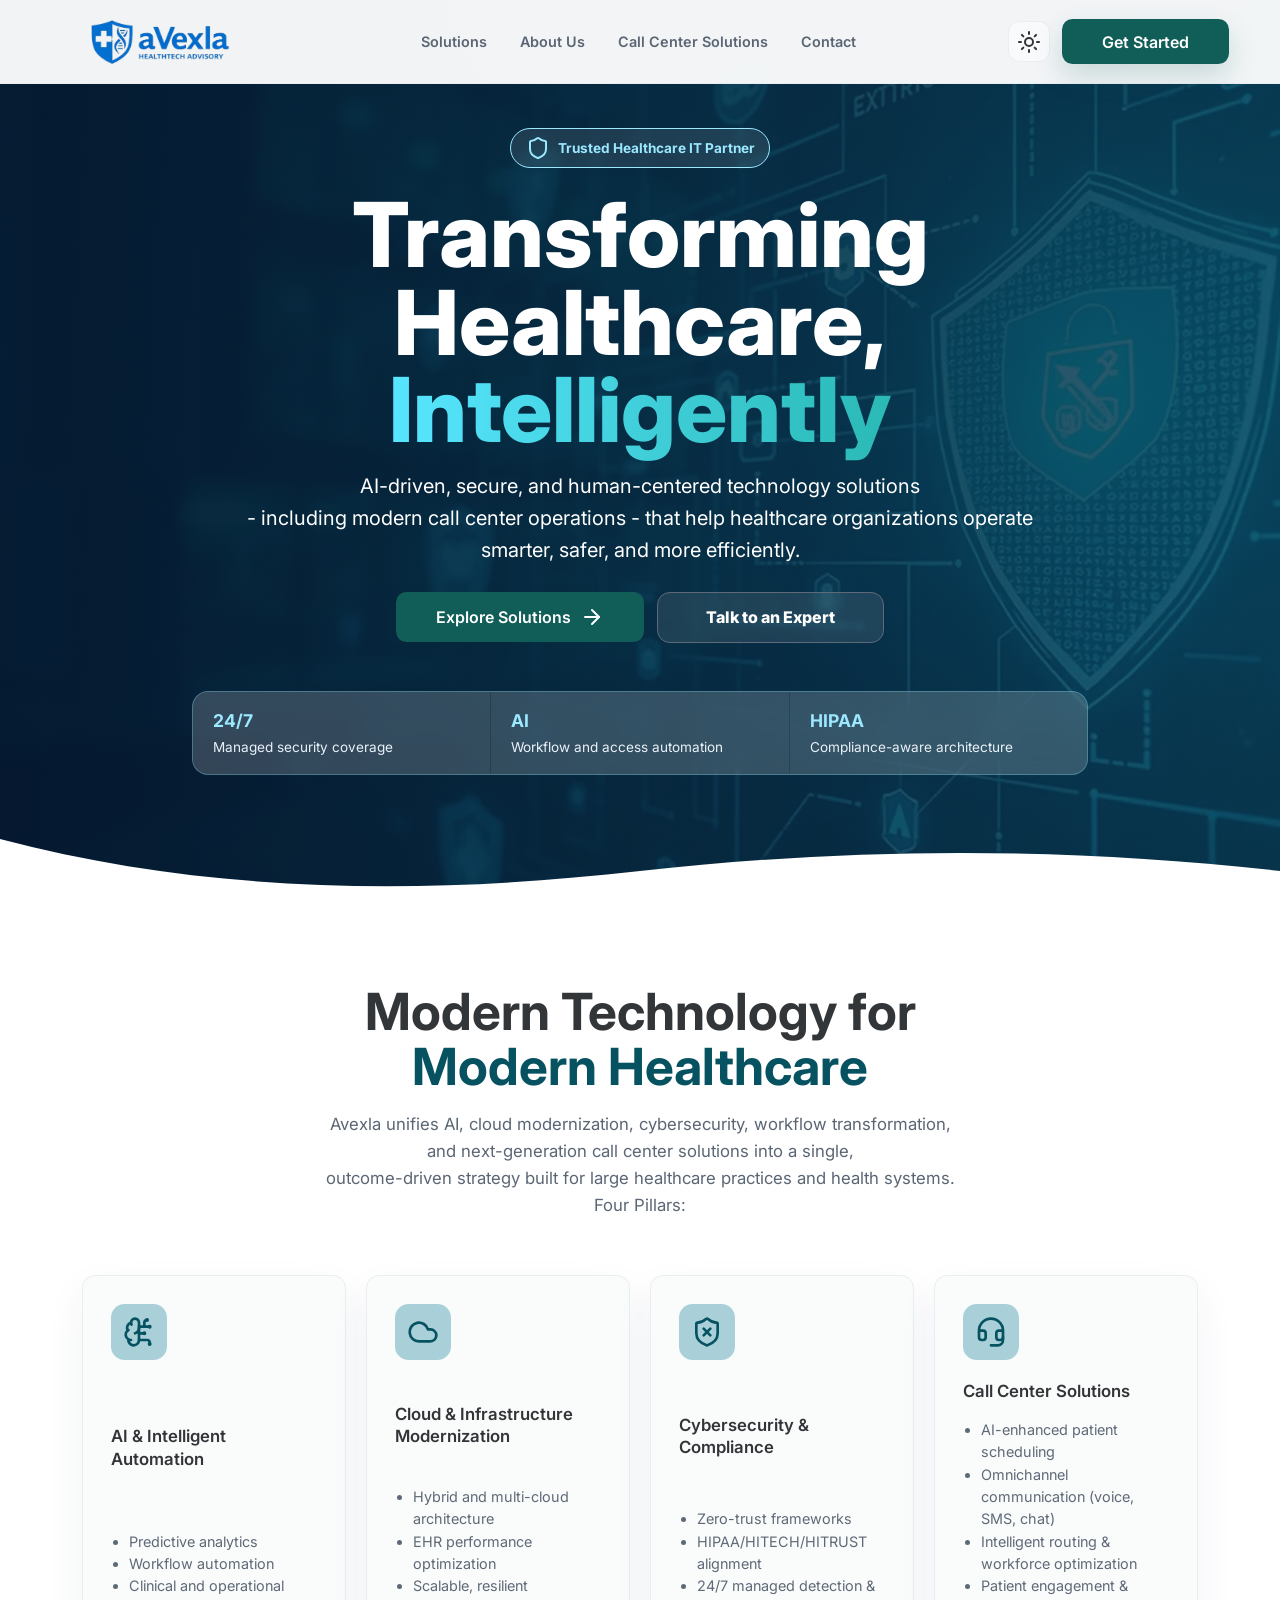
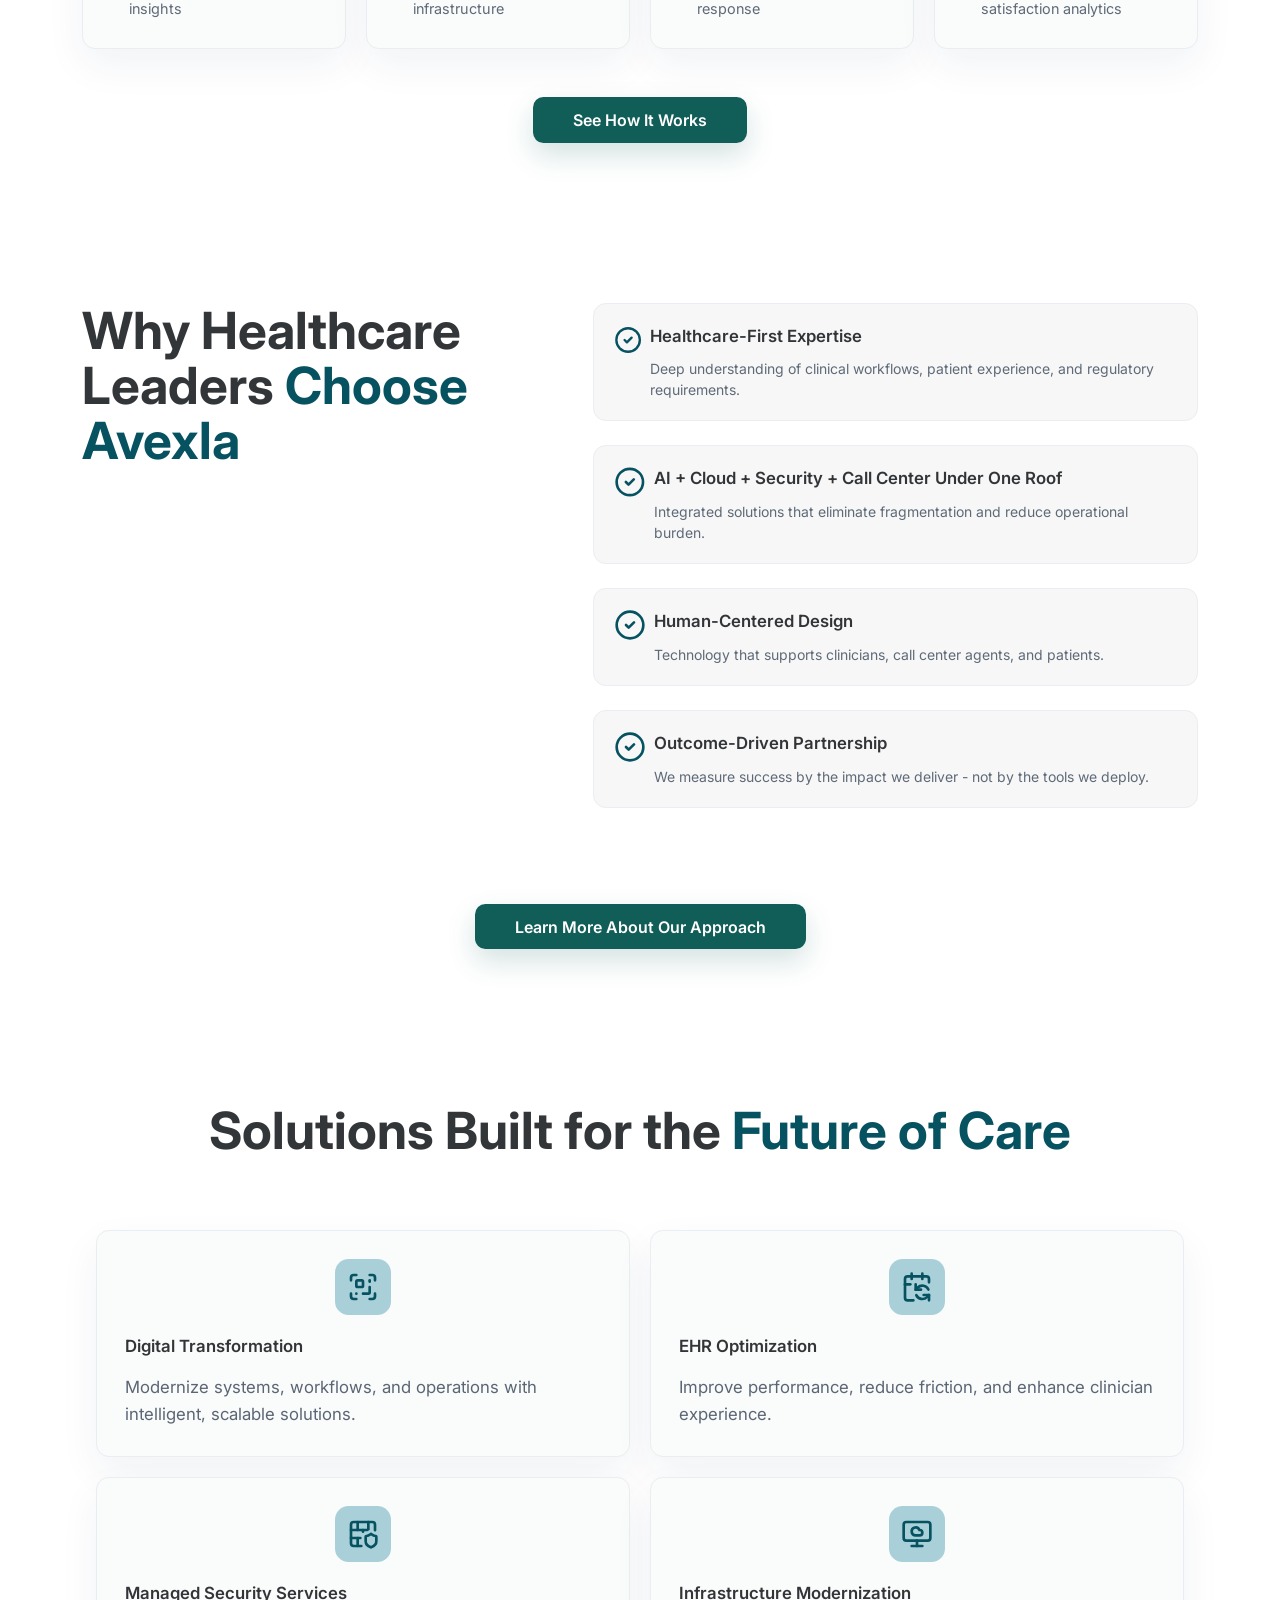
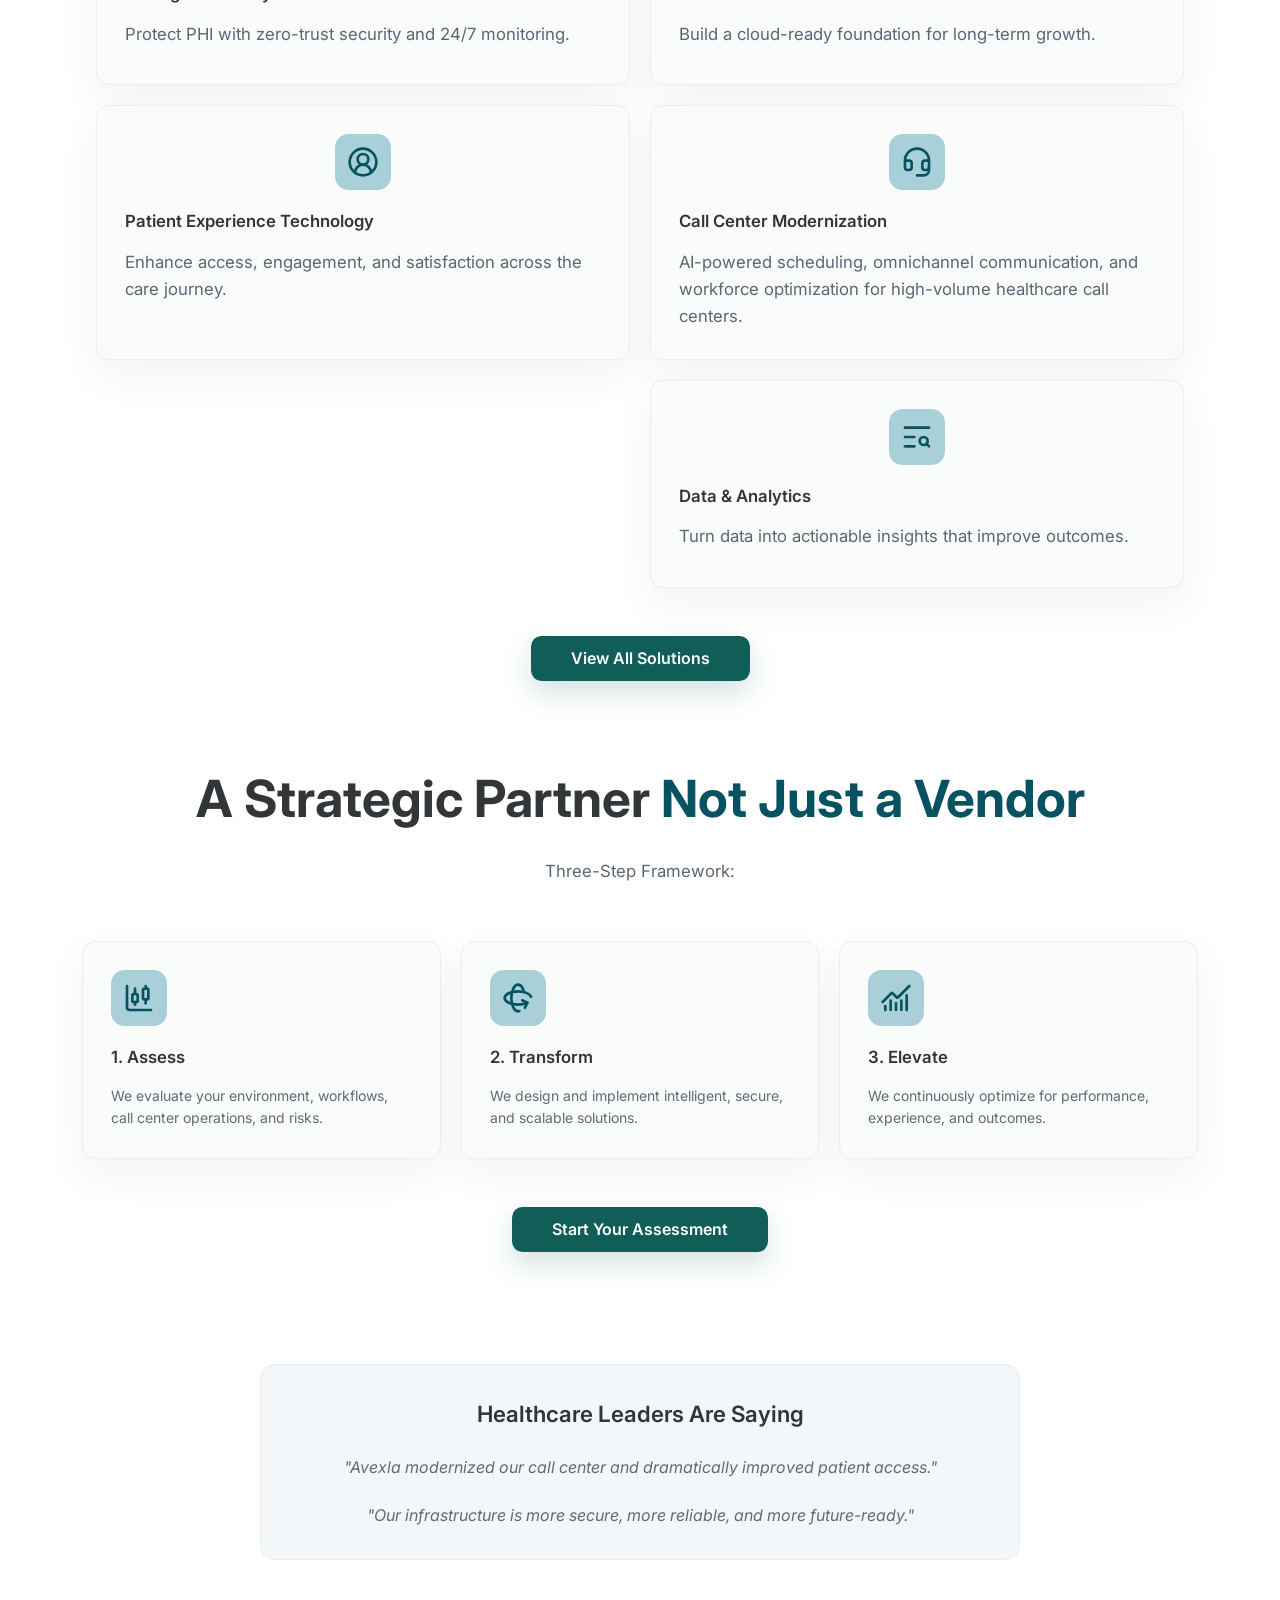
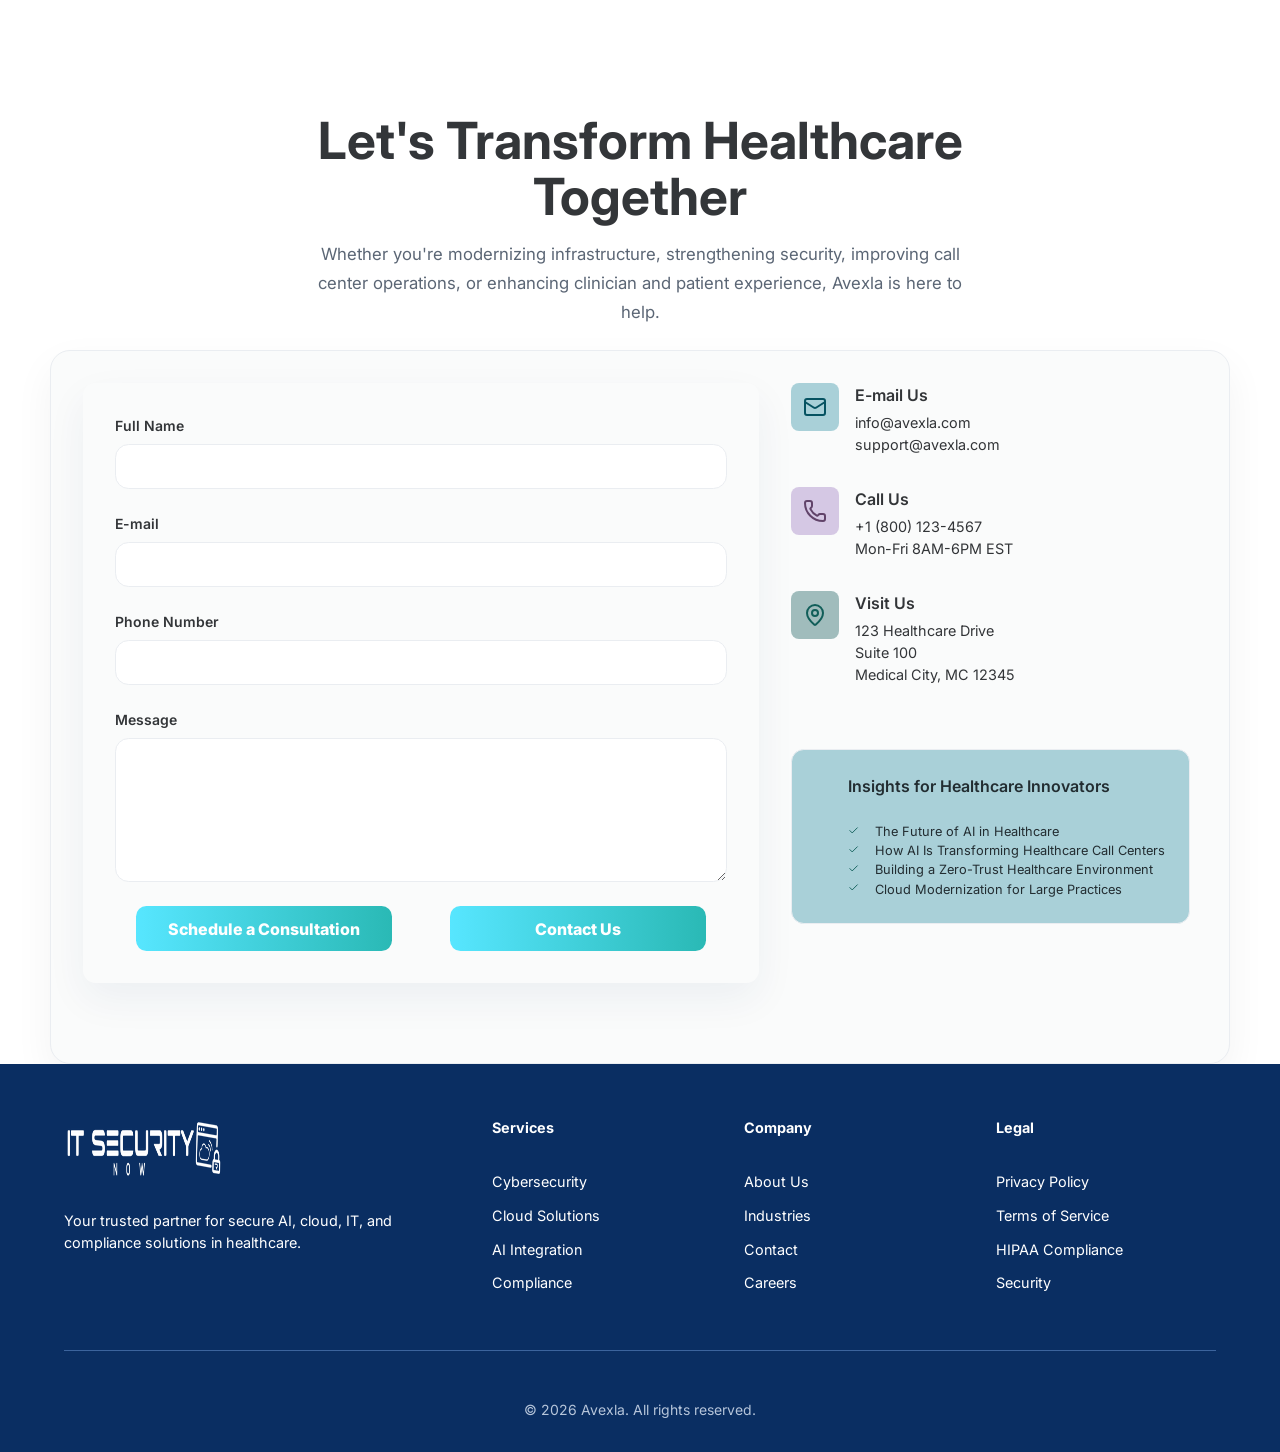
==== index.html @ 27e130f6 "Inline critical CSS and defer full stylesheet Removes render-blocking style.css from the critical pa" ====
<!DOCTYPE html>
<html lang="en">

<head>
    <meta charset="UTF-8">
    <meta name="viewport" content="width=device-width, initial-scale=1.0">
    <link rel="icon" href="/favicon.svg">
    <link rel="mask-icon" href="/favicon.svg" color="#0a2e62">
    <title>Avexla — Healthcare Technology, AI, Security & Call Center Solutions</title>
    <meta name="description" content="Avexla delivers AI-driven, secure, and human-centered healthcare technology — cloud modernization, cybersecurity, and modern call center solutions for health systems and large practices.">
    <link rel="canonical" href="https://www.avexla.com/">
    <meta name="theme-color" content="#0a2e62">
    <meta property="og:title" content="Avexla — Transforming Healthcare, Intelligently">
    <meta property="og:description" content="AI-driven, secure, and human-centered technology solutions for healthcare organizations.">
    <meta property="og:type" content="website">
    <meta property="og:url" content="https://www.avexla.com/">
    <link rel="preconnect" href="https://fonts.googleapis.com">
    <link rel="preconnect" href="https://fonts.gstatic.com" crossorigin>
    <link rel="preload" as="image" href="./assets/hero-bg.webp">
    <link rel="preload" as="style"
        href="https://fonts.googleapis.com/css2?family=Inter:wght@400;500;600;700;800&display=swap">
    <link rel="stylesheet"
        href="https://fonts.googleapis.com/css2?family=Inter:wght@400;500;600;700;800&display=swap" media="print"
        onload="this.media='all'">
    <noscript>
        <link rel="stylesheet"
            href="https://fonts.googleapis.com/css2?family=Inter:wght@400;500;600;700;800&display=swap">
    </noscript>
    <style>*{margin:0;padding:0;box-sizing:border-box;font-family:'Inter',sans-serif}
:root{--menu-links:#5b6675;--bg-color:#fff;--header-bg-color:#fffffff2;--credential-bg:#eeeeee1a;--button:#115e59;--button-gradient:linear-gradient(to right,#57e6ff,#2ab9b5);--button-hover:#0D8B5E;--border:#eaedf1;--main-text:#5f6a78;--white-text:#fff;--title-text:#000407cc;--light-blue:#9be8ff;--form-background:#f9fafb;--transparent:transparent}
[data-theme=dark]{--menu-links:#9aa7b8;--bg-color:#0A1628;--header-bg-color:#0b1220f2;--border:#334155;--main-text:#94a3b8;--title-text:#fff;--form-background:#081325}
html{scroll-behavior:smooth}
body{margin:0;font-size:14px;line-height:1.5;background-color:var(--bg-color);color:var(--title-text)}
img,svg{max-width:100%}
a{text-decoration:none;color:var(--menu-links)}
h1{font-size:5rem;font-weight:800}
h2{font-size:3rem;font-weight:700}
header{position:fixed;top:0;left:0;width:100%;z-index:1000;display:flex;justify-content:space-between;align-items:center;gap:clamp(.75rem,2vw,1.5rem);min-height:4.75rem;padding:.85rem clamp(1rem,4vw,4.5rem);background-color:var(--header-bg-color);border-bottom:1px solid var(--border);backdrop-filter:blur(1rem)}
#logo{display:flex;align-items:center;flex:0 1 auto;min-width:0}
#logo img{display:block;width:clamp(10.5rem,17vw,14.5rem);height:auto;max-height:3.5rem;object-fit:contain}
nav{min-width:0}
nav ul{display:flex;align-items:center;gap:.25rem;flex-wrap:wrap}
nav ul li{list-style:none;font-size:.9rem;padding:0}
nav ul li a{display:inline-flex;align-items:center;min-height:2.5rem;padding:0 .9rem;border-radius:.6rem;font-weight:600}
#nav-buttons{display:flex;align-items:center;gap:.75rem;flex:0 0 auto}
.theme-toggle,.menu-toggle{width:2.6rem;height:2.6rem;display:inline-flex;align-items:center;justify-content:center;border:1px solid var(--border);border-radius:.7rem;background-color:var(--form-background)}
.menu-toggle{display:none;font-size:2rem;color:var(--title-text)}
.icon-moon{display:none}
[data-theme=dark] .icon-sun{display:none}
[data-theme=dark] .icon-moon{display:block}
.primary-button{display:inline-flex;align-items:center;justify-content:center;width:fit-content;min-height:2.75rem;padding:.8rem 1.1rem;border:0;border-radius:.65rem;font-size:1rem;font-weight:600;background-color:var(--button);color:var(--white-text)}
.mobile-nav{position:fixed;top:0;right:-100%;width:min(22rem,88vw);height:100vh;z-index:2000;display:flex;flex-direction:column;padding:1.5rem;background-color:var(--bg-color);transition:.4s ease}
.mobile-nav.active{right:0}
#banner{position:relative;min-height:92vh;display:flex;flex-direction:column;justify-content:center;align-items:center;text-align:center;overflow:hidden;padding:8rem clamp(1.25rem,6vw,6rem) 7.5rem;background-color:#071a30;background-image:image-set(url("./assets/hero-bg.webp") type("image/webp"),url("./assets/hero-bg.jpg") type("image/jpeg"));background-size:cover;background-position:center}
#banner::after{content:'';position:absolute;inset:0;z-index:1;background:linear-gradient(90deg,rgba(5,25,49,.92),rgba(8,61,85,.76)),linear-gradient(180deg,rgba(4,12,24,.3),rgba(4,12,24,.06))}
.banner-content{position:relative;z-index:3;margin-top:2rem}
.credential{position:relative;z-index:3;margin:0 auto;display:flex;align-items:center;gap:.5rem;padding:.45rem .9rem;border:.01rem solid var(--light-blue);border-radius:1.5rem;background-color:var(--credential-bg);backdrop-filter:blur(.2rem);color:var(--light-blue);font-size:.85rem;font-weight:700}
#main-title{max-width:58rem;margin-top:1.4rem;color:var(--white-text);font-weight:800;font-size:clamp(2.75rem,7vw,5.85rem);line-height:.98}
#main-title span{background:var(--button-gradient);-webkit-background-clip:text;background-clip:text;color:var(--transparent)}
#banner-content-text{max-width:50rem;margin:1rem auto 0;color:var(--white-text);font-weight:400;line-height:1.6;font-size:clamp(1rem,2vw,1.25rem)}
.banner-buttons{position:relative;z-index:3;display:flex;flex-wrap:wrap;justify-content:center;gap:.85rem;margin:1.6rem 0 2rem}
#schedule-button{display:flex;align-items:center;justify-content:center;gap:.55rem;min-height:2.75rem;padding:.8rem 2.5rem;border:0;border-radius:.65rem;font-size:1rem;font-weight:600;background-color:var(--button);color:var(--white-text)}
.secondary-button{padding:.9rem 3rem;border:.01rem solid var(--main-text);border-radius:.8rem;background-color:var(--credential-bg);backdrop-filter:blur(.2rem);color:var(--white-text);font-size:1rem;font-weight:800}
.hero-metrics{position:relative;z-index:3;width:min(56rem,100%);display:grid;grid-template-columns:repeat(3,1fr);gap:1px;margin-top:1rem;overflow:hidden;border:1px solid rgba(155,232,255,.35);border-radius:1rem;background:rgba(255,255,255,.12);color:var(--white-text);backdrop-filter:blur(14px)}
.hero-metrics div{padding:1rem 1.25rem;background:rgba(255,255,255,.07);text-align:left}
.hero-metrics strong,.hero-metrics span{display:block}
.hero-metrics strong{color:var(--light-blue);font-size:1.1rem}
.hero-metrics span{margin-top:.2rem;font-size:.85rem;color:#eaf1f8}
.banner-wave{position:absolute;bottom:0;left:0;width:100%;height:120px;z-index:2}
main{overflow:hidden;margin:0}
.text-container,.form-title,#focus,.solutions-tab-title,.callcenter-tab-title,.our-story{width:min(72rem,calc(100% - 2rem));margin:0 auto;padding:clamp(4rem,7vw,6rem) 0 1.5rem;text-align:center}
.text-container h2,#focus h2,.form-title h2,.form-title h1,.our-story h1,.solutions-tab-title h2,.callcenter-tab-title h2,.about-us-tab h2{font-size:clamp(2rem,4vw,3.4rem);line-height:1.1;color:var(--title-text)}
.text-container p,#focus p,.form-title p{max-width:50rem;margin:1rem auto 0;color:var(--menu-links)}
.contact-page main{padding-top:5.8rem}
.about-us-tab{margin-top:5rem}
@media (max-width:1024px){nav{display:none}.menu-toggle{display:inline-flex}#nav-buttons>.primary-button{display:none}header{padding:.75rem 1.25rem}}
@media (max-width:640px){#banner{min-height:auto;padding:5rem 1rem 4.5rem}.credential{margin:3.25rem auto 0}#main-title{font-size:clamp(2.25rem,12vw,3.15rem)}.banner-buttons{width:100%;flex-direction:column;align-items:stretch}.hero-metrics{grid-template-columns:1fr}.hero-metrics div{text-align:center}#logo img{width:clamp(8.75rem,46vw,11.25rem);max-height:3rem}.theme-toggle,.menu-toggle{width:2.45rem;height:2.45rem}#nav-buttons{gap:.45rem}#schedule-button,.banner-buttons>.secondary-button{width:min(100%,22rem);justify-content:center}}</style>
    <link rel="stylesheet" href="style.css" media="print" onload="this.media='all'">
    <noscript><link rel="stylesheet" href="style.css"></noscript>
</head>

<body data-theme="light">
    <header>
        <div id="logo">
            <a href="./index.html"><img src="./assets/avexla-logo.webp" width="386" height="145"
                    alt="Avexla" fetchpriority="high" decoding="async"></a>
        </div>

        <nav>
            <ul>
                <li><a href="./solutions.html">Solutions</a></li>
                <li><a href="./about.html">About Us</a></li>
                <li><a href="./callcenter.html">Call Center Solutions</a></li>
                <li><a href="./contact.html">Contact</a></li>
            </ul>
        </nav>
        <div id="mobile-menu" class="mobile-nav">
            <button class="close-menu" id="close-menu" type="button" aria-label="Close menu">&times;</button>
            <ul>
                <li><a href="./solutions.html">Solutions</a></li>
                <li><a href="./about.html">About Us</a></li>
                <li><a href="./callcenter.html">Call Center Solutions</a></li>
                <li><a href="./contact.html">Contact</a></li>
            </ul>
        </div>
        <div id="nav-buttons">
            <button class="theme-toggle" type="button" aria-label="Toggle color theme">
                <!-- sun icon -->
                <svg class="icon-sun" xmlns="http://www.w3.org/2000/svg" width="24" height="24" viewBox="0 0 24 24"
                    fill="none" stroke="currentColor" stroke-width="2" stroke-linecap="round" stroke-linejoin="round"
                    class="lucide lucide-sun-icon lucide-sun">
                    <circle cx="12" cy="12" r="4" />
                    <path d="M12 2v2" />
                    <path d="M12 20v2" />
                    <path d="m4.93 4.93 1.41 1.41" />
                    <path d="m17.66 17.66 1.41 1.41" />
                    <path d="M2 12h2" />
                    <path d="M20 12h2" />
                    <path d="m6.34 17.66-1.41 1.41" />
                    <path d="m19.07 4.93-1.41 1.41" />
                </svg>
                <!-- moon icon -->
                <svg class="icon-moon" xmlns="http://www.w3.org/2000/svg" width="24" height="24" viewBox="0 0 24 24"
                    fill="none" stroke="currentColor" stroke-width="2" stroke-linecap="round" stroke-linejoin="round"
                    class="lucide lucide-moon-icon lucide-moon">
                    <path
                        d="M20.985 12.486a9 9 0 1 1-9.473-9.472c.405-.022.617.46.402.803a6 6 0 0 0 8.268 8.268c.344-.215.825-.004.803.401" />
                </svg>
            </button>
            <button class="menu-toggle" type="button" aria-label="Open menu">☰</button>
            <button class="primary-button" type="button">
                Get Started
            </button>
        </div>
    </header>
    <section id="banner">
        <p class="banner-content credential"> <svg xmlns="http://www.w3.org/2000/svg" width="24px" height="24px"
                viewBox="0 0 24 24" fill="none" stroke="currentColor" stroke-width="2" stroke-linecap="round"
                stroke-linejoin="round" class="lucide lucide-shield-icon lucide-shield">
                <path
                    d="M20 13c0 5-3.5 7.5-7.66 8.95a1 1 0 0 1-.67-.01C7.5 20.5 4 18 4 13V6a1 1 0 0 1 1-1c2 0 4.5-1.2 6.24-2.72a1.17 1.17 0 0 1 1.52 0C14.51 3.81 17 5 19 5a1 1 0 0 1 1 1z" />
            </svg>Trusted Healthcare IT Partner</p>
        <h1 class="banner-content" id="main-title">Transforming Healthcare,<br>
            <span>Intelligently </span>
        </h1>
        <p class="banner-content" id="banner-content-text">AI-driven, secure, and human-centered technology solutions
            <br>- including modern
            call center operations -
            that help healthcare organizations operate smarter, safer, and more efficiently.</p>
        <div class="banner-buttons">
            <button class="banner-content" id="schedule-button">Explore Solutions <svg
                    xmlns="http://www.w3.org/2000/svg" width="24" height="24" viewBox="0 0 24 24" fill="none"
                    stroke="currentColor" stroke-width="2" stroke-linecap="round" stroke-linejoin="round"
                    class="lucide lucide-arrow-right-icon lucide-arrow-right">
                    <path d="M5 12h14" />
                    <path d="m12 5 7 7-7 7" />
                </svg></button>
            <button class="banner-content secondary-button">Talk to an Expert</button>
        </div>
        <div class="hero-metrics" aria-label="Avexla service highlights">
            <div>
                <strong>24/7</strong>
                <span>Managed security coverage</span>
            </div>
            <div>
                <strong>AI</strong>
                <span>Workflow and access automation</span>
            </div>
            <div>
                <strong>HIPAA</strong>
                <span>Compliance-aware architecture</span>
            </div>
        </div>
        <!-- WAVE -->
        <svg class="banner-wave" viewBox="0 0 1440 120" preserveAspectRatio="none">
            <path d="M0,64 C240,120 480,120 720,96 960,72 1200,72 1440,96 L1440,120 L0,120 Z" fill="#ffffff" />
        </svg>
    </section>
    <main>
        <section class="text-container" id="about">
            <h2>Modern Technology for<br><span>Modern Healthcare</span></h2>
            <p>Avexla unifies AI, cloud modernization, cybersecurity, workflow transformation, <br>and next-generation
                call
                center solutions into a single, <br>outcome-driven strategy built for large healthcare practices and
                health systems.<br>
                Four Pillars:</p>
        </section>
        <section class="cards-container">
            <div class="card">
                <div class="icon-container">
                    <svg class="blue-icon" xmlns="http://www.w3.org/2000/svg" width="24" height="24" viewBox="0 0 24 24"
                        fill="none" stroke="currentColor" stroke-width="2" stroke-linecap="round"
                        stroke-linejoin="round" class="lucide lucide-brain-circuit-icon lucide-brain-circuit">
                        <path
                            d="M12 5a3 3 0 1 0-5.997.125 4 4 0 0 0-2.526 5.77 4 4 0 0 0 .556 6.588A4 4 0 1 0 12 18Z" />
                        <path d="M9 13a4.5 4.5 0 0 0 3-4" />
                        <path d="M6.003 5.125A3 3 0 0 0 6.401 6.5" />
                        <path d="M3.477 10.896a4 4 0 0 1 .585-.396" />
                        <path d="M6 18a4 4 0 0 1-1.967-.516" />
                        <path d="M12 13h4" />
                        <path d="M12 18h6a2 2 0 0 1 2 2v1" />
                        <path d="M12 8h8" />
                        <path d="M16 8V5a2 2 0 0 1 2-2" />
                        <circle cx="16" cy="13" r=".5" />
                        <circle cx="18" cy="3" r=".5" />
                        <circle cx="20" cy="21" r=".5" />
                        <circle cx="20" cy="8" r=".5" />
                    </svg>
                </div>
                <h3>AI & Intelligent <br>Automation</h3>
                <ul>
                    <li>Predictive analytics</li>
                    <li>Workflow automation</li>
                    <li>Clinical and operational insights</li>
                </ul>
            </div>
            <div class="card">
                <div class="icon-container">
                    <svg class="blue-icon" xmlns="http://www.w3.org/2000/svg" width="24" height="24" viewBox="0 0 24 24"
                        fill="none" stroke="currentColor" stroke-width="2" stroke-linecap="round"
                        stroke-linejoin="round" class="lucide lucide-cloud-icon lucide-cloud">
                        <path d="M17.5 19H9a7 7 0 1 1 6.71-9h1.79a4.5 4.5 0 1 1 0 9Z" />
                    </svg>
                </div>
                <h3>Cloud & Infrastructure Modernization</h3>
                <ul>
                    <li>Hybrid and multi-cloud architecture</li>
                    <li>EHR performance optimization</li>
                    <li>Scalable, resilient infrastructure</li>
                </ul>
            </div>
            <div class="card">
                <div class="icon-container">
                    <svg class="blue-icon" xmlns="http://www.w3.org/2000/svg" width="24" height="24" viewBox="0 0 24 24"
                        fill="none" stroke="currentColor" stroke-width="2" stroke-linecap="round"
                        stroke-linejoin="round" class="lucide lucide-shield-x-icon lucide-shield-x">
                        <path
                            d="M20 13c0 5-3.5 7.5-7.66 8.95a1 1 0 0 1-.67-.01C7.5 20.5 4 18 4 13V6a1 1 0 0 1 1-1c2 0 4.5-1.2 6.24-2.72a1.17 1.17 0 0 1 1.52 0C14.51 3.81 17 5 19 5a1 1 0 0 1 1 1z" />
                        <path d="m14.5 9.5-5 5" />
                        <path d="m9.5 9.5 5 5" />
                    </svg>
                </div>
                <h3>Cybersecurity & Compliance</h3>
                <ul>
                    <li>Zero-trust frameworks</li>
                    <li>HIPAA/HITECH/HITRUST alignment</li>
                    <li>24/7 managed detection & response</li>
                </ul>
            </div>
            <div class="card">
                <div class="icon-container">
                    <svg class="blue-icon" xmlns="http://www.w3.org/2000/svg" width="24" height="24" viewBox="0 0 24 24"
                        fill="none" stroke="currentColor" stroke-width="2" stroke-linecap="round"
                        stroke-linejoin="round" class="lucide lucide-headset-icon lucide-headset">
                        <path
                            d="M3 11h3a2 2 0 0 1 2 2v3a2 2 0 0 1-2 2H5a2 2 0 0 1-2-2v-5Zm0 0a9 9 0 1 1 18 0m0 0v5a2 2 0 0 1-2 2h-1a2 2 0 0 1-2-2v-3a2 2 0 0 1 2-2h3Z" />
                        <path d="M21 16v2a4 4 0 0 1-4 4h-5" />
                    </svg>
                </div>
                <h3>Call Center Solutions</h3>
                <ul>
                    <li>AI-enhanced patient scheduling</li>
                    <li>Omnichannel communication (voice, SMS, chat)</li>
                    <li>Intelligent routing & workforce optimization</li>
                    <li>Patient engagement & satisfaction analytics</li>
                </ul>
            </div>
        </section>
        <div class="section-action">
            <button class="primary-button" type="button">See How It Works</button>
        </div>
        <section class="reasons-why">
            <div id="why">
                <h2>Why Healthcare Leaders <span>Choose Avexla</span></h2>
            </div>
            <div id="reasons">
                <ul>
                    <li class="list">
                        <svg class="reasons-icon" xmlns="http://www.w3.org/2000/svg" width="24" height="24"
                            viewBox="0 0 24 24" fill="none" stroke="currentColor" stroke-width="2"
                            stroke-linecap="round" stroke-linejoin="round"
                            class="lucide lucide-circle-check-icon lucide-circle-check">
                            <circle cx="12" cy="12" r="10" />
                            <path d="m9 12 2 2 4-4" />
                        </svg>
                            <div>
                                <h3>Healthcare-First Expertise</h3>
                            <p>Deep understanding of clinical workflows, patient experience, and regulatory
                                requirements.</p>
                        </div>
                    </li>
                    <li class="list">
                        <svg class="reasons-icon" xmlns="http://www.w3.org/2000/svg" width="24" height="24"
                            viewBox="0 0 24 24" fill="none" stroke="currentColor" stroke-width="2"
                            stroke-linecap="round" stroke-linejoin="round"
                            class="lucide lucide-circle-check-icon lucide-circle-check">
                            <circle cx="12" cy="12" r="10" />
                            <path d="m9 12 2 2 4-4" />
                        </svg>
                            <div>
                                <h3>AI + Cloud + Security + Call Center Under One Roof</h3>
                            <p>Integrated solutions that eliminate fragmentation and reduce operational burden.</p>
                        </div>
                    </li>
                    <li class="list">
                        <svg class="reasons-icon" xmlns="http://www.w3.org/2000/svg" width="24" height="24"
                            viewBox="0 0 24 24" fill="none" stroke="currentColor" stroke-width="2"
                            stroke-linecap="round" stroke-linejoin="round"
                            class="lucide lucide-circle-check-icon lucide-circle-check">
                            <circle cx="12" cy="12" r="10" />
                            <path d="m9 12 2 2 4-4" />
                        </svg>
                            <div>
                                <h3>Human-Centered Design</h3>
                            <p>Technology that supports clinicians, call center agents, and patients.</p>
                        </div>
                    </li>
                    <li class="list">
                        <svg class="reasons-icon" xmlns="http://www.w3.org/2000/svg" width="24" height="24"
                            viewBox="0 0 24 24" fill="none" stroke="currentColor" stroke-width="2"
                            stroke-linecap="round" stroke-linejoin="round"
                            class="lucide lucide-circle-check-icon lucide-circle-check">
                            <circle cx="12" cy="12" r="10" />
                            <path d="m9 12 2 2 4-4" />
                        </svg>
                            <div>
                                <h3>Outcome-Driven Partnership</h3>
                            <p>We measure success by the impact we deliver - not by the tools we deploy.</p>
                        </div>
                    </li>
                </ul>
            </div>
        </section>
        <div class="section-action">
            <button class="primary-button" type="button">Learn More About Our Approach</button>
        </div>
        <section id="solutions">
            <div class="text-container">
                <h2>Solutions Built for the <span>Future of Care</span></h2>
                <!-- <p>Vendor-agnostic services tailored to maximize your healthcare organization's IT capabilities</p> -->
            </div>
            <div class="cards2-container">
                <div class="card2">
                    <div class="icon-container-start-alignment">
                        <svg class="blue-icon" xmlns="http://www.w3.org/2000/svg" width="24" height="24"
                            viewBox="0 0 24 24" fill="none" stroke="currentColor" stroke-width="2"
                            stroke-linecap="round" stroke-linejoin="round"
                            class="lucide lucide-scan-qr-code-icon lucide-scan-qr-code">
                            <path d="M17 12v4a1 1 0 0 1-1 1h-4" />
                            <path d="M17 3h2a2 2 0 0 1 2 2v2" />
                            <path d="M17 8V7" />
                            <path d="M21 17v2a2 2 0 0 1-2 2h-2" />
                            <path d="M3 7V5a2 2 0 0 1 2-2h2" />
                            <path d="M7 17h.01" />
                            <path d="M7 21H5a2 2 0 0 1-2-2v-2" />
                            <rect x="7" y="7" width="5" height="5" rx="1" />
                        </svg>
                    </div>
                    <h3>Digital Transformation</h3>
                    <p>Modernize systems, workflows, and operations with intelligent, scalable solutions.</p>
                </div>
                <div class="card2">
                    <div class="icon-container-start-alignment">
                        <svg class="blue-icon" xmlns="http://www.w3.org/2000/svg" width="24" height="24"
                            viewBox="0 0 24 24" fill="none" stroke="currentColor" stroke-width="2"
                            stroke-linecap="round" stroke-linejoin="round"
                            class="lucide lucide-calendar-sync-icon lucide-calendar-sync">
                            <path d="M11 10v4h4" />
                            <path d="m11 14 1.535-1.605a5 5 0 0 1 8 1.5" />
                            <path d="M16 2v4" />
                            <path d="m21 18-1.535 1.605a5 5 0 0 1-8-1.5" />
                            <path d="M21 22v-4h-4" />
                            <path d="M21 8.5V6a2 2 0 0 0-2-2H5a2 2 0 0 0-2 2v14a2 2 0 0 0 2 2h4.3" />
                            <path d="M3 10h4" />
                            <path d="M8 2v4" />
                        </svg>
                    </div>
                    <h3>EHR Optimization</h3>
                    <p>Improve performance, reduce friction, and enhance clinician experience.</p>
                </div>
                <div class="card2">
                    <div class="icon-container-start-alignment">
                        <svg class="blue-icon" xmlns="http://www.w3.org/2000/svg" width="24" height="24"
                            viewBox="0 0 24 24" fill="none" stroke="currentColor" stroke-width="2"
                            stroke-linecap="round" stroke-linejoin="round"
                            class="lucide lucide-brick-wall-shield-icon lucide-brick-wall-shield">
                            <path d="M12 9v1.258" />
                            <path d="M16 3v5.46" />
                            <path d="M21 9.118V5a2 2 0 0 0-2-2H5a2 2 0 0 0-2 2v14a2 2 0 0 0 2 2h5.75" />
                            <path
                                d="M22 17.5c0 2.499-1.75 3.749-3.83 4.474a.5.5 0 0 1-.335-.005c-2.085-.72-3.835-1.97-3.835-4.47V14a.5.5 0 0 1 .5-.499c1 0 2.25-.6 3.12-1.36a.6.6 0 0 1 .76-.001c.875.765 2.12 1.36 3.12 1.36a.5.5 0 0 1 .5.5z" />
                            <path d="M3 15h7" />
                            <path d="M3 9h12.142" />
                            <path d="M8 15v6" />
                            <path d="M8 3v6" />
                        </svg>
                    </div>
                    <h3>Managed Security Services</h3>
                    <p>Protect PHI with zero-trust security and 24/7 monitoring.</p>
                </div>
                <div class="card2">
                    <div class="icon-container-start-alignment">
                        <svg class="blue-icon" xmlns="http://www.w3.org/2000/svg" width="24" height="24"
                            viewBox="0 0 24 24" fill="none" stroke="currentColor" stroke-width="2"
                            stroke-linecap="round" stroke-linejoin="round"
                            class="lucide lucide-monitor-cloud-icon lucide-monitor-cloud">
                            <path d="M11 13a3 3 0 1 1 2.83-4H14a2 2 0 0 1 0 4z" />
                            <path d="M12 17v4" />
                            <path d="M8 21h8" />
                            <rect x="2" y="3" width="20" height="14" rx="2" />
                        </svg>
                    </div>
                    <h3>Infrastructure Modernization</h3>
                    <p>Build a cloud-ready foundation for long-term growth.</p>
                </div>
                <div class="card2">
                    <div class="icon-container-start-alignment">
                        <svg class="blue-icon" xmlns="http://www.w3.org/2000/svg" width="24" height="24"
                            viewBox="0 0 24 24" fill="none" stroke="currentColor" stroke-width="2"
                            stroke-linecap="round" stroke-linejoin="round"
                            class="lucide lucide-circle-user-round-icon lucide-circle-user-round">
                            <path d="M18 20a6 6 0 0 0-12 0" />
                            <circle cx="12" cy="10" r="4" />
                            <circle cx="12" cy="12" r="10" />
                        </svg>
                    </div>
                    <h3>Patient Experience Technology</h3>
                    <p>Enhance access, engagement, and satisfaction across the care journey.</p>
                </div>
                <div class="card2">
                    <div class="icon-container-start-alignment">
                        <svg class="blue-icon" xmlns="http://www.w3.org/2000/svg" width="24" height="24"
                            viewBox="0 0 24 24" fill="none" stroke="currentColor" stroke-width="2"
                            stroke-linecap="round" stroke-linejoin="round"
                            class="lucide lucide-headset-icon lucide-headset">
                            <path
                                d="M3 11h3a2 2 0 0 1 2 2v3a2 2 0 0 1-2 2H5a2 2 0 0 1-2-2v-5Zm0 0a9 9 0 1 1 18 0m0 0v5a2 2 0 0 1-2 2h-1a2 2 0 0 1-2-2v-3a2 2 0 0 1 2-2h3Z" />
                            <path d="M21 16v2a4 4 0 0 1-4 4h-5" />
                        </svg>
                    </div>
                    <h3>Call Center Modernization</h3>
                    <p>AI-powered scheduling, omnichannel communication, and workforce optimization for high-volume
                        healthcare call centers.</p>
                </div>
                <div class="card2">
                    <div class="icon-container-start-alignment">
                        <svg class="blue-icon" xmlns="http://www.w3.org/2000/svg" width="24" height="24"
                            viewBox="0 0 24 24" fill="none" stroke="currentColor" stroke-width="2"
                            stroke-linecap="round" stroke-linejoin="round"
                            class="lucide lucide-text-search-icon lucide-text-search">
                            <path d="M21 5H3" />
                            <path d="M10 12H3" />
                            <path d="M10 19H3" />
                            <circle cx="17" cy="15" r="3" />
                            <path d="m21 19-1.9-1.9" />
                        </svg>
                    </div>
                    <h3>Data & Analytics</h3>
                    <p>Turn data into actionable insights that improve outcomes.</p>
                </div>
            </div>
            <button class="primary-button" type="button">View All Solutions</button>
        </section>
        <section class="text-container" id="focus">
            <h2>A Strategic Partner <span>Not Just a Vendor</span></h2>
            <p>Three-Step Framework:</p>
        </section>
        <section class="cards3-container">
            <div class="card">
                <div class="blue-icon-container">
                    <svg class="blue-icon" xmlns="http://www.w3.org/2000/svg" width="24" height="24" viewBox="0 0 24 24"
                        fill="none" stroke="currentColor" stroke-width="2" stroke-linecap="round"
                        stroke-linejoin="round" class="lucide lucide-chart-candlestick-icon lucide-chart-candlestick">
                        <path d="M9 5v4" />
                        <rect width="4" height="6" x="7" y="9" rx="1" />
                        <path d="M9 15v2" />
                        <path d="M17 3v2" />
                        <rect width="4" height="8" x="15" y="5" rx="1" />
                        <path d="M17 13v3" />
                        <path d="M3 3v16a2 2 0 0 0 2 2h16" />
                    </svg>
                </div>
                <h3>1. Assess</h3>
                <p>We evaluate your environment, workflows, call center operations, and risks.</p>
            </div>
            <div class="card">
                <div class="blue-icon-container">
                    <svg class="blue-icon" xmlns="http://www.w3.org/2000/svg" width="24" height="24" viewBox="0 0 24 24"
                        fill="none" stroke="currentColor" stroke-width="2" stroke-linecap="round"
                        stroke-linejoin="round" class="lucide lucide-rotate3d-icon lucide-rotate-3d">
                        <path
                            d="M16.466 7.5C15.643 4.237 13.952 2 12 2 9.239 2 7 6.477 7 12s2.239 10 5 10c.342 0 .677-.069 1-.2" />
                        <path d="m15.194 13.707 3.814 1.86-1.86 3.814" />
                        <path
                            d="M19 15.57c-1.804.885-4.274 1.43-7 1.43-5.523 0-10-2.239-10-5s4.477-5 10-5c4.838 0 8.873 1.718 9.8 4" />
                    </svg>
                </div>
                <h3>2. Transform</h3>
                <p>We design and implement intelligent, secure, and scalable solutions.</p>
            </div>
            <div class="card">
                <div class="blue-icon-container">
                    <svg class="blue-icon" xmlns="http://www.w3.org/2000/svg" width="24" height="24" viewBox="0 0 24 24"
                        fill="none" stroke="currentColor" stroke-width="2" stroke-linecap="round"
                        stroke-linejoin="round"
                        class="lucide lucide-chart-no-axes-combined-icon lucide-chart-no-axes-combined">
                        <path d="M12 16v5" />
                        <path d="M16 14v7" />
                        <path d="M20 10v11" />
                        <path d="m22 3-8.646 8.646a.5.5 0 0 1-.708 0L9.354 8.354a.5.5 0 0 0-.707 0L2 15" />
                        <path d="M4 18v3" />
                        <path d="M8 14v7" />
                    </svg>
                </div>
                <h3>3. Elevate</h3>
                <p>We continuously optimize for performance, experience, and outcomes.</p>
            </div>
        </section>
        <div class="section-action">
            <button class="primary-button" type="button">Start Your Assessment</button>
        </div>
        <section class="testimonials">
            <div>
                <h3>Healthcare Leaders Are Saying</h3>
                <p><em>"Avexla modernized our call center and dramatically improved patient access."</em></p>
                <p><em>"Our infrastructure is more secure, more reliable, and more future-ready."</em></p>
            </div>
        </section>
        <section class="form-title">
            <div>
                <h2>Let's Transform Healthcare <span>Together</span></h2>
                <p>Whether you're modernizing infrastructure, strengthening security, improving call center operations,
                    or enhancing clinician and patient experience, Avexla is here to help.</p>
            </div>
        </section>
        <section class="form-area">
            <section class="form-container">
                <form action="/submit-page" method="POST">
                    <div class="input">
                        <label for="name">Full Name</label>
                        <input type="text" class="blank" id="name" name="user_name" autocomplete="name" required>
                    </div>
                    <div class="input">
                        <label for="mail">E-mail</label>
                        <input type="email" class="blank" id="mail" name="user_mail" autocomplete="email">
                    </div>
                    <div class="input">
                        <label for="phone-number">Phone Number</label>
                        <input type="tel" class="blank" id="phone-number" name="phone_number" autocomplete="tel" pattern="[0-9]{10,11}"
                            title="Enter a valid phone number using numbers only">
                    </div>
                    <div class="input">
                        <label for="msg-blank">Message</label>
                        <textarea id="msg-blank" name="user_message"></textarea>
                    </div>
                    <div class="form-button">
                        <button type="submit">Schedule a Consultation</button>
                        <button class="secondary-button" type="button">Contact Us</button>
                    </div>
                </form>
            </section>
            <aside>
                <ul class="contact">
                    <li>
                        <div id="mail-icon">
                            <svg class="blue-icon" xmlns="http://www.w3.org/2000/svg" width="24" height="24"
                                viewBox="0 0 24 24" fill="none" stroke="currentColor" stroke-width="2"
                                stroke-linecap="round" stroke-linejoin="round"
                                class="lucide lucide-mail-icon lucide-mail">
                                <path d="m22 7-8.991 5.727a2 2 0 0 1-2.009 0L2 7" />
                                <rect x="2" y="4" width="20" height="16" rx="2" />
                            </svg>
                        </div>
                        <div>
                            <h3>E-mail Us</h3>
                            <p>info@avexla.com <br>
                                support@avexla.com</p>
                        </div>
                    </li>
                    <li>
                        <div id="phone-icon">
                            <svg class="purple-icon" xmlns="http://www.w3.org/2000/svg" width="24" height="24"
                                viewBox="0 0 24 24" fill="none" stroke="currentColor" stroke-width="2"
                                stroke-linecap="round" stroke-linejoin="round"
                                class="lucide lucide-phone-icon lucide-phone">
                                <path
                                    d="M13.832 16.568a1 1 0 0 0 1.213-.303l.355-.465A2 2 0 0 1 17 15h3a2 2 0 0 1 2 2v3a2 2 0 0 1-2 2A18 18 0 0 1 2 4a2 2 0 0 1 2-2h3a2 2 0 0 1 2 2v3a2 2 0 0 1-.8 1.6l-.468.351a1 1 0 0 0-.292 1.233 14 14 0 0 0 6.392 6.384" />
                            </svg>
                        </div>
                        <div>
                            <h3>Call Us</h3>
                            <p>+1 (800) 123-4567 <br>
                                Mon-Fri 8AM-6PM EST</p>
                        </div>
                    </li>
                    <li>
                        <div id="pin-icon">
                            <svg class="green-icon" xmlns="http://www.w3.org/2000/svg" width="24" height="24"
                                viewBox="0 0 24 24" fill="none" stroke="currentColor" stroke-width="2"
                                stroke-linecap="round" stroke-linejoin="round"
                                class="lucide lucide-map-pin-icon lucide-map-pin">
                                <path
                                    d="M20 10c0 4.993-5.539 10.193-7.399 11.799a1 1 0 0 1-1.202 0C9.539 20.193 4 14.993 4 10a8 8 0 0 1 16 0" />
                                <circle cx="12" cy="10" r="3" />
                            </svg>
                        </div>
                        <div>
                            <h3>Visit Us</h3>
                            <p>123 Healthcare Drive <br>
                                Suite 100 <br>
                                Medical City, MC 12345</p>
                        </div>
                    </li>
                </ul>
                <div class="partnering">
                    <h3>Insights for Healthcare Innovators</h3>
                    <ul>
                        <li><svg class="green-check" xmlns="http://www.w3.org/2000/svg" width="24" height="24"
                                viewBox="0 0 24 24" fill="none" stroke="currentColor" stroke-width="2"
                                stroke-linecap="round" stroke-linejoin="round"
                                class="lucide lucide-check-icon lucide-check">
                                <path d="M20 6 9 17l-5-5" />
                            </svg>The Future of AI in Healthcare</li>
                        <li><svg class="green-check" xmlns="http://www.w3.org/2000/svg" width="24" height="24"
                                viewBox="0 0 24 24" fill="none" stroke="currentColor" stroke-width="2"
                                stroke-linecap="round" stroke-linejoin="round"
                                class="lucide lucide-check-icon lucide-check">
                                <path d="M20 6 9 17l-5-5" />
                            </svg>How AI Is Transforming Healthcare Call Centers</li>
                        <li><svg class="green-check" xmlns="http://www.w3.org/2000/svg" width="24" height="24"
                                viewBox="0 0 24 24" fill="none" stroke="currentColor" stroke-width="2"
                                stroke-linecap="round" stroke-linejoin="round"
                                class="lucide lucide-check-icon lucide-check">
                                <path d="M20 6 9 17l-5-5" />
                            </svg>Building a Zero-Trust Healthcare Environment</li>
                        <li><svg class="green-check" xmlns="http://www.w3.org/2000/svg" width="24" height="24"
                                viewBox="0 0 24 24" fill="none" stroke="currentColor" stroke-width="2"
                                stroke-linecap="round" stroke-linejoin="round"
                                class="lucide lucide-check-icon lucide-check">
                                <path d="M20 6 9 17l-5-5" />
                            </svg>Cloud Modernization for Large Practices</li>
                    </ul>
                </div>
            </aside>
        </section>
    </main>
    <footer>
        <div class="links">
            <div class="logo-area">
                <img class="white-logo" src="./assets/itsn-logo-white.webp" width="400" height="76"
                    alt="Avexla" loading="lazy" decoding="async">
                <p>Your trusted partner for secure AI, cloud, IT, and compliance solutions in healthcare.</p>
            </div>
            <ul class="links-list">
                <li><a href="./solutions.html"><b>Services</b></a></li>
                <li><a href="./solutions.html#cybersecurity">Cybersecurity</a></li>
                <li><a href="./solutions.html#cloud">Cloud Solutions</a></li>
                <li><a href="./solutions.html#ai">AI Integration</a></li>
                <li><a href="./solutions.html#cybersecurity">Compliance</a></li>
            </ul>
            <ul class="links-list">
                <li><a href="./about.html"><b>Company</b></a></li>
                <li><a href="./about.html">About Us</a></li>
                <li><a href="./about.html">Industries</a></li>
                <li><a href="./contact.html">Contact</a></li>
                <li><a href="./contact.html">Careers</a></li>
            </ul>
            <ul class="links-list">
                <li><a href="./legal.html"><b>Legal</b></a></li>
                <li><a href="./legal.html#privacy">Privacy Policy</a></li>
                <li><a href="./legal.html#terms">Terms of Service</a></li>
                <li><a href="./legal.html#hipaa">HIPAA Compliance</a></li>
                <li><a href="./legal.html#security">Security</a></li>
            </ul>
        </div>
        <div class="copyright">
            <div class="copyright-inner">
                <p>&copy; 2026 Avexla. All rights reserved.</p>
            </div>
        </div>
    </footer>
    <script src="./avexla.js"></script>
</body>

</html>
---- style.css ----
* {
    margin: 0;
    padding: 0;
    box-sizing: border-box;
    font-family: 'Inter', sans-serif;
}

:root {
    --menu-links: #5b6675;
    --bg-color: #FFFFFF;
    --header-bg-color: #fffffff2;
    --credential-bg: #eeeeee1a;
    --gradient: linear-gradient(to right, #0b3b6ee6, #0b3b6ecc, #115f5cb3);
    --button: #115e59;
    --button-gradient: linear-gradient(to right, #57e6ff, #2ab9b5);
    --logo-text: #0B3B6E;
    --button-hover: #0D8B5E;
    --secondary-button-hover: #fefefe4d;
    --border: #eaedf1;
    --cards-fill: #fafbfb;
    --main-text: #5f6a78;
    --white-text: #FFFFFF;
    --title-text: #000407cc;
    --light-blue: #9be8ff;
    --testimonials-fill: #f3f7fa;
    --why-background: #f7f7f7;
    --blue-icon: #065261;
    --blue-icon-background: #87bfcab2;
    --green-icon: #115e59;
    --green-icon-background: #6a96969e;
    --purple-icon: #614369;
    --purple-icon-background: #bba2d391;
    --form-background: #f9fafb;
    --footer-copyright: #b6c5da;
    --footer-border: #3c649d;
    --footer-bg: #0a2e62;
    --shadow: #0000002e;
    --transparent: transparent;
}

[data-theme="dark"] {
    --menu-links: #9aa7b8;
    --bg-color: #0A1628;
    --header-bg-color: #0b1220f2;
    --credential-bg: #eeeeee1a;
    --gradient: linear-gradient(to right, #0b3b6ee6, #0b3b6ecc, #115f5cb3);
    --button: #115e59;
    --button-gradient: linear-gradient(to right, #57e6ff, #2ab9b5);
    --logo-text: #FFFFFF;
    --button-hover: #4fb0ff;
    --secondary-button-hover: #fefefe4d;
    --border: #334155;
    --cards-fill: #01334670;
    --main-text: #94a3b8;
    --white-text: #FFFFFF;
    --title-text: #FFFFFF;
    --light-blue: #67e8f9;
    --testimonials-fill: #1e293b;
    --why-background: #03262f7b;
    --blue-icon: #67e8f9;
    --blue-icon-background: #153e43c1;
    --green-icon: #22c581;
    --green-icon-background: #12645691;
    --purple-icon: #b05bff;
    --purple-icon-background: #3d215793;
    --form-background: #081325;
    --footer-copyright: #b6c5da;
    --footer-border: #b6c5da;
    --footer-bg: #021024;
    --shadow: #bebebe2e;
    --transparent: transparent;
}

body {
    margin: 0;
    padding: 0;
    font-size: 14px;
    background-color: var(--bg-color);
}

h1 {
    font-size: 5rem;
    font-weight: 800;
}

h2 {
    font-size: 3rem;
    font-weight: 700;
}

h3 {
    font-size: 1.5rem;
}

.primary-button {
    background-color: var(--button);
    color: var(--white-text);
    border: 0;
    border-radius: .8rem;
    font-weight: 600;
    padding: .8rem 1.1rem;
    margin-top: 5rem;
}

.primary-button:hover {
    background-color: var(--button-hover);
    transform: scale(1.04);
    box-shadow: 0 10px 24px var(--shadow);
    cursor: pointer;
}

.menu-toggle {
    display: none;
    /* Escondido no PC */
}

.desktop-nav {
    display: block;
    /* Mostra no PC */
}

/* ---------       HEADER        ---------                       */

header {
    background-color: var(--header-bg-color);
    z-index: 1000;
    padding: .8rem 5rem;

    display: flex;
    justify-content: space-between;
    align-items: center;

    position: fixed;
    top: 0;
    left: 0;
    width: 100%;

    backdrop-filter: blur(1rem);
}

.menu-toggle {
    display: none;
    font-size: 2rem;
    background: none;
    border: none;
    cursor: pointer;
    color: var(--title-text);
}

/* Estilo do Menu Mobile (Overlay) */
.mobile-nav {
    position: fixed;
    top: 0;
    right: -100%;
    /* Começa fora da tela */
    max-width: 50%;
    height: 100vh;
    background-color: var(--bg-color);
    z-index: 2000;
    display: flex;
    flex-direction: column;
    padding: 1.5rem;
    transition: 0.4s ease;
    box-shadow: -5px 0 15px var(--shadow);
}

/* Classe que o JS vai adicionar para abrir */
.mobile-nav.active {
    right: 0;
}

.mobile-nav ul {
    display: flex;
    flex-direction: column;
    margin-top: 3rem;
    gap: 1.5rem;
    list-style: none;
}

.mobile-nav ul li {
    font-size: 1.5rem;
    text-align: left;
}

.mobile-nav ul li a {
    display: block;
    /* Faz o link ocupar a linha toda para facilitar o clique */
    padding: 1rem 1.5rem;
    font-size: 1.1rem;
    font-weight: 500;
    color: var(--menu-links);
    border-radius: 0.5rem;
    /* Arredonda os cantos para o efeito de hover */
    transition: all 0.3s ease;
    text-align: left;
}

.close-menu {
    align-self: flex-end;
    background: none;
    border: none;
    font-size: 3rem;
    color: var(--title-text);
    cursor: pointer;
}

#logo {
    display: flex;
    flex-direction: row;
    align-items: center;
}

.logo-icon {
    width: 2rem;
    height: 2rem;
    stroke: var(--logo-text);
}

#logo p {
    margin-left: 1rem;
    font-size: 1.3rem;
    font-weight: 800;
}

#logo img {
    max-width: 100%;
    height: auto;
}

nav {
    display: block;
}

nav ul {
    display: flex;
    flex-direction: row;
    justify-content: space-evenly;
}

nav ul li {
    list-style: none;
    font-family: 'Inter';
    font-size: .9rem;
    padding: .08rem 2rem;
}

nav ul li a:hover {
    color: var(--button-hover);
}

a {
    text-decoration: none;
    color: var(--menu-links);
}

.theme-toggle {
    background-color: var(--form-background);
    border: none;
    border-radius: .5rem;
    padding: .3rem;
}

.theme-toggle:hover {
    background-color: var(--main-text);
    cursor: pointer;
}

.icon-sun {
    display: block;
    color: var(--title-text);
}

.icon-moon {
    display: none;
    color: var(--white-text);
}

[data-theme="light"] .icon-sun {
    display: block;
}

[data-theme="dark"] .icon-moon {
    display: none;
}

[data-theme="dark"] .icon-moon {
    display: block;
}

[data-theme="dark"] .icon-sun {
    display: none;
}


#nav-buttons {
    display: flex;
    align-items: center;
    gap: 1.5rem;
}

/* BANNER */

#banner {
    position: relative;
    min-height: 100vh;
    display: flex;
    flex-direction: column;
    justify-content: center;
    align-items: center;
    text-align: center;
    background-color: #071a30;
    background-image: url("./assets/hero-bg.jpg");
    background-image: image-set(url("./assets/hero-bg.webp") type("image/webp"), url("./assets/hero-bg.jpg") type("image/jpeg"));
    background-size: cover;
    background-position: center;
    padding-bottom: 5rem;
}

#banner::after {
    content: '';
    position: absolute;
    inset: 0;
    background: var(--gradient);
    z-index: 1;
}

.banner-content {
    margin-top: 2rem;
    position: relative;
    z-index: 3;
}

.credential {
    margin: 10rem auto 0;
    display: flex;
    align-items: center;
    background-color: var(--transparent);
    border: 0.01rem solid var(--light-blue);
    border-radius: 1.5rem;
    background-color: var(--credential-bg);
    backdrop-filter: blur(.2rem);
    padding: .5rem 1.9rem;
    color: var(--light-blue);
    gap: .5rem;
}

#banner-content-text {
    max-width: 50rem;
    margin: 1rem auto 0;
    color: var(--white-text);
    font-weight: 300;
    line-height: 1.6;
    font-size: 1.5rem;
}

.banner-wave {
    position: absolute;
    bottom: 0;
    left: 0;
    width: 100%;
    height: 120px;
    z-index: 2;
}

.banner-wave path {
    fill: var(--bg-color);
}

.banner-buttons {
    margin: 1rem 0 4rem 0;
    padding: 0;
    display: flex;
    flex-direction: row;
    align-items: center;
}

#schedule-button {
    background-color: var(--button);
    color: var(--white-text);
    border: 0;
    border-radius: .8rem;
    font-size: 1rem;
    font-weight: 600;
    padding: .8rem 2.5rem;
    margin: 1.5rem 2rem;
    display: flex;
    align-items: center;
}

#schedule-button:hover {
    background-color: var(--button-hover);
    transform: scale(1.04);
    box-shadow: 0 10px 24px var(--shadow);
    cursor: pointer;
}

/* MAIN */
/* ABOUT */

#about {
    font-size: 2rem;
    text-align: center;
}

#about h2 {
    margin-bottom: 1rem;
    color: var(--title-text);
}

#about span {
    color: var(--blue-icon);
}

#about p {
    font-size: 1.05rem;
    line-height: 1.7rem;
    color: var(--menu-links);
}

.text-container {
    padding: 5rem 20rem 1rem;
    text-align: center;
    font-size: 2rem;
}

#main-title {
    color: var(--white-text);
    font-weight: 800;
    font-size: 5rem;
}

#main-title span {
    background: var(--button-gradient);
    -webkit-background-clip: text;
    background-clip: text;
    color: var(--transparent);
}

#banner-content-text {
    color: var(--white-text);
    font-weight: 300;
}

.cards-container {
    width: 100%;
    padding: 2rem 4rem 3rem;
    display: grid;
    grid-template-columns: repeat(auto-fit, minmax(15.70rem, 1fr));
    margin: auto;
    gap: 1.5rem;
    justify-content: center;
}

.secondary-button {
    background-color: var(--transparent);
    border: 0.01rem solid var(--main-text);
    border-radius: .8rem;
    color: var(--white-text);
    font-size: 1rem;
    font-weight: 800;
    background-color: var(--credential-bg);
    backdrop-filter: blur(.2rem);
    padding: .9rem 3rem;
    margin-top: 0rem;
}

.secondary-button:hover {
    cursor: pointer;
    background-color: var(--secondary-button-hover);
}

.card {
    background-color: var(--cards-fill);
    padding: 3rem;
    border: 0.0001rem solid var(--blue-icon);
    border-radius: 1rem;
    text-align: center;
    max-width: 20rem;
    transition:
        transform 0.7s ease,
        box-shadow 0.2s ease;
}

.card:hover {
    transform: scale(1.02);
    box-shadow: 0 10px 24px var(--shadow);
    cursor: pointer;
}

.card h3 {
    margin-top: 1rem;
    font-size: 1rem;
    font-weight: 600;
    color: var(--title-text);
}

.card ul {
    margin-top: 1rem;
    font-size: .9rem;
    color: var(--main-text);
    line-height: 1.2rem;
}

.card ul li {
    text-align: left;
}

.card p {
    color: var(--main-text);
    margin-top: 1rem;
}

.icon-container {
    background-color: var(--blue-icon-background);
    width: 4.2rem;
    padding: 1rem;
    border-radius: 5rem;
    margin: auto;
}

.primary-button {
    background-color: var(--button);
    color: var(--white-text);
    border: 0;
    border-radius: .8rem;
    font-size: 1rem;
    font-weight: 600;
    padding: .8rem 2.5rem;
    margin: auto;
    display: flex;
}

.primary-button:hover {
    background-color: var(--button-hover);
    transform: scale(1.04);
    box-shadow: 0 10px 24px var(--shadow);
    cursor: pointer;
}

/* TESTIMONIALS */

.testimonials {
    margin: 4rem 22rem 5rem;
    background-color: var(--testimonials-fill);
    border: 0.01rem solid var(--border);
    border-radius: 1rem;
    padding: 2rem;
    text-align: center;
}

.testimonials h3 {
    font-size: 1.4rem;
    font-weight: 600;
    color: var(--title-text);
}

.testimonials h3 {
    color: var(--title-text);
}

.testimonials p {
    font-size: 1rem;
    margin-top: 1.5rem;
    color: var(--main-text);
    line-height: 1.5rem;
}

/* SOLUTIONS */

#solutions {
    font-size: 2rem;
    text-align: center;
}

#solutions h2 {
    margin-bottom: 1rem;
    color: var(--title-text);
}

#solutions p {
    font-size: 1.05rem;
    line-height: 1.7rem;
    color: var(--menu-links);
}

#solutions .text-container span {
    color: var(--blue-icon)
}

.cards2-container {
    display: grid;
    grid-template-columns: 1fr 1fr 1fr;
    width: 100%;
    padding: 4rem;
    gap: 1.5rem;
}

.icon-container-start-alignment {
    background-color: var(--blue-icon-background);
    display: flex;
    align-self: center;
    width: 4rem;
    padding: 1rem;
    border-radius: 4rem;
}

.card2 {
    background-color: var(--cards-fill);
    padding: 2rem;
    border: 0.0001rem solid var(--blue-icon);
    border-radius: 1rem;
    text-align: start;
    transition:
        transform 0.7s ease,
        box-shadow 0.2s ease;
}

.card2:hover {
    transform: scale(1.02);
    box-shadow: 0 10px 24px var(--shadow);
    cursor: pointer;
}

.card2:last-child {
    grid-column: 2;
}

.card2 h3 {
    margin-top: 1rem;
    font-size: 1rem;
    font-weight: 600;
    color: var(--title-text);
}

.card2 p {
    margin-top: 1rem;
    font-size: .9rem;
    color: var(--main-text);
}

.cards3-container {
    width: 75%;
    padding: 1rem 4rem 3rem;
    display: grid;
    grid-template-columns: repeat(auto-fit, minmax(15.70rem, 1fr));
    margin: auto;
    gap: 1.5rem;
    justify-content: center;
}

/* WHY */

.reasons-why {
    display: flex;
    flex-direction: row;
    align-items: center;
    padding: 4rem;
    gap: 4rem;
}

#why {
    display: flex;
    flex-direction: column;
    width: 60%;
    font-size: 2rem
}

#why h2 {
    margin-bottom: 1rem;
    color: var(--title-text);
}

#why span {
    color: var(--blue-icon);
}

#why p {
    margin-top: 1rem;
    font-size: 1.05rem;
    line-height: 1.7rem;
    color: var(--menu-links);
}

#reasons ul {
    display: flex;
    flex-direction: column;
    margin-left: 3rem;
    gap: 1.5rem;

}

.green-check {
    stroke: var(--green-icon);
    margin-right: 1rem;
    width: .7rem;
    height: .7rem;
}

.list {
    display: flex;
    flex-direction: row;
    background: var(--why-background);
    border: 0.0001rem solid var(--border);
    border-radius: 1rem;
    list-style-type: none;
    gap: .5rem;
    padding: 1.5rem;
    transition:
        transform 0.7s ease,
        box-shadow 0.2s ease;
}

.list:hover {
    transform: scale(1.02);
    box-shadow: 0 10px 24px var(--shadow);
    cursor: pointer;
}

.list h3 {
    font-size: 1.05rem;
    margin-bottom: .6rem;
    font-weight: 600;
    color: var(--title-text);
}

.list p {
    color: var(--main-text);
}

.reasons-icon {
    width: 2rem;
    height: 2rem;
    stroke: var(--blue-icon);
}

/* HEALTHCARE INDUSTRY FOCUS */

#focus {
    display: flex;
    flex-direction: column;
    text-align: center;
    font-size: 2rem;
    margin-bottom: 0;
    padding: 5rem 32rem;
}

#focus h2 {
    margin-bottom: 1rem;
    color: var(--title-text);
}

#focus p {
    margin-top: 1rem;
    font-size: 1.05rem;
    line-height: 1.7rem;
    color: var(--menu-links);
}

#focus span {
    color: var(--blue-icon);
}

.blue-icon-container {
    background-color: var(--blue-icon-background);
    width: 4.2rem;
    padding: 1rem;
    border-radius: 5rem;
    margin: auto;
}

.blue-icon {
    width: 2rem;
    height: 2rem;
    stroke: var(--blue-icon);
}

.green-icon {
    width: 2rem;
    height: 2rem;
    stroke: var(--green-icon);
}

.purple-icon {
    width: 2rem;
    height: 2rem;
    stroke: var(--purple-icon);
}

/* CONTACT FORM */

.contact-page .form-title {
    text-align: center;
    font-size: clamp(2rem, 2.5vw, 2.5rem);
    padding: 4rem 2rem 1.5rem;
    max-width: 42rem;
    margin: 0 auto;
}

.contact-page .form-title h2 {
    margin-bottom: 1rem;
    color: var(--title-text);
}

.contact-page .form-title p {
    margin-top: 0;
    font-size: 1.05rem;
    line-height: 1.8rem;
    color: var(--menu-links);
}

.contact-page .form-tab-container {
    width: min(60rem, calc(100% - 2rem));
    margin: 0 auto 4rem;
    padding: 0;
}

.contact-page .form-area {
    width: 100%;
    background-color: var(--cards-fill);
    border: 0.01rem solid var(--border);
    border-radius: 1.25rem;
    padding: 2rem;
    box-shadow: 0 16px 40px rgba(0,0,0,.05);
    box-sizing: border-box;
}

.contact-page .form-area form {
    display: flex;
    flex-direction: column;
    gap: 1.5rem;
}

.contact-page .input {
    display: flex;
    flex-direction: column;
    gap: .5rem;
    width: 100%;
}

.contact-page .input label {
    color: var(--title-text);
    font-weight: 600;
}

.contact-page .blank,
.contact-page #msg-blank {
    width: 100%;
    padding: 1rem 1.1rem;
    border: 0.08rem solid var(--border);
    border-radius: .85rem;
    background-color: var(--white-text);
    color: var(--title-text);
    font-size: 1rem;
    min-width: 0;
    box-sizing: border-box;
}

.contact-page #msg-blank {
    min-height: 10rem;
}

.contact-page .contact-tab-button {
    display: flex;
    justify-content: center;
}

.contact-page .contact-tab-button button {
    background: var(--button-gradient);
    color: var(--white-text);
    font-weight: 800;
    font-size: 1rem;
    border: none;
    border-radius: 1rem;
    padding: .95rem 1.5rem;
    cursor: pointer;
    width: 100%;
    max-width: 24rem;
    transition:
        transform 0.2s ease,
        box-shadow 0.2s ease;
}

.contact-page .contact-tab-button button:hover {
    transform: scale(1.02);
    box-shadow: 0 10px 24px var(--shadow);
}

.form-button {
    gap: 1rem;
    display: flex;
    flex-direction: row;
}

.form-button button {
    background: var(--button-gradient);
    color: var(--white-text);
    display: block;
    font-weight: 800;
    font-size: 1rem;
    border: none;
    border-radius: 0.8rem;
    padding: 0.8rem 1.2rem;
    cursor: pointer;
    margin: auto;
    gap: 1rem;
    width: 16rem;
    transition:
        transform 0.2s ease,
        box-shadow 0.2s ease;
}

.form-button button:hover {
    transform: scale(1.04);
    box-shadow: 0 10px 24px var(--shadow);
}

aside {
    display: flex;
    flex-direction: column;
    text-align: start;
    align-items: start;
    margin: 5rem 2rem;
    color: var(--title-text);
}

.contact li {
    display: flex;
    flex-direction: row;
    gap: 1rem;
    margin-bottom: 2rem;
}

#mail-icon svg {
    width: 1.5rem;
    height: 1.5rem;
    color: var(--blue-icon);
}

#mail-icon {
    background-color: var(--blue-icon-background);
    width: 3rem;
    height: 3rem;
    padding: .75rem;
    border-radius: .5rem;
}

#phone-icon svg {
    width: 1.5rem;
    height: 1.5rem;
    color: var(--purple-icon);
}

#phone-icon {
    background-color: var(--purple-icon-background);
    width: 3rem;
    height: 3rem;
    padding: .75rem;
    border-radius: .5rem;
}

#pin-icon svg {
    width: 1.5rem;
    height: 1.5rem;
    color: var(--green-icon)
}

#pin-icon {
    background-color: var(--green-icon-background);
    width: 3rem;
    height: 3rem;
    padding: .75rem;
    border-radius: .5rem;
}

.contact h3 {
    font-size: 1rem;
    font-weight: 600;
    color: var(--title-text);
}

.contact p {
    font-size: .9rem;
    margin-top: .3rem;
    color: var(--title-text);
}

.partnering {
    align-items: start;
    background-color: var(--blue-icon-background);
    border: 0.01 solid var(--border);
    border-radius: 1rem;
    padding: 3rem 3rem 3rem .7rem;
    margin-top: 2rem;
}

.partnering h3 {
    margin: 0 0 1.5rem 2rem;
    font-size: 1rem;
    font-weight: 600;
}

.partnering ul {
    list-style-type: none;
    font-size: .8rem;
    padding-left: 2rem;
    line-height: 1.2rem;
}

/* FOOTER */
footer {
    background-color: var(--footer-bg);
}

footer a {
    color: var(--white-text);
}

.white-logo {
    width: 10rem;
    margin-bottom: 1rem;
}

.logo-area {
    width: 30%;
    padding-right: 5rem;
}

.links {
    background-color: var(--footer-bg);
    font-size: .9rem;
    padding: 2rem 4rem;
    display: flex;
    flex-direction: row;
    color: var(--white-text);
    gap: 7rem;
}

.links ul {
    display: flex;
    flex-direction: column;
    list-style-type: none;
}

.links li:first-child {
    margin-bottom: 2rem;
}

.links-list {
    display: flex;
    flex-direction: row;
    justify-content: space-evenly;
}

.copyright {
    background-color: var(--footer-bg);
    padding: 3rem 4rem;
}

.copyright-inner {
    border-top: 0.01rem solid var(--footer-border);
    padding-top: 3rem;
    text-align: center;
    color: var(--footer-copyright);
}

/* TAB */

.about-us-tab {
    margin-top: 5rem;
}

.company-mission {
    background-color: var(--testimonials-fill);
    border: 0.01rem solid var(--border);
    border-radius: 1rem;
    width: 100%;
    padding: 2rem;
}

#mission-container {
    display: flex;
    flex-direction: row;
    gap: 3rem;
    margin: 0 10rem;
}

.about-us-tab h2 {
    margin-top: 5rem;
    color: var(--title-text);
    text-align: center;
}

.about-us-tab h3 {
    color: var(--title-text);
    margin: 2rem 3rem 0;
    text-align: center;
}

.about-us-tab p {
    color: var(--main-text);
    font-size: 1.05rem;
    margin: 1rem 2rem;
    text-align: center;
}

.our-story {
    color: var(--title-text);
    text-align: center;
    padding: 5rem 11rem 0;
}

.our-story p {
    color: var(--main-text);
    font-size: 1.3rem;
    margin: 4rem 2rem 0;
    text-align: center;
    line-height: 2rem;
}

.our-story span {
    color: var(--blue-icon);
}

.about-tab-cards-container {
    width: 100%;
    padding: 0rem 6rem 3rem;
    display: grid;
    grid-template-columns: repeat(auto-fit, minmax(12.70rem, 1fr));
    flex-direction: row;
    text-align: center;
    gap: 1.5rem;
    justify-content: center;
}

.why-list {
    display: flex;
    flex-direction: row;
    padding: 0 4rem;
}

.why-list-item {
    display: flex;
    flex-direction: row;
    background: var(--why-background);
    color: var(--title-text);
    border: 0.0001rem solid var(--border);
    border-radius: 1rem;
    margin: 2rem;
    list-style-type: none;
    gap: .5rem;
    padding: 2rem;
    transition:
        transform 0.7s ease,
        box-shadow 0.2s ease;
}

.why-list-item h3 {
    font-size: 1rem;
    font-weight: 600;
}

.why-list-item p {
    font-size: .9rem;
    margin-top: .5rem;
}

.cta-button {
    background: var(--button-gradient);
    color: var(--white-text);
    display: block;
    font-weight: 800;
    font-size: 1rem;
    border: none;
    border-radius: 0.8rem;
    padding: 0.8rem 1.2rem;
    cursor: pointer;
    margin: 5rem auto;
    gap: 1rem;
    width: 16rem;
    transition:
        transform 0.2s ease,
        box-shadow 0.2s ease;
}

.cta-button:hover {
    transform: scale(1.04);
    box-shadow: 0 10px 24px var(--shadow);
}

/* SOLUTIONS */

.solutions-tab-title {
    padding: 0 10rem;
}

.solutions-tab-title span {
    color: var(--blue-icon);
}

.solutions-tab-title h2 {
    margin-top: 9rem;
    color: var(--title-text);
    text-align: center;
}

.solutions-tab-title p {
    color: var(--main-text);
    font-size: 1.2rem;
    margin: 1rem 2rem;
    text-align: center;
}

.solutions-tab h2 {
    margin-top: 2rem;
    color: var(--title-text);
    text-align: center;
}

.solutions-tab h3 {
    color: var(--title-text);
    margin: 2rem 3rem 0;
    text-align: center;
}

.solutions-tab p {
    color: var(--main-text);
    font-size: 1.05rem;
    margin: 1rem 2rem;
    text-align: center;
}

.solutions-tab span {
    color: var(--blue-icon);
}

.solutions-tab-card ul {
    color: var(--main-text);
    margin: 2rem auto;
    text-align: start;
    line-height: 1.5rem;
    padding: 0 6rem;
}

.solutions-tab-card h3 {
    color: var(--title-text);
    text-align: center;
}

.solutions-tab-card {
    background-color: var(--cards-fill);
    padding: 2rem 0;
    border: 0.0001rem solid var(--blue-icon);
    border-radius: 1rem;
    font-size: 1rem;
    margin: 3rem auto 0;
    max-width: 27rem;
    transition:
        transform 0.7s ease,
        box-shadow 0.2s ease;
}

/* CALL CENTER */

.callcenter-tab-title {
    padding: 0 10rem;
}

.callcenter-tab-title span {
    color: var(--blue-icon);
}

.callcenter-tab-title h2 {
    margin-top: 9rem;
    color: var(--title-text);
    text-align: center;
}

.callcenter-tab-title p {
    color: var(--main-text);
    font-size: 1.2rem;
    margin: 1rem 2rem;
    text-align: center;
}

.callcenter-tab h2 {
    margin-top: 4rem;
    color: var(--title-text);
    text-align: center;
}

.callcenter-tab h3 {
    color: var(--title-text);
    margin: 2rem 3rem 0;
    text-align: center;
}

.callcenter-tab p {
    color: var(--main-text);
    font-size: 1.05rem;
    margin: 4rem 2rem;
    text-align: center;
}

.callcenter-tab span {
    color: var(--blue-icon);
}

.callcenter-tab-card ul {
    color: var(--main-text);
    margin: 2rem auto;
    text-align: start;
    line-height: 1.5rem;
    padding: 0 6rem;
}

.callcenter-tab-card h3 {
    color: var(--title-text);
    text-align: center;
}

.callcenter-tab-card {
    background-color: var(--cards-fill);
    padding: 2rem 0;
    border: 0.0001rem solid var(--blue-icon);
    border-radius: 1rem;
    font-size: 1rem;
    margin: 3rem auto 0;
    max-width: 27rem;
    transition:
        transform 0.7s ease,
        box-shadow 0.2s ease;
}

.callcenter-tab-cards-container {
    width: 80%;
    padding: 2rem 6rem 3rem;
    display: grid;
    grid-template-columns: repeat(auto-fit, minmax(15rem, 3fr));
    margin: 3rem auto 0;
    text-align: center;
    gap: 1.5rem;
}

/* CONTACT */

.contact-page main {
    padding-top: 5.8rem;
}

.form-title {
    text-align: center;
    font-size: clamp(2rem, 2.5vw, 2.5rem);
    padding: 4rem 2rem 1.5rem;
    max-width: 42rem;
    margin: 0 auto;
}

.form-title h2 {
    margin-bottom: 1rem;
    color: var(--title-text);
}

.form-title p {
    margin-top: 0;
    font-size: 1.05rem;
    line-height: 1.8rem;
    color: var(--menu-links);
}

.form-tab-container {
    width: min(60rem, calc(100% - 2rem));
    margin: 0 auto 4rem;
    padding: 0;
}

.form-area {
    width: 100%;
    background-color: var(--cards-fill);
    border: 0.01rem solid var(--border);
    border-radius: 1.25rem;
    padding: 2rem;
    box-shadow: 0 16px 40px rgba(0,0,0,.05);
    box-sizing: border-box;
}

.form-area form {
    display: flex;
    flex-direction: column;
    gap: 1.5rem;
}

.input {
    display: flex;
    flex-direction: column;
    gap: .5rem;
    width: 100%;
}

.input label {
    color: var(--title-text);
    font-weight: 600;
}

.blank,
#msg-blank {
    width: 100%;
    padding: 1rem 1.1rem;
    border: 0.08rem solid var(--border);
    border-radius: .85rem;
    background-color: var(--white-text);
    color: var(--title-text);
    font-size: 1rem;
    min-width: 0;
    box-sizing: border-box;
}

#msg-blank {
    min-height: 10rem;
}

.contact-tab-button {
    display: flex;
    justify-content: center;
}

.contact-tab-button button {
    background: var(--button-gradient);
    color: var(--white-text);
    font-weight: 800;
    font-size: 1rem;
    border: none;
    border-radius: 1rem;
    padding: .95rem 1.5rem;
    cursor: pointer;
    width: 100%;
    max-width: 24rem;
    transition:
        transform 0.2s ease,
        box-shadow 0.2s ease;
}

.contact-tab-button button:hover {
    transform: scale(1.02);
    box-shadow: 0 10px 24px var(--shadow);
}

.contact-tab-button button {
    background: var(--button-gradient);
    color: var(--white-text);
    display: block;
    font-weight: 800;
    font-size: 1rem;
    border: none;
    border-radius: 0.8rem;
    padding: 0.8rem 1.2rem;
    cursor: pointer;
    margin: auto;
    width: 33rem;
    transition:
        transform 0.2s ease,
        box-shadow 0.2s ease;
}

.contact-tab-button button:hover {
    transform: scale(1.04);
    box-shadow: 0 10px 24px var(--shadow);
}

/* Isso garante que o card ocupe 100% da altura da linha do grid */
.card,
.card2,
.solutions-tab-card,
.callcenter-tab-card {
    display: flex;
    flex-direction: column;
    height: 100%;
    /* Opcional: se quiser que o botão ou link fique sempre no rodapé do card */
    justify-content: space-between;
}

.menu-toggle {
    display: none;
    /* Escondido no PC */
}

.desktop-nav {
    display: block;
}


/* RESPONSIVITY */

@media (min-width: 320px) and (max-width: 768px) {

    html,
    body {
        max-width: 100% !important;
        overflow-x: hidden !important;
        /* Impede a rolagem lateral */
        position: relative;
    }

    * {
        box-sizing: border-box !important;
        /* Garante que padding não aumente o tamanho dos objetos */
    }
    
    main{
        margin: 0 1rem;
    }

    footer{
        margin: -2rem;
    }

    section,
    div {
        margin: 0 auto;
        text-align: center;
    }

    /* ✅ TIPOGRAFIA PROPORCIONAL */
    h1 {
        font-size: 2.2rem !important;
        line-height: 1.2;
    }

    h2 {
        font-size: 1.8rem !important;
        line-height: 1.3;
    }

    h3 {
        font-size: 1.3rem !important;
    }

    h4 {
        font-size: 1.1rem !important;
    }

    h5 {
        font-size: 1rem !important;
    }

    p,
    li,
    a {
        font-size: 0.95rem !important;
        line-height: 1.5;
    }

    /* HEADER */
    header {
        padding: .8rem 1rem;
        width: 100%;
        box-sizing: border-box;
    }

    nav {
        display: none;
    }

    #nav-buttons>.primary-button {
        display: none;
    }

    #logo {
        max-width: 50%;
        /* Aumentei um pouco para não sumir */
        margin-left: 0;
    }

    .banner-buttons {
        gap: .5rem;
        margin: 1rem auto;
    }

    .credential {
        margin-top: 6rem;
    }

    #schedule-button {
        margin: 0;
        font-size: .9rem;
        padding: .8rem 1rem;
    }

    .banner-buttons>.secondary-button {
        margin: 0;
        font-size: .9rem;
        padding: .8rem 1rem;
    }

    #banner>#banner-content-text {
        padding: 0 2rem;
    }

    .solutions-tab-card li,
    .callcenter-tab-card li {
        font-size: 0.85rem !important;
        /* Diminuir um pouco a letra ajuda no card menor */
        word-break: break-word !important;
    }

    /* ✅ IGUALANDO O VISUAL DOS CARDS 2 AO DOS CARDS 1 */
    .card2 {
        padding: 3rem !important;
        /* Mesma folga interna do .card */
        text-align: center !important;
        /* Centraliza o texto que estava na esquerda */
        min-height: auto !important;
    }

    /* Centraliza o ícone do card 2 e remove o alinhamento 'start' */
    .icon-container-start-alignment {
        margin: 0 auto 1.5rem !important;
        display: flex !important;
        justify-content: center !important;
        align-items: center !important;
    }

    /* Garante que o texto dentro do card 2 não fique alinhado à esquerda */
    .card2 h3,
    .card2 p {
        text-align: center !important;
    }

    /* Ajusta o espaçamento do container para bater com o de cima */
    .cards2-container {
        padding: 2rem 1.5rem !important;
        margin-top: 0 !important;
    }

    /* ✅ TEXTOS E SEÇÕES */
    .text-container,
    #focus, #solutions,
    .form-title,
    .solutions-tab-title,
    .callcenter-tab-title,
    .our-story {
        padding: .8rem .8rem !important;
        width: 100%;
    }

    /* 🔥 CONTAINERS LIMPOS */
    .cards-container,
    .cards2-container,
    .cards3-container,
    .about-tab-cards-container,
    .solutions-tab-cards-container,
    .callcenter-tab-cards-container {
        display: grid !important;
        grid-template-columns: 1fr !important;
        gap: 1.5rem;
        padding: 2rem 1.2rem !important; 
        width: 100% !important;
        box-sizing: border-box;
        padding-left: 1rem !important;
        padding-right: 1rem !important;
    }


    /* 🔥 TODOS OS CARDS IGUAIS */
    .card,
    .card2,
    .solutions-tab-card,
    .callcenter-tab-card,
    .about-tab-card {
        width: 100% !important;
        max-width: 100% !important;
        margin: 0 auto !important;
        padding: 1.5rem !important;
        box-sizing: border-box;
    }

    /* 🔥 REMOVE AJUSTES DE DESKTOP */
    .card2:last-child,
    .cards3-container>*:nth-child(3),
    .callcenter-tab-cards-container .card:nth-child(5) {
        grid-column: auto !important;
    }

    /* 🔥 LISTAS CORRIGIDAS */
    .solutions-tab-card>ul,
    .callcenter-tab-card>ul {
        width: 100% !important;
        padding: 0 1rem !important;
        margin: 1rem 0 !important;
        text-align: left;
    }

    /* 🔥 TEXTO NÃO QUEBRA */
    .solutions-tab-card li,
    .callcenter-tab-card li {
        word-break: break-word;
    }

    .primary-button {
        font-size: .9rem;
        max-width: 80%;
    }

    .card2,
    .card3 {
        width: 100% !important;
        max-width: 100% !important;
        grid-column: auto !important;
        /* 🔥 ISSO É O MAIS IMPORTANTE: remove o 'grid-column: 2' */
        justify-self: stretch !important;
        /* Faz o card ocupar a largura toda */
        margin: 0 auto !important;
    }

    /* Remove o ajuste do último card que você fez para o desktop */
    .card2:last-child,
    .cards3-container>*:nth-child(3) {
        grid-column: auto !important;
        width: 100% !important;
    }

    /* ✅ AJUSTE CRÍTICO PARA TELAS DE 320px */
    .cards-container,
    .cards2-container {
        padding: 1.5rem 0.5rem !important;
        /* Reduzi o padding lateral do container */
        gap: 1rem !important;
        width: 100% !important;
        overflow: hidden;
        /* Evita scroll horizontal */
    }

    .card,
    .card2 {
        width: 100% !important;
        max-width: 100% !important;
        /* Em 320px, 3rem de padding é muito. Vamos reduzir: */
        padding: 1.5rem !important;
        box-sizing: border-box !important;
        /* FORÇA o padding a ficar DENTRO dos 100% */
        margin: 0 auto !important;
        display: flex !important;
        flex-direction: column !important;
        align-items: center !important;
    }

    /* Reset de margens negativas ou fixas que podem vir do Desktop */
    .card2 {
        left: 0 !important;
        right: 0 !important;
        position: relative !important;
        transform: none !important;
    }

    /* Forçar ícones e textos a não ultrapassarem a largura */
    .card2 img,
    .card2 i,
    .icon-container-start-alignment {
        max-width: 100%;
        margin: 0 auto 1rem !important;
    }

    #main-title {
        font-size: 2.2rem;
        /* Ajuste para não quebrar em telas pequenas */
    }

    /* WHY / LIST */
    .reasons-why {
        flex-direction: column;
        padding: 2rem 1rem;
    }

    #why {
        width: 100% !important;
        margin: 1rem 0 !important;
        /* Remove as margens laterais de 5rem */
    }

    .list,
    .why-list-item {
        margin: 0 auto !important;
        padding: 1rem;
        width: 80%;
    }

    .why-list ul {
        padding: 0 3rem;
    }

    #reasons>ul {
        margin-left: 0;
    }

    /* ✅ FORMULÁRIO (A CORREÇÃO CRÍTICA) */
    .form-area {
        display: flex !important;
        flex-direction: column !important;
        /* Empilha Form e Aside */
        align-items: center !important;
        /* Centraliza horizontalmente */
        justify-content: center;
        padding: 2rem 1rem !important;
        /* Reduz padding lateral */
        width: 100% !important;
        box-sizing: border-box;
        gap: 3rem;
        /* Espaço entre form e aside */
    }

    .form-container {
        width: 100% !important;
        padding: 0 !important;
        margin: 0 auto !important;
        display: block !important;
    }

    form {
        width: 100% !important;
        max-width: 100% !important;
        padding: 1.5rem !important;
        margin: 0 auto !important;
        box-sizing: border-box;
        align-items: center !important;
        /* Centraliza labels/inputs dentro do form */
    }

    /* ✅ AJUSTE DOS INPUTS (LIMPANDO OS 33REM) */
    .input {
        width: 100% !important;
        align-items: center !important;
        /* Centraliza a label com o input */
    }

    .blank,
    #msg-blank {
        width: 100% !important;
        /* Força ocupar a largura do form */
        max-width: 100% !important;
        min-width: 0 !important;
        /* Garante que não trave em tamanho fixo */
        height: auto;
        min-height: 2.5rem;
        /* Tamanho confortável para toque */
    }

    #msg-blank {
        min-height: 8rem;
        /* Área de mensagem maior */
    }

    .form-button {
        width: 100%;
        justify-content: center !important;
    }
    .form-button > .secondary-button{
        display: none;
    }
    .form-button button {
        width: 100% !important;
        /* Botão largo para facilitar o clique */
        max-width: 100%;
        /* Mas não exagerado */
    }

    /* ✅ ASIDE CENTRALIZADO */
    aside {
        width: 100% !important;
        margin: 0 auto !important;
        padding: 0 !important;
        display: flex !important;
        flex-direction: column !important;
        align-items: center !important;
        /* Centraliza ícones e textos */
        text-align: center !important;
    }

    .contact li {
        flex-direction: column !important;
        /* Ícone em cima, texto embaixo */
        align-items: center !important;
        justify-content: center;
        text-align: center;
        gap: 0.5rem;
    }

    /* Outros ajustes necessários */
    .partnering {
        width: 100%;
        padding: 2rem 1rem !important;
        margin: 2rem 0 0 0 !important;
    }

    .partnering h3,
    .partnering ul {
        margin-left: 0 !important;
        padding-left: 0 !important;
        text-align: center;
    }

    /* --- Ajustes das Subpáginas (About, Solutions, etc) --- */
    /* ABOUT */
    /* Missão e Visão: de lado a lado para empilhado */
    #mission-container {
        display: flex;
        flex-direction: column !important;
        gap: 1.5rem;
        margin: 2rem 1.5rem !important;
        /* Remove as margens de 10rem do desktop */
        width: auto !important;
    }

    .company-mission {
        width: 100% !important;
        padding: 2rem 1.5rem !important;
    }
    .company-mission > h3{
        margin: auto;
    }

    .our-story > h2{
        margin-top: -5rem;
        padding-bottom: 0rem;
    }

    /* Seção Our Story e Textos */
    .our-story {
        padding: 3rem 1.5rem 0 !important;
        /* Reduz os 11rem do desktop */
    }

    .our-story p {
        font-size: 1.1rem !important;
        margin: 2rem 0 0 !important;
    }

    /* Grid de Valores (Cards da página About) */
    .about-tab-cards-container {
        grid-template-columns: 1fr !important;
        /* Uma coluna só */
        padding: 2rem 1.5rem !important;
    }

    .contact-tab-button button {
        max-width: 50%;
    }

    .form-tab-container {
        margin: 2rem auto;
        width: 100%;
    }

    .why-list {
        display: flex !important;
        flex-direction: column !important;
        align-items: center !important;
        /* Centraliza a lista na tela */
        padding: 1rem !important;
        width: 100% !important;
    }

    .why-list ul {
        width: 100% !important;
        padding: 0 !important;
        /* Remove os 3rem que estavam empurrando a lista */
        margin: 0 !important;
        list-style: none;
        display: flex;
        flex-direction: column;
        align-items: center;
        /* Centraliza as LIs dentro da UL */
    }

    .why-list-item {
        display: flex !important;
        flex-direction: column !important;
        /* Ícone em cima do texto */
        align-items: center !important;
        /* Centraliza ícone e texto horizontalmente */
        justify-content: center !important;
        text-align: center !important;
        /* Garante o texto centralizado */
        width: 90% !important;
        /* Um pouco mais largo para aproveitar a tela */
        max-width: 400px;
        margin: 1.5rem auto !important;
        /* Espaçamento vertical entre os itens */
        padding: 1rem !important;
    }

    /* Se houver um ícone ou container de ícone dentro do item */
    .why-list-item i,
    .why-list-item img,
    .why-list-item .icon-container {
        margin-bottom: 0.8rem !important;
    }

    /* Rodapé (Footer) Mobile */
    .links {
        flex-direction: column !important;
        gap: 3rem;
        padding: 3rem 2rem !important;
        text-align: center;
    }

    .logo-area {
        width: 100% !important;
        padding-right: 0 !important;
    }

    .links-list,
    .links ul {
        align-items: center;
    }

    .cards-container,
    .cards2-container,
    .cards3-container {
        grid-template-columns: 1fr !important;
        /* Força 1 coluna */
        padding: 2rem 1.5rem !important;
    }

    /* Ajuste do Formulário para não quebrar */
    .form-area {
        padding: 2rem 1rem !important;
    }

    .blank,
    #msg-blank {
        width: 100% !important;
        /* Mata os 33rem fixos */
    }

    .about-tab-cards-container {
        display: flex !important;
        /* Às vezes o flex é mais estável para 1 coluna no mobile */
        flex-direction: column !important;
        align-items: center !important;
        padding: 2rem 1rem !important;
        width: 100% !important;
    }

    .solutions-tab-card,
    .callcenter-tab-card,
    .about-tab-card {
        width: 100% !important;
        max-width: 100% !important;
        min-width: 0 !important;
        /* Remove qualquer trava de largura mínima */

        display: flex !important;
        flex-direction: column !important;

        /* Reduzindo o padding interno para sobrar espaço para o conteúdo */
        padding: 1.2rem !important;
        margin: 1rem 0 !important;

        box-sizing: border-box !important;
        overflow-wrap: break-word;
        /* Força quebra de palavras longas se necessário */
    }

    /* Ajuste das listas dentro dos cards para não "empurrarem" a borda */
    .solutions-tab-card>ul,
    .callcenter-tab-card>ul {
        padding: 0 1rem 0 1.5rem !important;
        /* Padding menor e apenas na esquerda para o bullet */
        margin: 1rem 0 !important;
        width: 100% !important;
        text-align: left !important;
        /* Listas centralizadas costumam ocupar mais espaço */
    }

    .solutions-tab-card li,
    .callcenter-tab-card li {
        max-width: 100% !important;
        word-break: break-word;
    }

    .callcenter-tab-card>ul {
        padding: 1rem 2rem;
    }

    .links-list>li {
        display: none;
    }

    .solutions-tab-title>h2,
    .callcenter-tab-title>h2,
    .callcenter-tab>h2,
    .about-us-tab {
        margin: 0rem;
    }

    .solutions-tab-title,
    .callcenter-tab-title,
    .form-tab-container,
    .solutions-tab-intro,
    .callcenter-tab-intro {
        margin-top: 0 !important;
        padding-top: 0 !important;
    }

    .solutions-tab-title h2,
    .callcenter-tab-title h2,
    .callcenter-tab h2 {
        margin-top: 2rem !important;
    }

    #ai {
        margin-top: 0;
    }

    .cta-button {
        max-width: 70%;
    }

    .solutions-tab-cards-container,
    .callcenter-tab-cards-container {
        display: flex !important;
        flex-direction: column !important;
        align-items: center !important;

        /* O SEGREDO: Use padding para criar a margem da borda */
        padding: 2rem 1.5rem !important;

        /* Garante que o padding não "estique" o container para fora da tela */
        width: 100% !important;
        box-sizing: border-box !important;
    }

    /* O CARD INDIVIDUAL */
    .solutions-tab-card,
    .callcenter-tab-card {
        width: 100% !important;
        /* Ele ocupa 100% do espaço disponível DENTRO do padding do pai */
        max-width: 100% !important;
        margin-bottom: 1.5rem !important;
        /* Espaço entre um card e outro */

        /* Se você quiser que o card não seja tão largo em celulares grandes */
        /* max-width: 400px !important; */
    }

}

@media (max-width:1024px) {

    /* NAVBAR 1024px - CORRIGIDO */

    header {
        display: flex !important;
        justify-content: space-between !important;
        /* Logo na esquerda, botões na direita */
        align-items: center !important;
        padding: .8rem 2rem;
        width: 100%;
        box-sizing: border-box;
    }

    /* Reduzir margens exageradas do desktop */
    .text-container,
    .our-story,
    .solutions-tab-title,
    .callcenter-tab-title {
        padding: 5rem 4rem !important;
    }

    #mission-container {
        margin: 0 4rem !important;
        gap: 2rem;
    }

    /* Cards: Em vez de 4 ou 5 colunas, usamos 2 ou 3 */
    .about-tab-cards-container {
        grid-template-columns: repeat(2, 1fr) !important;
        padding: 2rem 4rem !important;
    }

    .why-list {
        gap: 2rem;
        padding: 2rem;
    }

    /* Formulário no Tablet */
    .form-container,
    .form-tab-container {
        width: min(60rem, calc(100% - 2rem)) !important;
        padding: 0 !important;
        margin: 3.5rem auto !important;
    }

    .form-area {
        padding: 2rem !important;
    }

    .form-title {
        padding: 3rem 1.5rem 1rem !important;
    }

    /* Footer no Tablet */
    .links {
        gap: 2rem;
        padding: 4rem 2rem;
        justify-content: space-between;
    }


    #logo {
        max-width: 30%;
        margin-left: 0 !important;
        /* Resetado para o flex-between trabalhar */
    }

    #nav-buttons {
        display: flex !important;
        flex-direction: row !important;
        align-items: center !important;
        gap: 0.8rem !important;
        /* Espaço entre Sol/Lua e Hambúrguer */
        margin-left: auto !important;
        /* 🔥 ISSO empurra o grupo todo para a direita */
        margin-right: 1rem !important;
    }

    #nav-buttons>.primary-button {
        display: none;
    }

    .theme-toggle {
        margin: 0 !important;
        padding: .3rem;
        display: flex !important;
        align-items: center;
        order: 1;
    }

    .menu-toggle {
        display: block !important;
        padding: 0 !important;
        order: 2;
        background: none;
        border: none;
        cursor: pointer;
    }

    nav>ul {
        display: none;
    }

    /*  */
    /* BANNER */

    #main-title {
        font-size: 2.5rem;
    }

    .banner-buttons {
        flex-direction: row;
        gap: 1rem;
    }

    /* CARDS (4 pilares) */

    .cards-container {
        grid-template-columns: repeat(2, 1fr);
        padding: 3rem 12rem;
    }

    /* SOLUTIONS */
    #solutions {
        padding: 1rem 4rem;
    }

    .cards2-container {
        grid-template-columns: repeat(2, 1fr);
    }

    .card2:last-child {
        grid-column: 1 / span 2;
        justify-self: center;
        width: 50%;
    }

    /* WHY SECTION */

    .reasons-why {
        flex-direction: column;
        gap: 3rem;
    }

    #why,
    #reasons {
        width: 100%;
    }

    .list {
        margin: 1rem 5rem;
    }

    /* 3 STEPS */

    #focus {
        padding: 3rem 10rem 3rem;
    }

    .cards3-container {
        grid-template-columns: repeat(2, 1fr);
    }

    .cards3-container>*:nth-child(3) {
        grid-column: 1 / span 2;
        justify-self: center;
        width: 50%;
    }

    .testimonials {
        margin: 3rem 4rem;
    }

    /* FORM */

    .form-area {
        flex-direction: column;
        padding: 0 9rem;
        gap: 2rem;
        margin: auto;
    }

    .form-container,
    aside {
        width: 96%;
    }

    aside {
        display: flex;
        flex-direction: column;
        align-items: center;
        padding: 2rem 3rem;
        gap: 1rem;
        margin: 0 auto 3rem;
        font-size: .5rem;
    }

    aside .contact {
        margin-left: -1rem;
    }

    /* FOOTER */

    .links {
        background-color: var(--footer-bg);
        padding: 4rem 2rem;
        display: flex;
        flex-direction: column;
        /* Empilha os blocos */
        align-items: center;
        /* Centraliza os blocos horizontalmente */
        text-align: center;
        /* Centraliza o texto interno */
        gap: 3rem;
    }

    .logo-area {
        width: 100%;
        /* Remove os 30% que causavam o desalinhamento */
        padding-right: 0;
        /* Remove o padding lateral */
        display: flex;
        flex-direction: column;
        align-items: center;
        /* Centraliza a logo e o texto da logo */
    }

    .links-list {
        width: 100%;
        display: none;
        /* Centraliza a lista de links */
        gap: 4rem;
        flex-wrap: wrap;
        /* Garante que quebre linha se não couber */
    }

    .links-list>li {
        display: none;
    }

    .copyright {
        margin-top: -9rem;
    }

    .desktop-nav {
        display: none !important;
        /* Esconde menu horizontal */
    }

    .menu-toggle {
        display: block !important;
        /* Mostra o hambúrguer */
        background: none;
        border: none;
        color: var(--title-text);
        cursor: pointer;
        padding: 10px;
        z-index: 1001;
    }

    /* Ajuste do layout do Header no Mobile */
    header {
        display: flex;
        justify-content: space-between;
        align-items: center;
        padding: .8rem 2rem;
    }

    .desktop-nav {
        display: none !important;
        /* Esconde o menu de texto horizontal */
    }

    .menu-toggle {
        display: block !important;
        /* Mostra o hambúrguer */
        font-size: 2rem;
        color: var(--title-text);
        background: transparent;
        border: none;
        cursor: pointer;
    }

    /* Ajuste do grupo de botões para ficarem alinhados */
    #nav-buttons {
        gap: 0.5rem;
    }

    /* Garante que o menu lateral cubra a tela corretamente */
    .mobile-nav {
        position: fixed;
        top: 0;
        right: -100%;
        /* Escondido */
        width: 280px;
        height: 100vh;
        background-color: var(--bg-color);
        /* Variável do seu tema */
        z-index: 2000;
        transition: 0.4s ease-in-out;
        padding: 80px 40px;
        box-shadow: -10px 0 30px rgba(0, 0, 0, 0.1);
    }

    .mobile-nav.active {
        right: 0;
        /* Aparece */
    }

}

@media (min-width:1025px) {

    .cards-container {
        grid-template-columns: repeat(4, 1fr);
        padding: 0 12rem 3rem;
    }

    .cards2-container {
        grid-template-columns: repeat(3, 1fr);
    }

    .cards3-container {
        grid-template-columns: repeat(3, 1fr);
        padding: 0rem 10rem 3rem;
    }

    .form-area {
        padding: 0 15rem 3rem;
    }

    .form-tab-container {
        padding: 0 40rem 3rem;
    }

    .callcenter-tab-cards-container .card:nth-child(5) {
        grid-column: 2;
    }

    .solutions-tab h2 {
        margin-top: 5rem;
    }

    .why-list {
        padding: 0 10rem 3rem;
    }

    .cta-button {
        margin-top: 1rem;
    }

    #banner {
        padding: 8rem 10rem;
    }

    .text-container {
        padding: 6rem 12rem;
    }

}

/* HOMEPAGE DESIGN REFRESH */

html {
    scroll-behavior: smooth;
}

body {
    color: var(--title-text);
    line-height: 1.5;
}

button,
a {
    transition: background-color .2s ease, border-color .2s ease, color .2s ease, transform .2s ease, box-shadow .2s ease;
}

header {
    min-height: 4.75rem;
    padding: .85rem clamp(1rem, 4vw, 4.5rem);
    border-bottom: 1px solid var(--border);
}

#logo img {
    width: clamp(10rem, 18vw, 15rem);
}

nav ul {
    align-items: center;
    gap: .25rem;
}

nav ul li {
    padding: 0;
}

nav ul li a {
    display: inline-flex;
    align-items: center;
    min-height: 2.5rem;
    padding: 0 .9rem;
    border-radius: .6rem;
    font-weight: 600;
}

nav ul li a:hover {
    background: var(--form-background);
}

#nav-buttons {
    gap: .75rem;
}

.theme-toggle,
.menu-toggle {
    width: 2.6rem;
    height: 2.6rem;
    display: inline-flex;
    align-items: center;
    justify-content: center;
    border: 1px solid var(--border);
    border-radius: .7rem;
}

.menu-toggle {
    display: none;
}

.primary-button,
#schedule-button,
.form-button button,
.cta-button {
    min-height: 2.75rem;
    align-items: center;
    justify-content: center;
    border-radius: .65rem;
    letter-spacing: 0;
}

.primary-button {
    width: fit-content;
    box-shadow: 0 12px 28px rgba(17, 94, 89, .18);
}

#banner {
    min-height: 92vh;
    padding: 8rem clamp(1.25rem, 6vw, 6rem) 7.5rem;
    overflow: hidden;
}

#banner::after {
    background:
        linear-gradient(90deg, rgba(5, 25, 49, .92), rgba(8, 61, 85, .76)),
        linear-gradient(180deg, rgba(4, 12, 24, .3), rgba(4, 12, 24, .06));
}

.credential {
    margin-top: 0;
    padding: .45rem .9rem;
    font-size: .85rem;
    font-weight: 700;
}

#main-title {
    max-width: 58rem;
    margin-top: 1.4rem;
    font-size: clamp(2.75rem, 7vw, 5.85rem);
    line-height: .98;
    letter-spacing: 0;
}

#banner-content-text {
    max-width: 50rem;
    font-size: clamp(1rem, 2vw, 1.25rem);
    font-weight: 400;
}

.banner-buttons {
    position: relative;
    z-index: 3;
    flex-wrap: wrap;
    justify-content: center;
    gap: .85rem;
    margin: 1.6rem 0 2rem;
}

#schedule-button,
.banner-buttons > .secondary-button {
    margin: 0;
}

#schedule-button {
    gap: .55rem;
}

.hero-metrics {
    position: relative;
    z-index: 3;
    width: min(56rem, 100%);
    display: grid;
    grid-template-columns: repeat(3, 1fr);
    gap: 1px;
    margin-top: 1rem;
    overflow: hidden;
    border: 1px solid rgba(155, 232, 255, .35);
    border-radius: 1rem;
    background: rgba(255, 255, 255, .12);
    color: var(--white-text);
    backdrop-filter: blur(14px);
}

.hero-metrics div {
    padding: 1rem 1.25rem;
    background: rgba(255, 255, 255, .07);
    text-align: left;
}

.hero-metrics strong,
.hero-metrics span {
    display: block;
}

.hero-metrics strong {
    color: var(--light-blue);
    font-size: 1.1rem;
}

.hero-metrics span {
    margin-top: .2rem;
    font-size: .85rem;
    color: #eaf1f8;
}

main {
    overflow: hidden;
}

.text-container,
#focus,
.form-title {
    width: min(72rem, 100%);
    padding: clamp(4rem, 7vw, 6rem) clamp(1.25rem, 4vw, 2rem) 1.5rem;
    margin: 0 auto;
}

.text-container h2,
#focus h2,
.form-title h2,
#why h2 {
    font-size: clamp(2rem, 4vw, 3.4rem);
    line-height: 1.08;
    letter-spacing: 0;
}

.text-container p,
#focus p,
.form-title p {
    max-width: 50rem;
    margin: 1rem auto 0;
}

.cards-container,
.cards2-container,
.cards3-container {
    width: min(1180px, 100%);
    margin: 0 auto;
    padding: 2rem clamp(1.25rem, 4vw, 2rem) 3rem;
    gap: 1.25rem;
}

.cards-container {
    grid-template-columns: repeat(4, minmax(0, 1fr));
}

.cards2-container {
    grid-template-columns: repeat(3, minmax(0, 1fr));
}

.cards3-container {
    grid-template-columns: repeat(3, minmax(0, 1fr));
}

.card,
.card2 {
    max-width: none;
    min-width: 0;
    border: 1px solid var(--border);
    border-radius: .8rem;
    padding: 1.75rem;
    box-shadow: 0 16px 40px rgba(11, 59, 110, .06);
}

.card {
    text-align: left;
    align-items: flex-start;
}

.card:hover,
.card2:hover,
.list:hover {
    transform: translateY(-4px);
}

.icon-container,
.blue-icon-container,
.icon-container-start-alignment {
    width: 3.5rem;
    height: 3.5rem;
    display: inline-flex;
    align-items: center;
    justify-content: center;
    padding: 0;
    margin: 0 0 1.25rem;
    border-radius: .85rem;
}

.card h3,
.card2 h3 {
    margin-top: 0;
    font-size: 1.05rem;
    line-height: 1.35;
}

.card ul {
    padding-left: 1.1rem;
    line-height: 1.55;
}

.card p,
.card2 p {
    line-height: 1.6;
}

.section-action {
    display: flex;
    justify-content: center;
    padding: 0 1.25rem 4rem;
}

.reasons-why {
    width: min(1180px, 100%);
    margin: 2rem auto;
    padding: clamp(2rem, 5vw, 4rem) clamp(1.25rem, 4vw, 2rem);
    display: grid;
    grid-template-columns: minmax(18rem, .85fr) minmax(0, 1.15fr);
    gap: clamp(2rem, 5vw, 4rem);
    align-items: start;
}

#why {
    width: auto;
    position: sticky;
    top: 6rem;
}

#reasons ul {
    margin-left: 0;
    list-style: none;
}

.list {
    align-items: flex-start;
    border-radius: .8rem;
    padding: 1.25rem;
}

.testimonials {
    width: min(760px, calc(100% - 2.5rem));
    margin: 3rem auto 4rem;
    border-radius: .9rem;
}

.form-area {
    width: min(1180px, 100%);
    margin: 0 auto;
    padding: 2rem clamp(1.25rem, 4vw, 2rem) 5rem;
    display: grid;
    grid-template-columns: minmax(0, 1.25fr) minmax(18rem, .75fr);
    gap: 2rem;
    align-items: start;
}

.form-container {
    width: 100%;
    margin: 0;
    padding: 0;
}

form {
    padding: clamp(1.25rem, 3vw, 2rem);
    border-radius: .8rem;
    box-shadow: 0 16px 40px rgba(11, 59, 110, .06);
}

.input,
.blank,
#msg-blank {
    width: 100%;
}

.blank,
#msg-blank {
    height: auto;
    min-height: 2.8rem;
    padding: .7rem .85rem;
    background: var(--bg-color);
    color: var(--title-text);
    outline: none;
}

#msg-blank {
    min-height: 9rem;
    resize: vertical;
}

.blank:focus,
#msg-blank:focus {
    border-color: var(--button-hover);
    box-shadow: 0 0 0 4px rgba(17, 94, 89, .12);
}

aside {
    width: 100%;
    margin: 0;
}

.contact {
    list-style: none;
}

.partnering {
    border: 1px solid var(--border);
    border-radius: .8rem;
    padding: 1.5rem;
}

.links {
    display: grid;
    grid-template-columns: minmax(16rem, 1.4fr) repeat(3, minmax(8rem, .7fr));
    gap: 2rem;
    padding: 3rem clamp(1.25rem, 5vw, 4rem);
}

.logo-area {
    width: auto;
    padding-right: 0;
}

.copyright {
    padding: 0 clamp(1.25rem, 5vw, 4rem) 2rem;
}

@media (max-width: 1024px) {
    header {
        padding: .75rem 1.25rem;
    }

    nav {
        display: none;
    }

    .menu-toggle {
        display: inline-flex !important;
    }

    #nav-buttons > .primary-button {
        display: none;
    }

    .mobile-nav {
        width: min(22rem, 86vw);
        max-width: none;
    }

    .cards-container,
    .cards2-container,
    .cards3-container {
        grid-template-columns: repeat(2, minmax(0, 1fr));
    }

    .card2:last-child,
    .cards3-container > *:nth-child(3) {
        grid-column: auto;
        width: auto;
    }

    .reasons-why,
    .form-area {
        grid-template-columns: 1fr;
    }

    #why {
        position: static;
    }

    .links {
        grid-template-columns: 1fr 1fr;
    }
}

@media (max-width: 640px) {
    main {
        margin: 0;
    }

    footer {
        margin: 0;
    }

    #logo {
        max-width: none;
    }

    #logo img {
        width: 10rem;
    }

    #banner {
        min-height: auto;
        padding: 7rem 1rem 6.5rem;
    }

    .banner-buttons {
        flex-direction: column;
        align-items: stretch;
    }

    #schedule-button,
    .banner-buttons > .secondary-button {
        width: 100%;
        justify-content: center;
    }

    .hero-metrics {
        grid-template-columns: 1fr;
    }

    .hero-metrics div {
        text-align: center;
    }

    .cards-container,
    .cards2-container,
    .cards3-container {
        grid-template-columns: 1fr !important;
        padding-left: 1rem !important;
        padding-right: 1rem !important;
    }

    .card,
    .card2 {
        text-align: left !important;
        align-items: flex-start !important;
    }

    .form-button {
        width: 100%;
        flex-direction: column;
    }

    .form-button button {
        width: 100% !important;
    }

    .links {
        grid-template-columns: 1fr;
        text-align: center;
    }

    .links-list,
    .links ul {
        align-items: center;
    }
}

/* WHOLE-SITE RESPONSIVE STABILIZATION */

html,
body {
    width: 100%;
    overflow-x: hidden;
}

img,
svg {
    max-width: 100%;
}

header {
    gap: clamp(.75rem, 2vw, 1.5rem);
}

#logo {
    flex: 0 1 auto;
    min-width: 0;
}

#logo img {
    display: block;
    width: clamp(10.5rem, 17vw, 14.5rem);
    height: auto;
    max-height: 3.5rem;
    object-fit: contain;
}

nav {
    min-width: 0;
}

nav ul {
    flex-wrap: wrap;
}

#nav-buttons {
    flex: 0 0 auto;
}

.mobile-nav {
    width: min(22rem, 88vw);
    max-width: none;
}

.close-menu,
.theme-toggle,
.menu-toggle {
    line-height: 1;
}

main {
    margin: 0 !important;
}

.text-container,
.form-title,
#focus,
.solutions-tab-title,
.callcenter-tab-title,
.our-story {
    width: min(72rem, calc(100% - 2rem));
    margin-left: auto;
    margin-right: auto;
    padding-left: 0 !important;
    padding-right: 0 !important;
}

.solutions-tab,
.callcenter-tab {
    width: min(76rem, calc(100% - 2rem));
    margin-left: auto;
    margin-right: auto;
}

.cards-container,
.cards2-container,
.cards3-container,
.about-tab-cards-container,
.callcenter-tab-cards-container {
    width: min(1180px, 100%);
    margin-left: auto;
    margin-right: auto;
}

.solutions-tab-card,
.callcenter-tab-card,
.company-mission,
.why-list-item,
.list,
.card,
.card2 {
    min-width: 0;
    overflow-wrap: anywhere;
}

.solutions-tab-card ul,
.callcenter-tab-card ul {
    width: 100%;
    max-width: 34rem;
    padding-left: 1.25rem;
    padding-right: 1.25rem;
}

.blank,
#msg-blank,
.contact-tab-button button {
    width: 100%;
    max-width: 100%;
}

.form-tab-container {
    width: min(42rem, calc(100% - 2rem));
    padding: 0;
}

footer {
    margin: 0 !important;
}

.links,
.links-list {
    min-width: 0;
}

.links-list,
.links ul {
    list-style: none;
}

.links-list > li {
    display: list-item;
}

.copyright {
    margin-top: 0 !important;
}

@media (min-width: 1025px) {
    .menu-toggle {
        display: none !important;
    }

    nav {
        display: block !important;
    }

    .cards-container {
        grid-template-columns: repeat(4, minmax(0, 1fr)) !important;
        padding: 2rem clamp(1.25rem, 4vw, 2rem) 3rem !important;
    }

    .cards2-container,
    .cards3-container {
        grid-template-columns: repeat(3, minmax(0, 1fr)) !important;
    }

    .about-tab-cards-container {
        grid-template-columns: repeat(5, minmax(0, 1fr)) !important;
    }

    .callcenter-tab-cards-container {
        grid-template-columns: repeat(3, minmax(0, 1fr)) !important;
        padding-left: 2rem !important;
        padding-right: 2rem !important;
    }

    .callcenter-tab-cards-container .card:nth-child(5) {
        grid-column: auto !important;
    }

    .links {
        display: grid !important;
        grid-template-columns: minmax(16rem, 1.35fr) repeat(3, minmax(8rem, .75fr)) !important;
    }
}

@media (min-width: 641px) and (max-width: 1024px) {
    header {
        padding: .75rem 1.25rem !important;
    }

    #logo {
        max-width: 15rem !important;
    }

    #logo img {
        width: clamp(10rem, 24vw, 13rem);
    }

    nav,
    .desktop-nav {
        display: none !important;
    }

    .menu-toggle {
        display: inline-flex !important;
    }

    #nav-buttons > .primary-button {
        display: none !important;
    }

    #banner {
        min-height: auto;
        padding: 6rem 2rem 5.5rem !important;
    }

    .text-container,
    .form-title,
    #focus,
    .solutions-tab-title,
    .callcenter-tab-title,
    .our-story {
        width: min(46rem, calc(100% - 2.5rem));
        padding-top: 4rem !important;
        padding-bottom: 1rem !important;
    }

    .cards-container,
    .cards2-container,
    .cards3-container,
    .about-tab-cards-container,
    .callcenter-tab-cards-container {
        grid-template-columns: repeat(2, minmax(0, 1fr)) !important;
        padding: 2rem 1.25rem 3rem !important;
        width: min(54rem, 100%) !important;
    }

    .card2:last-child,
    .cards3-container > *:nth-child(3),
    .callcenter-tab-cards-container .card:nth-child(5) {
        grid-column: auto !important;
        width: auto !important;
    }

    .reasons-why,
    .form-area,
    #mission-container,
    .why-list {
        display: grid !important;
        grid-template-columns: 1fr !important;
        width: min(54rem, calc(100% - 2.5rem)) !important;
        margin-left: auto !important;
        margin-right: auto !important;
        padding-left: 0 !important;
        padding-right: 0 !important;
    }

    #why {
        width: 100% !important;
        position: static !important;
    }

    .list,
    .why-list-item {
        width: 100% !important;
        margin-left: 0 !important;
        margin-right: 0 !important;
    }

    .form-container,
    .form-tab-container {
        width: min(42rem, 100%) !important;
        margin: 3rem auto !important;
        padding: 0 !important;
    }

    .form-area {
        gap: 2rem;
    }

    aside {
        width: min(42rem, 100%) !important;
        margin: 0 auto 3rem !important;
        padding: 0 !important;
    }

    .links {
        display: grid !important;
        grid-template-columns: 1fr 1fr !important;
        gap: 2rem !important;
        text-align: left;
    }

    .links-list {
        display: flex !important;
    }

    .links-list > li {
        display: list-item !important;
    }
}

@media (max-width: 640px) {
    header {
        min-height: 4.9rem;
        padding: .85rem 1rem !important;
    }

    .contact-page .form-tab-container {
        width: calc(100% - 1.5rem) !important;
        max-width: 38rem !important;
        margin: 3rem auto !important;
    }

    .contact-page .form-area {
        padding: 1.5rem !important;
        border-radius: 1rem !important;
    }

    .solutions-tab-title,
    .callcenter-tab-title,
    .about-us-tab,
    .form-tab-container {
        margin-top: 0 !important;
        padding-top: .75rem !important;
    }

    .solutions-tab-title h2,
    .callcenter-tab-title h2,
    .callcenter-tab h2,
    .about-us-tab h2 {
        margin-top: 1.5rem !important;
    }

    .about-us-tab {
        padding: 0 1rem !important;
    }

    .our-story {
        padding-top: 1rem !important;
    }

    .contact-page .form-title {
        padding-top: 6rem !important;
        padding-bottom: 1.2rem !important;
    }

    .contact-page main {
        padding-top: 5.5rem !important;
        padding-bottom: 1rem !important;
    }

    .contact-page .form-tab-container {
        margin: 3rem auto !important;
    }

    .form-tab-container {
        margin: 2.5rem auto !important;
    }

    .form-area {
        padding: 1.5rem !important;
    }

    .blank,
    #msg-blank {
        padding: .95rem 1rem !important;
    }

    #logo {
        max-width: calc(100% - 6rem) !important;
    }

    #logo img {
        width: clamp(8.75rem, 46vw, 11.25rem) !important;
        max-height: 3rem;
    }

    nav,
    .desktop-nav {
        display: none !important;
    }

    #nav-buttons {
        gap: .45rem !important;
        margin: 0 !important;
    }

    #nav-buttons > .primary-button {
        display: none !important;
    }

    .theme-toggle,
    .menu-toggle {
        width: 2.45rem;
        height: 2.45rem;
        padding: 0 !important;
    }

    .menu-toggle {
        display: inline-flex !important;
    }

    .mobile-nav {
        width: min(19rem, 88vw) !important;
        padding: 4.75rem 1.25rem 1.5rem !important;
    }

    .mobile-nav ul {
        gap: .75rem !important;
        margin-top: 1rem !important;
    }

    .mobile-nav ul li a {
        padding: .9rem 1rem !important;
        min-height: 2.75rem;
    }

    #banner {
        min-height: auto !important;
        padding: 5rem 1rem 4.5rem !important;
    }

    .credential {
        margin: 3.25rem auto 0 !important;
    }

    #main-title {
        font-size: clamp(2.25rem, 12vw, 3.15rem) !important;
    }

    #banner #banner-content-text {
        padding: 0 !important;
    }

    .banner-buttons {
        width: 100%;
        flex-direction: column !important;
        align-items: stretch !important;
    }

    #schedule-button,
    .banner-buttons > .secondary-button,
    .cta-button,
    .primary-button {
        width: min(100%, 22rem);
        max-width: 100% !important;
    }

    .hero-metrics {
        grid-template-columns: 1fr !important;
    }

    .text-container,
    .form-title,
    #focus,
    .solutions-tab-title,
    .callcenter-tab-title,
    .our-story,
    .solutions-tab,
    .callcenter-tab {
        width: calc(100% - 2rem) !important;
        padding-top: 3rem !important;
        padding-bottom: 1rem !important;
    }

    .cards-container,
    .cards2-container,
    .cards3-container,
    .about-tab-cards-container,
    .callcenter-tab-cards-container {
        display: grid !important;
        grid-template-columns: 1fr !important;
        width: 100% !important;
        padding: 1.25rem 1rem 2.5rem !important;
    }

    .card,
    .card2,
    .solutions-tab-card,
    .callcenter-tab-card,
    .company-mission {
        width: 100% !important;
        max-width: 100% !important;
        padding: 1.25rem !important;
        margin-left: 0 !important;
        margin-right: 0 !important;
    }

    #mission-container,
    .why-list,
    .reasons-why,
    .form-area {
        display: grid !important;
        grid-template-columns: 1fr !important;
        width: calc(100% - 2rem) !important;
        padding: 1rem 0 2.5rem !important;
        margin-left: auto !important;
        margin-right: auto !important;
    }

    #reasons ul,
    .why-list ul {
        width: 100% !important;
        margin: 0 !important;
        padding: 0 !important;
    }

    .list,
    .why-list-item {
        width: 100% !important;
        margin: 0 0 1rem !important;
    }

    .form-container,
    .form-tab-container {
        width: 100% !important;
        max-width: 100% !important;
        margin: 2rem auto !important;
        padding: 0 !important;
    }

    form {
        align-items: stretch !important;
        padding: 1.25rem !important;
    }

    .input {
        align-items: stretch !important;
    }

    .form-button,
    .contact-tab-button {
        width: 100%;
        flex-direction: column !important;
    }

    .form-button button,
    .contact-tab-button button {
        width: 100% !important;
    }

    aside {
        width: 100% !important;
        margin: 0 !important;
        padding: 0 !important;
    }

    .contact li {
        align-items: center !important;
    }

    .partnering {
        width: 100% !important;
    }

    .testimonials {
        width: calc(100% - 2rem) !important;
        margin: 2rem auto 3rem !important;
    }

    .links {
        display: grid !important;
        grid-template-columns: 1fr !important;
        gap: 1.5rem !important;
        padding: 2.5rem 1rem !important;
        text-align: center !important;
    }

    .logo-area {
        align-items: center !important;
    }

    .links-list,
    .links ul {
        display: flex !important;
        align-items: center !important;
    }

    .links-list > li {
        display: list-item !important;
    }

    .copyright {
        padding: 0 1rem 2rem !important;
    }
}

/* REQUESTED SOLUTIONS + ABOUT ALIGNMENT */

.solutions-tab {
    width: min(112rem, calc(100% - 4rem));
    display: grid;
    grid-template-columns: repeat(2, minmax(0, 1fr));
    gap: 1.75rem;
    align-items: stretch;
    margin: 4rem auto;
}

.solutions-tab-title {
    width: min(96rem, calc(100% - 4rem));
    margin: 0 auto;
}

.solutions-tab-title p,
.solutions-tab-intro,
.solutions-cta {
    text-align: center;
}

.solutions-tab-intro,
.solutions-cta {
    grid-column: 1 / -1;
    width: min(96rem, 100%);
    margin: 0 auto;
}

.solutions-tab-intro h2,
.solutions-tab h2 {
    margin-top: 0;
}

.solutions-tab-intro p,
.solutions-tab p {
    max-width: 86rem;
    margin: 1rem auto 0;
}

.solutions-tab-card {
    min-height: 22rem;
    justify-content: center;
    align-items: center;
    padding: clamp(2rem, 4vw, 4rem) !important;
    border-radius: 1rem;
}

.solutions-tab-card h3 {
    margin: 0 0 1.75rem;
    font-size: clamp(1.75rem, 2.6vw, 2.5rem);
}

.solutions-tab-card ul {
    width: fit-content;
    max-width: 100%;
    margin: 0 auto !important;
    padding-left: 1.25rem !important;
    font-size: clamp(1rem, 1.6vw, 1.35rem);
    line-height: 1.45;
}

.about-difference {
    width: min(76rem, calc(100% - 4rem));
    margin: 4rem auto 2rem;
    text-align: center;
}

.about-difference > h2 {
    color: var(--title-text);
    margin-bottom: 2rem;
}

.about-difference .why-list {
    display: grid !important;
    grid-template-columns: repeat(2, minmax(0, 1fr));
    gap: 1.25rem;
    padding: 0 !important;
}

.about-difference .why-list-item {
    width: 100% !important;
    height: 100%;
    margin: 0 !important;
    align-items: flex-start;
    text-align: left;
}

.about-difference .why-list-item h3 {
    font-size: 1.05rem;
    margin-bottom: .5rem;
}

.about-difference .why-list-item p {
    color: var(--main-text);
}

.commitment-card {
    width: min(76rem, calc(100% - 4rem));
}

.callcenter-tab-card,
.callcenter-tab-cards-container .card {
    text-align: left;
}

.callcenter-summary-grid {
    width: min(76rem, calc(100% - 4rem));
    display: grid;
    grid-template-columns: repeat(2, minmax(0, 1fr));
    gap: 1.5rem;
    margin: 2rem auto 4rem;
}

.callcenter-summary-grid .callcenter-tab-card {
    margin: 0;
    max-width: none;
}

#solutions .cards2-container {
    width: min(72rem, 100%);
    grid-template-columns: repeat(2, minmax(0, 1fr)) !important;
}

#solutions .card2 {
    min-height: 13rem;
    justify-content: flex-start;
}

@media (max-width: 900px) {
    .solutions-tab,
    .about-difference .why-list,
    .callcenter-summary-grid {
        grid-template-columns: 1fr;
    }

    .solutions-tab {
        width: min(52rem, calc(100% - 2rem));
        margin: 3rem auto;
    }

    .solutions-tab-card {
        min-height: auto;
    }

    #solutions .cards2-container {
        grid-template-columns: 1fr !important;
        width: min(42rem, 100%);
    }
}

@media (max-width: 640px) {
    .solutions-tab-title,
    .solutions-tab,
    .about-difference,
    .commitment-card,
    .callcenter-summary-grid {
        width: calc(100% - 2rem) !important;
    }

    .solutions-tab-card {
        padding: 1.5rem !important;
    }

    .solutions-tab-card h3 {
        font-size: 1.35rem;
    }

    .solutions-tab-card ul {
        font-size: 1rem;
    }
}

/* ACCESSIBILITY + TAP TARGET REFINEMENTS */

.form-title h1,
.our-story h1 {
    font-size: clamp(2rem, 4vw, 3.4rem);
    line-height: 1.1;
    color: var(--title-text);
}

a.cta-button {
    text-decoration: none;
    text-align: center;
    width: fit-content;
    min-width: 16rem;
}

.links a {
    display: inline-block;
    padding: .4rem 0;
    line-height: 1.3;
}

.links-list li {
    margin-bottom: .15rem;
}

.links li:first-child {
    margin-bottom: 1.4rem;
}

.footer-legal-link {
    color: var(--footer-copyright);
}

.copyright-inner a {
    color: var(--footer-copyright);
    text-decoration: underline;
}

:focus-visible {
    outline: 2px solid var(--button-hover);
    outline-offset: 2px;
}

@media (max-width: 640px) {
    .links a {
        padding: .55rem 0;
    }
}
---- style.css ----
* {
    margin: 0;
    padding: 0;
    box-sizing: border-box;
    font-family: 'Inter', sans-serif;
}

:root {
    --menu-links: #5b6675;
    --bg-color: #FFFFFF;
    --header-bg-color: #fffffff2;
    --credential-bg: #eeeeee1a;
    --gradient: linear-gradient(to right, #0b3b6ee6, #0b3b6ecc, #115f5cb3);
    --button: #115e59;
    --button-gradient: linear-gradient(to right, #57e6ff, #2ab9b5);
    --logo-text: #0B3B6E;
    --button-hover: #0D8B5E;
    --secondary-button-hover: #fefefe4d;
    --border: #eaedf1;
    --cards-fill: #fafbfb;
    --main-text: #5f6a78;
    --white-text: #FFFFFF;
    --title-text: #000407cc;
    --light-blue: #9be8ff;
    --testimonials-fill: #f3f7fa;
    --why-background: #f7f7f7;
    --blue-icon: #065261;
    --blue-icon-background: #87bfcab2;
    --green-icon: #115e59;
    --green-icon-background: #6a96969e;
    --purple-icon: #614369;
    --purple-icon-background: #bba2d391;
    --form-background: #f9fafb;
    --footer-copyright: #b6c5da;
    --footer-border: #3c649d;
    --footer-bg: #0a2e62;
    --shadow: #0000002e;
    --transparent: transparent;
}

[data-theme="dark"] {
    --menu-links: #9aa7b8;
    --bg-color: #0A1628;
    --header-bg-color: #0b1220f2;
    --credential-bg: #eeeeee1a;
    --gradient: linear-gradient(to right, #0b3b6ee6, #0b3b6ecc, #115f5cb3);
    --button: #115e59;
    --button-gradient: linear-gradient(to right, #57e6ff, #2ab9b5);
    --logo-text: #FFFFFF;
    --button-hover: #4fb0ff;
    --secondary-button-hover: #fefefe4d;
    --border: #334155;
    --cards-fill: #01334670;
    --main-text: #94a3b8;
    --white-text: #FFFFFF;
    --title-text: #FFFFFF;
    --light-blue: #67e8f9;
    --testimonials-fill: #1e293b;
    --why-background: #03262f7b;
    --blue-icon: #67e8f9;
    --blue-icon-background: #153e43c1;
    --green-icon: #22c581;
    --green-icon-background: #12645691;
    --purple-icon: #b05bff;
    --purple-icon-background: #3d215793;
    --form-background: #081325;
    --footer-copyright: #b6c5da;
    --footer-border: #b6c5da;
    --footer-bg: #021024;
    --shadow: #bebebe2e;
    --transparent: transparent;
}

body {
    margin: 0;
    padding: 0;
    font-size: 14px;
    background-color: var(--bg-color);
}

h1 {
    font-size: 5rem;
    font-weight: 800;
}

h2 {
    font-size: 3rem;
    font-weight: 700;
}

h3 {
    font-size: 1.5rem;
}

.primary-button {
    background-color: var(--button);
    color: var(--white-text);
    border: 0;
    border-radius: .8rem;
    font-weight: 600;
    padding: .8rem 1.1rem;
    margin-top: 5rem;
}

.primary-button:hover {
    background-color: var(--button-hover);
    transform: scale(1.04);
    box-shadow: 0 10px 24px var(--shadow);
    cursor: pointer;
}

.menu-toggle {
    display: none;
    /* Escondido no PC */
}

.desktop-nav {
    display: block;
    /* Mostra no PC */
}

/* ---------       HEADER        ---------                       */

header {
    background-color: var(--header-bg-color);
    z-index: 1000;
    padding: .8rem 5rem;

    display: flex;
    justify-content: space-between;
    align-items: center;

    position: fixed;
    top: 0;
    left: 0;
    width: 100%;

    backdrop-filter: blur(1rem);
}

.menu-toggle {
    display: none;
    font-size: 2rem;
    background: none;
    border: none;
    cursor: pointer;
    color: var(--title-text);
}

/* Estilo do Menu Mobile (Overlay) */
.mobile-nav {
    position: fixed;
    top: 0;
    right: -100%;
    /* Começa fora da tela */
    max-width: 50%;
    height: 100vh;
    background-color: var(--bg-color);
    z-index: 2000;
    display: flex;
    flex-direction: column;
    padding: 1.5rem;
    transition: 0.4s ease;
    box-shadow: -5px 0 15px var(--shadow);
}

/* Classe que o JS vai adicionar para abrir */
.mobile-nav.active {
    right: 0;
}

.mobile-nav ul {
    display: flex;
    flex-direction: column;
    margin-top: 3rem;
    gap: 1.5rem;
    list-style: none;
}

.mobile-nav ul li {
    font-size: 1.5rem;
    text-align: left;
}

.mobile-nav ul li a {
    display: block;
    /* Faz o link ocupar a linha toda para facilitar o clique */
    padding: 1rem 1.5rem;
    font-size: 1.1rem;
    font-weight: 500;
    color: var(--menu-links);
    border-radius: 0.5rem;
    /* Arredonda os cantos para o efeito de hover */
    transition: all 0.3s ease;
    text-align: left;
}

.close-menu {
    align-self: flex-end;
    background: none;
    border: none;
    font-size: 3rem;
    color: var(--title-text);
    cursor: pointer;
}

#logo {
    display: flex;
    flex-direction: row;
    align-items: center;
}

.logo-icon {
    width: 2rem;
    height: 2rem;
    stroke: var(--logo-text);
}

#logo p {
    margin-left: 1rem;
    font-size: 1.3rem;
    font-weight: 800;
}

#logo img {
    max-width: 100%;
    height: auto;
}

nav {
    display: block;
}

nav ul {
    display: flex;
    flex-direction: row;
    justify-content: space-evenly;
}

nav ul li {
    list-style: none;
    font-family: 'Inter';
    font-size: .9rem;
    padding: .08rem 2rem;
}

nav ul li a:hover {
    color: var(--button-hover);
}

a {
    text-decoration: none;
    color: var(--menu-links);
}

.theme-toggle {
    background-color: var(--form-background);
    border: none;
    border-radius: .5rem;
    padding: .3rem;
}

.theme-toggle:hover {
    background-color: var(--main-text);
    cursor: pointer;
}

.icon-sun {
    display: block;
    color: var(--title-text);
}

.icon-moon {
    display: none;
    color: var(--white-text);
}

[data-theme="light"] .icon-sun {
    display: block;
}

[data-theme="dark"] .icon-moon {
    display: none;
}

[data-theme="dark"] .icon-moon {
    display: block;
}

[data-theme="dark"] .icon-sun {
    display: none;
}


#nav-buttons {
    display: flex;
    align-items: center;
    gap: 1.5rem;
}

/* BANNER */

#banner {
    position: relative;
    min-height: 100vh;
    display: flex;
    flex-direction: column;
    justify-content: center;
    align-items: center;
    text-align: center;
    background-color: #071a30;
    background-image: url("./assets/hero-bg.jpg");
    background-image: image-set(url("./assets/hero-bg.webp") type("image/webp"), url("./assets/hero-bg.jpg") type("image/jpeg"));
    background-size: cover;
    background-position: center;
    padding-bottom: 5rem;
}

#banner::after {
    content: '';
    position: absolute;
    inset: 0;
    background: var(--gradient);
    z-index: 1;
}

.banner-content {
    margin-top: 2rem;
    position: relative;
    z-index: 3;
}

.credential {
    margin: 10rem auto 0;
    display: flex;
    align-items: center;
    background-color: var(--transparent);
    border: 0.01rem solid var(--light-blue);
    border-radius: 1.5rem;
    background-color: var(--credential-bg);
    backdrop-filter: blur(.2rem);
    padding: .5rem 1.9rem;
    color: var(--light-blue);
    gap: .5rem;
}

#banner-content-text {
    max-width: 50rem;
    margin: 1rem auto 0;
    color: var(--white-text);
    font-weight: 300;
    line-height: 1.6;
    font-size: 1.5rem;
}

.banner-wave {
    position: absolute;
    bottom: 0;
    left: 0;
    width: 100%;
    height: 120px;
    z-index: 2;
}

.banner-wave path {
    fill: var(--bg-color);
}

.banner-buttons {
    margin: 1rem 0 4rem 0;
    padding: 0;
    display: flex;
    flex-direction: row;
    align-items: center;
}

#schedule-button {
    background-color: var(--button);
    color: var(--white-text);
    border: 0;
    border-radius: .8rem;
    font-size: 1rem;
    font-weight: 600;
    padding: .8rem 2.5rem;
    margin: 1.5rem 2rem;
    display: flex;
    align-items: center;
}

#schedule-button:hover {
    background-color: var(--button-hover);
    transform: scale(1.04);
    box-shadow: 0 10px 24px var(--shadow);
    cursor: pointer;
}

/* MAIN */
/* ABOUT */

#about {
    font-size: 2rem;
    text-align: center;
}

#about h2 {
    margin-bottom: 1rem;
    color: var(--title-text);
}

#about span {
    color: var(--blue-icon);
}

#about p {
    font-size: 1.05rem;
    line-height: 1.7rem;
    color: var(--menu-links);
}

.text-container {
    padding: 5rem 20rem 1rem;
    text-align: center;
    font-size: 2rem;
}

#main-title {
    color: var(--white-text);
    font-weight: 800;
    font-size: 5rem;
}

#main-title span {
    background: var(--button-gradient);
    -webkit-background-clip: text;
    background-clip: text;
    color: var(--transparent);
}

#banner-content-text {
    color: var(--white-text);
    font-weight: 300;
}

.cards-container {
    width: 100%;
    padding: 2rem 4rem 3rem;
    display: grid;
    grid-template-columns: repeat(auto-fit, minmax(15.70rem, 1fr));
    margin: auto;
    gap: 1.5rem;
    justify-content: center;
}

.secondary-button {
    background-color: var(--transparent);
    border: 0.01rem solid var(--main-text);
    border-radius: .8rem;
    color: var(--white-text);
    font-size: 1rem;
    font-weight: 800;
    background-color: var(--credential-bg);
    backdrop-filter: blur(.2rem);
    padding: .9rem 3rem;
    margin-top: 0rem;
}

.secondary-button:hover {
    cursor: pointer;
    background-color: var(--secondary-button-hover);
}

.card {
    background-color: var(--cards-fill);
    padding: 3rem;
    border: 0.0001rem solid var(--blue-icon);
    border-radius: 1rem;
    text-align: center;
    max-width: 20rem;
    transition:
        transform 0.7s ease,
        box-shadow 0.2s ease;
}

.card:hover {
    transform: scale(1.02);
    box-shadow: 0 10px 24px var(--shadow);
    cursor: pointer;
}

.card h3 {
    margin-top: 1rem;
    font-size: 1rem;
    font-weight: 600;
    color: var(--title-text);
}

.card ul {
    margin-top: 1rem;
    font-size: .9rem;
    color: var(--main-text);
    line-height: 1.2rem;
}

.card ul li {
    text-align: left;
}

.card p {
    color: var(--main-text);
    margin-top: 1rem;
}

.icon-container {
    background-color: var(--blue-icon-background);
    width: 4.2rem;
    padding: 1rem;
    border-radius: 5rem;
    margin: auto;
}

.primary-button {
    background-color: var(--button);
    color: var(--white-text);
    border: 0;
    border-radius: .8rem;
    font-size: 1rem;
    font-weight: 600;
    padding: .8rem 2.5rem;
    margin: auto;
    display: flex;
}

.primary-button:hover {
    background-color: var(--button-hover);
    transform: scale(1.04);
    box-shadow: 0 10px 24px var(--shadow);
    cursor: pointer;
}

/* TESTIMONIALS */

.testimonials {
    margin: 4rem 22rem 5rem;
    background-color: var(--testimonials-fill);
    border: 0.01rem solid var(--border);
    border-radius: 1rem;
    padding: 2rem;
    text-align: center;
}

.testimonials h3 {
    font-size: 1.4rem;
    font-weight: 600;
    color: var(--title-text);
}

.testimonials h3 {
    color: var(--title-text);
}

.testimonials p {
    font-size: 1rem;
    margin-top: 1.5rem;
    color: var(--main-text);
    line-height: 1.5rem;
}

/* SOLUTIONS */

#solutions {
    font-size: 2rem;
    text-align: center;
}

#solutions h2 {
    margin-bottom: 1rem;
    color: var(--title-text);
}

#solutions p {
    font-size: 1.05rem;
    line-height: 1.7rem;
    color: var(--menu-links);
}

#solutions .text-container span {
    color: var(--blue-icon)
}

.cards2-container {
    display: grid;
    grid-template-columns: 1fr 1fr 1fr;
    width: 100%;
    padding: 4rem;
    gap: 1.5rem;
}

.icon-container-start-alignment {
    background-color: var(--blue-icon-background);
    display: flex;
    align-self: center;
    width: 4rem;
    padding: 1rem;
    border-radius: 4rem;
}

.card2 {
    background-color: var(--cards-fill);
    padding: 2rem;
    border: 0.0001rem solid var(--blue-icon);
    border-radius: 1rem;
    text-align: start;
    transition:
        transform 0.7s ease,
        box-shadow 0.2s ease;
}

.card2:hover {
    transform: scale(1.02);
    box-shadow: 0 10px 24px var(--shadow);
    cursor: pointer;
}

.card2:last-child {
    grid-column: 2;
}

.card2 h3 {
    margin-top: 1rem;
    font-size: 1rem;
    font-weight: 600;
    color: var(--title-text);
}

.card2 p {
    margin-top: 1rem;
    font-size: .9rem;
    color: var(--main-text);
}

.cards3-container {
    width: 75%;
    padding: 1rem 4rem 3rem;
    display: grid;
    grid-template-columns: repeat(auto-fit, minmax(15.70rem, 1fr));
    margin: auto;
    gap: 1.5rem;
    justify-content: center;
}

/* WHY */

.reasons-why {
    display: flex;
    flex-direction: row;
    align-items: center;
    padding: 4rem;
    gap: 4rem;
}

#why {
    display: flex;
    flex-direction: column;
    width: 60%;
    font-size: 2rem
}

#why h2 {
    margin-bottom: 1rem;
    color: var(--title-text);
}

#why span {
    color: var(--blue-icon);
}

#why p {
    margin-top: 1rem;
    font-size: 1.05rem;
    line-height: 1.7rem;
    color: var(--menu-links);
}

#reasons ul {
    display: flex;
    flex-direction: column;
    margin-left: 3rem;
    gap: 1.5rem;

}

.green-check {
    stroke: var(--green-icon);
    margin-right: 1rem;
    width: .7rem;
    height: .7rem;
}

.list {
    display: flex;
    flex-direction: row;
    background: var(--why-background);
    border: 0.0001rem solid var(--border);
    border-radius: 1rem;
    list-style-type: none;
    gap: .5rem;
    padding: 1.5rem;
    transition:
        transform 0.7s ease,
        box-shadow 0.2s ease;
}

.list:hover {
    transform: scale(1.02);
    box-shadow: 0 10px 24px var(--shadow);
    cursor: pointer;
}

.list h3 {
    font-size: 1.05rem;
    margin-bottom: .6rem;
    font-weight: 600;
    color: var(--title-text);
}

.list p {
    color: var(--main-text);
}

.reasons-icon {
    width: 2rem;
    height: 2rem;
    stroke: var(--blue-icon);
}

/* HEALTHCARE INDUSTRY FOCUS */

#focus {
    display: flex;
    flex-direction: column;
    text-align: center;
    font-size: 2rem;
    margin-bottom: 0;
    padding: 5rem 32rem;
}

#focus h2 {
    margin-bottom: 1rem;
    color: var(--title-text);
}

#focus p {
    margin-top: 1rem;
    font-size: 1.05rem;
    line-height: 1.7rem;
    color: var(--menu-links);
}

#focus span {
    color: var(--blue-icon);
}

.blue-icon-container {
    background-color: var(--blue-icon-background);
    width: 4.2rem;
    padding: 1rem;
    border-radius: 5rem;
    margin: auto;
}

.blue-icon {
    width: 2rem;
    height: 2rem;
    stroke: var(--blue-icon);
}

.green-icon {
    width: 2rem;
    height: 2rem;
    stroke: var(--green-icon);
}

.purple-icon {
    width: 2rem;
    height: 2rem;
    stroke: var(--purple-icon);
}

/* CONTACT FORM */

.contact-page .form-title {
    text-align: center;
    font-size: clamp(2rem, 2.5vw, 2.5rem);
    padding: 4rem 2rem 1.5rem;
    max-width: 42rem;
    margin: 0 auto;
}

.contact-page .form-title h2 {
    margin-bottom: 1rem;
    color: var(--title-text);
}

.contact-page .form-title p {
    margin-top: 0;
    font-size: 1.05rem;
    line-height: 1.8rem;
    color: var(--menu-links);
}

.contact-page .form-tab-container {
    width: min(60rem, calc(100% - 2rem));
    margin: 0 auto 4rem;
    padding: 0;
}

.contact-page .form-area {
    width: 100%;
    background-color: var(--cards-fill);
    border: 0.01rem solid var(--border);
    border-radius: 1.25rem;
    padding: 2rem;
    box-shadow: 0 16px 40px rgba(0,0,0,.05);
    box-sizing: border-box;
}

.contact-page .form-area form {
    display: flex;
    flex-direction: column;
    gap: 1.5rem;
}

.contact-page .input {
    display: flex;
    flex-direction: column;
    gap: .5rem;
    width: 100%;
}

.contact-page .input label {
    color: var(--title-text);
    font-weight: 600;
}

.contact-page .blank,
.contact-page #msg-blank {
    width: 100%;
    padding: 1rem 1.1rem;
    border: 0.08rem solid var(--border);
    border-radius: .85rem;
    background-color: var(--white-text);
    color: var(--title-text);
    font-size: 1rem;
    min-width: 0;
    box-sizing: border-box;
}

.contact-page #msg-blank {
    min-height: 10rem;
}

.contact-page .contact-tab-button {
    display: flex;
    justify-content: center;
}

.contact-page .contact-tab-button button {
    background: var(--button-gradient);
    color: var(--white-text);
    font-weight: 800;
    font-size: 1rem;
    border: none;
    border-radius: 1rem;
    padding: .95rem 1.5rem;
    cursor: pointer;
    width: 100%;
    max-width: 24rem;
    transition:
        transform 0.2s ease,
        box-shadow 0.2s ease;
}

.contact-page .contact-tab-button button:hover {
    transform: scale(1.02);
    box-shadow: 0 10px 24px var(--shadow);
}

.form-button {
    gap: 1rem;
    display: flex;
    flex-direction: row;
}

.form-button button {
    background: var(--button-gradient);
    color: var(--white-text);
    display: block;
    font-weight: 800;
    font-size: 1rem;
    border: none;
    border-radius: 0.8rem;
    padding: 0.8rem 1.2rem;
    cursor: pointer;
    margin: auto;
    gap: 1rem;
    width: 16rem;
    transition:
        transform 0.2s ease,
        box-shadow 0.2s ease;
}

.form-button button:hover {
    transform: scale(1.04);
    box-shadow: 0 10px 24px var(--shadow);
}

aside {
    display: flex;
    flex-direction: column;
    text-align: start;
    align-items: start;
    margin: 5rem 2rem;
    color: var(--title-text);
}

.contact li {
    display: flex;
    flex-direction: row;
    gap: 1rem;
    margin-bottom: 2rem;
}

#mail-icon svg {
    width: 1.5rem;
    height: 1.5rem;
    color: var(--blue-icon);
}

#mail-icon {
    background-color: var(--blue-icon-background);
    width: 3rem;
    height: 3rem;
    padding: .75rem;
    border-radius: .5rem;
}

#phone-icon svg {
    width: 1.5rem;
    height: 1.5rem;
    color: var(--purple-icon);
}

#phone-icon {
    background-color: var(--purple-icon-background);
    width: 3rem;
    height: 3rem;
    padding: .75rem;
    border-radius: .5rem;
}

#pin-icon svg {
    width: 1.5rem;
    height: 1.5rem;
    color: var(--green-icon)
}

#pin-icon {
    background-color: var(--green-icon-background);
    width: 3rem;
    height: 3rem;
    padding: .75rem;
    border-radius: .5rem;
}

.contact h3 {
    font-size: 1rem;
    font-weight: 600;
    color: var(--title-text);
}

.contact p {
    font-size: .9rem;
    margin-top: .3rem;
    color: var(--title-text);
}

.partnering {
    align-items: start;
    background-color: var(--blue-icon-background);
    border: 0.01 solid var(--border);
    border-radius: 1rem;
    padding: 3rem 3rem 3rem .7rem;
    margin-top: 2rem;
}

.partnering h3 {
    margin: 0 0 1.5rem 2rem;
    font-size: 1rem;
    font-weight: 600;
}

.partnering ul {
    list-style-type: none;
    font-size: .8rem;
    padding-left: 2rem;
    line-height: 1.2rem;
}

/* FOOTER */
footer {
    background-color: var(--footer-bg);
}

footer a {
    color: var(--white-text);
}

.white-logo {
    width: 10rem;
    margin-bottom: 1rem;
}

.logo-area {
    width: 30%;
    padding-right: 5rem;
}

.links {
    background-color: var(--footer-bg);
    font-size: .9rem;
    padding: 2rem 4rem;
    display: flex;
    flex-direction: row;
    color: var(--white-text);
    gap: 7rem;
}

.links ul {
    display: flex;
    flex-direction: column;
    list-style-type: none;
}

.links li:first-child {
    margin-bottom: 2rem;
}

.links-list {
    display: flex;
    flex-direction: row;
    justify-content: space-evenly;
}

.copyright {
    background-color: var(--footer-bg);
    padding: 3rem 4rem;
}

.copyright-inner {
    border-top: 0.01rem solid var(--footer-border);
    padding-top: 3rem;
    text-align: center;
    color: var(--footer-copyright);
}

/* TAB */

.about-us-tab {
    margin-top: 5rem;
}

.company-mission {
    background-color: var(--testimonials-fill);
    border: 0.01rem solid var(--border);
    border-radius: 1rem;
    width: 100%;
    padding: 2rem;
}

#mission-container {
    display: flex;
    flex-direction: row;
    gap: 3rem;
    margin: 0 10rem;
}

.about-us-tab h2 {
    margin-top: 5rem;
    color: var(--title-text);
    text-align: center;
}

.about-us-tab h3 {
    color: var(--title-text);
    margin: 2rem 3rem 0;
    text-align: center;
}

.about-us-tab p {
    color: var(--main-text);
    font-size: 1.05rem;
    margin: 1rem 2rem;
    text-align: center;
}

.our-story {
    color: var(--title-text);
    text-align: center;
    padding: 5rem 11rem 0;
}

.our-story p {
    color: var(--main-text);
    font-size: 1.3rem;
    margin: 4rem 2rem 0;
    text-align: center;
    line-height: 2rem;
}

.our-story span {
    color: var(--blue-icon);
}

.about-tab-cards-container {
    width: 100%;
    padding: 0rem 6rem 3rem;
    display: grid;
    grid-template-columns: repeat(auto-fit, minmax(12.70rem, 1fr));
    flex-direction: row;
    text-align: center;
    gap: 1.5rem;
    justify-content: center;
}

.why-list {
    display: flex;
    flex-direction: row;
    padding: 0 4rem;
}

.why-list-item {
    display: flex;
    flex-direction: row;
    background: var(--why-background);
    color: var(--title-text);
    border: 0.0001rem solid var(--border);
    border-radius: 1rem;
    margin: 2rem;
    list-style-type: none;
    gap: .5rem;
    padding: 2rem;
    transition:
        transform 0.7s ease,
        box-shadow 0.2s ease;
}

.why-list-item h3 {
    font-size: 1rem;
    font-weight: 600;
}

.why-list-item p {
    font-size: .9rem;
    margin-top: .5rem;
}

.cta-button {
    background: var(--button-gradient);
    color: var(--white-text);
    display: block;
    font-weight: 800;
    font-size: 1rem;
    border: none;
    border-radius: 0.8rem;
    padding: 0.8rem 1.2rem;
    cursor: pointer;
    margin: 5rem auto;
    gap: 1rem;
    width: 16rem;
    transition:
        transform 0.2s ease,
        box-shadow 0.2s ease;
}

.cta-button:hover {
    transform: scale(1.04);
    box-shadow: 0 10px 24px var(--shadow);
}

/* SOLUTIONS */

.solutions-tab-title {
    padding: 0 10rem;
}

.solutions-tab-title span {
    color: var(--blue-icon);
}

.solutions-tab-title h2 {
    margin-top: 9rem;
    color: var(--title-text);
    text-align: center;
}

.solutions-tab-title p {
    color: var(--main-text);
    font-size: 1.2rem;
    margin: 1rem 2rem;
    text-align: center;
}

.solutions-tab h2 {
    margin-top: 2rem;
    color: var(--title-text);
    text-align: center;
}

.solutions-tab h3 {
    color: var(--title-text);
    margin: 2rem 3rem 0;
    text-align: center;
}

.solutions-tab p {
    color: var(--main-text);
    font-size: 1.05rem;
    margin: 1rem 2rem;
    text-align: center;
}

.solutions-tab span {
    color: var(--blue-icon);
}

.solutions-tab-card ul {
    color: var(--main-text);
    margin: 2rem auto;
    text-align: start;
    line-height: 1.5rem;
    padding: 0 6rem;
}

.solutions-tab-card h3 {
    color: var(--title-text);
    text-align: center;
}

.solutions-tab-card {
    background-color: var(--cards-fill);
    padding: 2rem 0;
    border: 0.0001rem solid var(--blue-icon);
    border-radius: 1rem;
    font-size: 1rem;
    margin: 3rem auto 0;
    max-width: 27rem;
    transition:
        transform 0.7s ease,
        box-shadow 0.2s ease;
}

/* CALL CENTER */

.callcenter-tab-title {
    padding: 0 10rem;
}

.callcenter-tab-title span {
    color: var(--blue-icon);
}

.callcenter-tab-title h2 {
    margin-top: 9rem;
    color: var(--title-text);
    text-align: center;
}

.callcenter-tab-title p {
    color: var(--main-text);
    font-size: 1.2rem;
    margin: 1rem 2rem;
    text-align: center;
}

.callcenter-tab h2 {
    margin-top: 4rem;
    color: var(--title-text);
    text-align: center;
}

.callcenter-tab h3 {
    color: var(--title-text);
    margin: 2rem 3rem 0;
    text-align: center;
}

.callcenter-tab p {
    color: var(--main-text);
    font-size: 1.05rem;
    margin: 4rem 2rem;
    text-align: center;
}

.callcenter-tab span {
    color: var(--blue-icon);
}

.callcenter-tab-card ul {
    color: var(--main-text);
    margin: 2rem auto;
    text-align: start;
    line-height: 1.5rem;
    padding: 0 6rem;
}

.callcenter-tab-card h3 {
    color: var(--title-text);
    text-align: center;
}

.callcenter-tab-card {
    background-color: var(--cards-fill);
    padding: 2rem 0;
    border: 0.0001rem solid var(--blue-icon);
    border-radius: 1rem;
    font-size: 1rem;
    margin: 3rem auto 0;
    max-width: 27rem;
    transition:
        transform 0.7s ease,
        box-shadow 0.2s ease;
}

.callcenter-tab-cards-container {
    width: 80%;
    padding: 2rem 6rem 3rem;
    display: grid;
    grid-template-columns: repeat(auto-fit, minmax(15rem, 3fr));
    margin: 3rem auto 0;
    text-align: center;
    gap: 1.5rem;
}

/* CONTACT */

.contact-page main {
    padding-top: 5.8rem;
}

.form-title {
    text-align: center;
    font-size: clamp(2rem, 2.5vw, 2.5rem);
    padding: 4rem 2rem 1.5rem;
    max-width: 42rem;
    margin: 0 auto;
}

.form-title h2 {
    margin-bottom: 1rem;
    color: var(--title-text);
}

.form-title p {
    margin-top: 0;
    font-size: 1.05rem;
    line-height: 1.8rem;
    color: var(--menu-links);
}

.form-tab-container {
    width: min(60rem, calc(100% - 2rem));
    margin: 0 auto 4rem;
    padding: 0;
}

.form-area {
    width: 100%;
    background-color: var(--cards-fill);
    border: 0.01rem solid var(--border);
    border-radius: 1.25rem;
    padding: 2rem;
    box-shadow: 0 16px 40px rgba(0,0,0,.05);
    box-sizing: border-box;
}

.form-area form {
    display: flex;
    flex-direction: column;
    gap: 1.5rem;
}

.input {
    display: flex;
    flex-direction: column;
    gap: .5rem;
    width: 100%;
}

.input label {
    color: var(--title-text);
    font-weight: 600;
}

.blank,
#msg-blank {
    width: 100%;
    padding: 1rem 1.1rem;
    border: 0.08rem solid var(--border);
    border-radius: .85rem;
    background-color: var(--white-text);
    color: var(--title-text);
    font-size: 1rem;
    min-width: 0;
    box-sizing: border-box;
}

#msg-blank {
    min-height: 10rem;
}

.contact-tab-button {
    display: flex;
    justify-content: center;
}

.contact-tab-button button {
    background: var(--button-gradient);
    color: var(--white-text);
    font-weight: 800;
    font-size: 1rem;
    border: none;
    border-radius: 1rem;
    padding: .95rem 1.5rem;
    cursor: pointer;
    width: 100%;
    max-width: 24rem;
    transition:
        transform 0.2s ease,
        box-shadow 0.2s ease;
}

.contact-tab-button button:hover {
    transform: scale(1.02);
    box-shadow: 0 10px 24px var(--shadow);
}

.contact-tab-button button {
    background: var(--button-gradient);
    color: var(--white-text);
    display: block;
    font-weight: 800;
    font-size: 1rem;
    border: none;
    border-radius: 0.8rem;
    padding: 0.8rem 1.2rem;
    cursor: pointer;
    margin: auto;
    width: 33rem;
    transition:
        transform 0.2s ease,
        box-shadow 0.2s ease;
}

.contact-tab-button button:hover {
    transform: scale(1.04);
    box-shadow: 0 10px 24px var(--shadow);
}

/* Isso garante que o card ocupe 100% da altura da linha do grid */
.card,
.card2,
.solutions-tab-card,
.callcenter-tab-card {
    display: flex;
    flex-direction: column;
    height: 100%;
    /* Opcional: se quiser que o botão ou link fique sempre no rodapé do card */
    justify-content: space-between;
}

.menu-toggle {
    display: none;
    /* Escondido no PC */
}

.desktop-nav {
    display: block;
}


/* RESPONSIVITY */

@media (min-width: 320px) and (max-width: 768px) {

    html,
    body {
        max-width: 100% !important;
        overflow-x: hidden !important;
        /* Impede a rolagem lateral */
        position: relative;
    }

    * {
        box-sizing: border-box !important;
        /* Garante que padding não aumente o tamanho dos objetos */
    }
    
    main{
        margin: 0 1rem;
    }

    footer{
        margin: -2rem;
    }

    section,
    div {
        margin: 0 auto;
        text-align: center;
    }

    /* ✅ TIPOGRAFIA PROPORCIONAL */
    h1 {
        font-size: 2.2rem !important;
        line-height: 1.2;
    }

    h2 {
        font-size: 1.8rem !important;
        line-height: 1.3;
    }

    h3 {
        font-size: 1.3rem !important;
    }

    h4 {
        font-size: 1.1rem !important;
    }

    h5 {
        font-size: 1rem !important;
    }

    p,
    li,
    a {
        font-size: 0.95rem !important;
        line-height: 1.5;
    }

    /* HEADER */
    header {
        padding: .8rem 1rem;
        width: 100%;
        box-sizing: border-box;
    }

    nav {
        display: none;
    }

    #nav-buttons>.primary-button {
        display: none;
    }

    #logo {
        max-width: 50%;
        /* Aumentei um pouco para não sumir */
        margin-left: 0;
    }

    .banner-buttons {
        gap: .5rem;
        margin: 1rem auto;
    }

    .credential {
        margin-top: 6rem;
    }

    #schedule-button {
        margin: 0;
        font-size: .9rem;
        padding: .8rem 1rem;
    }

    .banner-buttons>.secondary-button {
        margin: 0;
        font-size: .9rem;
        padding: .8rem 1rem;
    }

    #banner>#banner-content-text {
        padding: 0 2rem;
    }

    .solutions-tab-card li,
    .callcenter-tab-card li {
        font-size: 0.85rem !important;
        /* Diminuir um pouco a letra ajuda no card menor */
        word-break: break-word !important;
    }

    /* ✅ IGUALANDO O VISUAL DOS CARDS 2 AO DOS CARDS 1 */
    .card2 {
        padding: 3rem !important;
        /* Mesma folga interna do .card */
        text-align: center !important;
        /* Centraliza o texto que estava na esquerda */
        min-height: auto !important;
    }

    /* Centraliza o ícone do card 2 e remove o alinhamento 'start' */
    .icon-container-start-alignment {
        margin: 0 auto 1.5rem !important;
        display: flex !important;
        justify-content: center !important;
        align-items: center !important;
    }

    /* Garante que o texto dentro do card 2 não fique alinhado à esquerda */
    .card2 h3,
    .card2 p {
        text-align: center !important;
    }

    /* Ajusta o espaçamento do container para bater com o de cima */
    .cards2-container {
        padding: 2rem 1.5rem !important;
        margin-top: 0 !important;
    }

    /* ✅ TEXTOS E SEÇÕES */
    .text-container,
    #focus, #solutions,
    .form-title,
    .solutions-tab-title,
    .callcenter-tab-title,
    .our-story {
        padding: .8rem .8rem !important;
        width: 100%;
    }

    /* 🔥 CONTAINERS LIMPOS */
    .cards-container,
    .cards2-container,
    .cards3-container,
    .about-tab-cards-container,
    .solutions-tab-cards-container,
    .callcenter-tab-cards-container {
        display: grid !important;
        grid-template-columns: 1fr !important;
        gap: 1.5rem;
        padding: 2rem 1.2rem !important; 
        width: 100% !important;
        box-sizing: border-box;
        padding-left: 1rem !important;
        padding-right: 1rem !important;
    }


    /* 🔥 TODOS OS CARDS IGUAIS */
    .card,
    .card2,
    .solutions-tab-card,
    .callcenter-tab-card,
    .about-tab-card {
        width: 100% !important;
        max-width: 100% !important;
        margin: 0 auto !important;
        padding: 1.5rem !important;
        box-sizing: border-box;
    }

    /* 🔥 REMOVE AJUSTES DE DESKTOP */
    .card2:last-child,
    .cards3-container>*:nth-child(3),
    .callcenter-tab-cards-container .card:nth-child(5) {
        grid-column: auto !important;
    }

    /* 🔥 LISTAS CORRIGIDAS */
    .solutions-tab-card>ul,
    .callcenter-tab-card>ul {
        width: 100% !important;
        padding: 0 1rem !important;
        margin: 1rem 0 !important;
        text-align: left;
    }

    /* 🔥 TEXTO NÃO QUEBRA */
    .solutions-tab-card li,
    .callcenter-tab-card li {
        word-break: break-word;
    }

    .primary-button {
        font-size: .9rem;
        max-width: 80%;
    }

    .card2,
    .card3 {
        width: 100% !important;
        max-width: 100% !important;
        grid-column: auto !important;
        /* 🔥 ISSO É O MAIS IMPORTANTE: remove o 'grid-column: 2' */
        justify-self: stretch !important;
        /* Faz o card ocupar a largura toda */
        margin: 0 auto !important;
    }

    /* Remove o ajuste do último card que você fez para o desktop */
    .card2:last-child,
    .cards3-container>*:nth-child(3) {
        grid-column: auto !important;
        width: 100% !important;
    }

    /* ✅ AJUSTE CRÍTICO PARA TELAS DE 320px */
    .cards-container,
    .cards2-container {
        padding: 1.5rem 0.5rem !important;
        /* Reduzi o padding lateral do container */
        gap: 1rem !important;
        width: 100% !important;
        overflow: hidden;
        /* Evita scroll horizontal */
    }

    .card,
    .card2 {
        width: 100% !important;
        max-width: 100% !important;
        /* Em 320px, 3rem de padding é muito. Vamos reduzir: */
        padding: 1.5rem !important;
        box-sizing: border-box !important;
        /* FORÇA o padding a ficar DENTRO dos 100% */
        margin: 0 auto !important;
        display: flex !important;
        flex-direction: column !important;
        align-items: center !important;
    }

    /* Reset de margens negativas ou fixas que podem vir do Desktop */
    .card2 {
        left: 0 !important;
        right: 0 !important;
        position: relative !important;
        transform: none !important;
    }

    /* Forçar ícones e textos a não ultrapassarem a largura */
    .card2 img,
    .card2 i,
    .icon-container-start-alignment {
        max-width: 100%;
        margin: 0 auto 1rem !important;
    }

    #main-title {
        font-size: 2.2rem;
        /* Ajuste para não quebrar em telas pequenas */
    }

    /* WHY / LIST */
    .reasons-why {
        flex-direction: column;
        padding: 2rem 1rem;
    }

    #why {
        width: 100% !important;
        margin: 1rem 0 !important;
        /* Remove as margens laterais de 5rem */
    }

    .list,
    .why-list-item {
        margin: 0 auto !important;
        padding: 1rem;
        width: 80%;
    }

    .why-list ul {
        padding: 0 3rem;
    }

    #reasons>ul {
        margin-left: 0;
    }

    /* ✅ FORMULÁRIO (A CORREÇÃO CRÍTICA) */
    .form-area {
        display: flex !important;
        flex-direction: column !important;
        /* Empilha Form e Aside */
        align-items: center !important;
        /* Centraliza horizontalmente */
        justify-content: center;
        padding: 2rem 1rem !important;
        /* Reduz padding lateral */
        width: 100% !important;
        box-sizing: border-box;
        gap: 3rem;
        /* Espaço entre form e aside */
    }

    .form-container {
        width: 100% !important;
        padding: 0 !important;
        margin: 0 auto !important;
        display: block !important;
    }

    form {
        width: 100% !important;
        max-width: 100% !important;
        padding: 1.5rem !important;
        margin: 0 auto !important;
        box-sizing: border-box;
        align-items: center !important;
        /* Centraliza labels/inputs dentro do form */
    }

    /* ✅ AJUSTE DOS INPUTS (LIMPANDO OS 33REM) */
    .input {
        width: 100% !important;
        align-items: center !important;
        /* Centraliza a label com o input */
    }

    .blank,
    #msg-blank {
        width: 100% !important;
        /* Força ocupar a largura do form */
        max-width: 100% !important;
        min-width: 0 !important;
        /* Garante que não trave em tamanho fixo */
        height: auto;
        min-height: 2.5rem;
        /* Tamanho confortável para toque */
    }

    #msg-blank {
        min-height: 8rem;
        /* Área de mensagem maior */
    }

    .form-button {
        width: 100%;
        justify-content: center !important;
    }
    .form-button > .secondary-button{
        display: none;
    }
    .form-button button {
        width: 100% !important;
        /* Botão largo para facilitar o clique */
        max-width: 100%;
        /* Mas não exagerado */
    }

    /* ✅ ASIDE CENTRALIZADO */
    aside {
        width: 100% !important;
        margin: 0 auto !important;
        padding: 0 !important;
        display: flex !important;
        flex-direction: column !important;
        align-items: center !important;
        /* Centraliza ícones e textos */
        text-align: center !important;
    }

    .contact li {
        flex-direction: column !important;
        /* Ícone em cima, texto embaixo */
        align-items: center !important;
        justify-content: center;
        text-align: center;
        gap: 0.5rem;
    }

    /* Outros ajustes necessários */
    .partnering {
        width: 100%;
        padding: 2rem 1rem !important;
        margin: 2rem 0 0 0 !important;
    }

    .partnering h3,
    .partnering ul {
        margin-left: 0 !important;
        padding-left: 0 !important;
        text-align: center;
    }

    /* --- Ajustes das Subpáginas (About, Solutions, etc) --- */
    /* ABOUT */
    /* Missão e Visão: de lado a lado para empilhado */
    #mission-container {
        display: flex;
        flex-direction: column !important;
        gap: 1.5rem;
        margin: 2rem 1.5rem !important;
        /* Remove as margens de 10rem do desktop */
        width: auto !important;
    }

    .company-mission {
        width: 100% !important;
        padding: 2rem 1.5rem !important;
    }
    .company-mission > h3{
        margin: auto;
    }

    .our-story > h2{
        margin-top: -5rem;
        padding-bottom: 0rem;
    }

    /* Seção Our Story e Textos */
    .our-story {
        padding: 3rem 1.5rem 0 !important;
        /* Reduz os 11rem do desktop */
    }

    .our-story p {
        font-size: 1.1rem !important;
        margin: 2rem 0 0 !important;
    }

    /* Grid de Valores (Cards da página About) */
    .about-tab-cards-container {
        grid-template-columns: 1fr !important;
        /* Uma coluna só */
        padding: 2rem 1.5rem !important;
    }

    .contact-tab-button button {
        max-width: 50%;
    }

    .form-tab-container {
        margin: 2rem auto;
        width: 100%;
    }

    .why-list {
        display: flex !important;
        flex-direction: column !important;
        align-items: center !important;
        /* Centraliza a lista na tela */
        padding: 1rem !important;
        width: 100% !important;
    }

    .why-list ul {
        width: 100% !important;
        padding: 0 !important;
        /* Remove os 3rem que estavam empurrando a lista */
        margin: 0 !important;
        list-style: none;
        display: flex;
        flex-direction: column;
        align-items: center;
        /* Centraliza as LIs dentro da UL */
    }

    .why-list-item {
        display: flex !important;
        flex-direction: column !important;
        /* Ícone em cima do texto */
        align-items: center !important;
        /* Centraliza ícone e texto horizontalmente */
        justify-content: center !important;
        text-align: center !important;
        /* Garante o texto centralizado */
        width: 90% !important;
        /* Um pouco mais largo para aproveitar a tela */
        max-width: 400px;
        margin: 1.5rem auto !important;
        /* Espaçamento vertical entre os itens */
        padding: 1rem !important;
    }

    /* Se houver um ícone ou container de ícone dentro do item */
    .why-list-item i,
    .why-list-item img,
    .why-list-item .icon-container {
        margin-bottom: 0.8rem !important;
    }

    /* Rodapé (Footer) Mobile */
    .links {
        flex-direction: column !important;
        gap: 3rem;
        padding: 3rem 2rem !important;
        text-align: center;
    }

    .logo-area {
        width: 100% !important;
        padding-right: 0 !important;
    }

    .links-list,
    .links ul {
        align-items: center;
    }

    .cards-container,
    .cards2-container,
    .cards3-container {
        grid-template-columns: 1fr !important;
        /* Força 1 coluna */
        padding: 2rem 1.5rem !important;
    }

    /* Ajuste do Formulário para não quebrar */
    .form-area {
        padding: 2rem 1rem !important;
    }

    .blank,
    #msg-blank {
        width: 100% !important;
        /* Mata os 33rem fixos */
    }

    .about-tab-cards-container {
        display: flex !important;
        /* Às vezes o flex é mais estável para 1 coluna no mobile */
        flex-direction: column !important;
        align-items: center !important;
        padding: 2rem 1rem !important;
        width: 100% !important;
    }

    .solutions-tab-card,
    .callcenter-tab-card,
    .about-tab-card {
        width: 100% !important;
        max-width: 100% !important;
        min-width: 0 !important;
        /* Remove qualquer trava de largura mínima */

        display: flex !important;
        flex-direction: column !important;

        /* Reduzindo o padding interno para sobrar espaço para o conteúdo */
        padding: 1.2rem !important;
        margin: 1rem 0 !important;

        box-sizing: border-box !important;
        overflow-wrap: break-word;
        /* Força quebra de palavras longas se necessário */
    }

    /* Ajuste das listas dentro dos cards para não "empurrarem" a borda */
    .solutions-tab-card>ul,
    .callcenter-tab-card>ul {
        padding: 0 1rem 0 1.5rem !important;
        /* Padding menor e apenas na esquerda para o bullet */
        margin: 1rem 0 !important;
        width: 100% !important;
        text-align: left !important;
        /* Listas centralizadas costumam ocupar mais espaço */
    }

    .solutions-tab-card li,
    .callcenter-tab-card li {
        max-width: 100% !important;
        word-break: break-word;
    }

    .callcenter-tab-card>ul {
        padding: 1rem 2rem;
    }

    .links-list>li {
        display: none;
    }

    .solutions-tab-title>h2,
    .callcenter-tab-title>h2,
    .callcenter-tab>h2,
    .about-us-tab {
        margin: 0rem;
    }

    .solutions-tab-title,
    .callcenter-tab-title,
    .form-tab-container,
    .solutions-tab-intro,
    .callcenter-tab-intro {
        margin-top: 0 !important;
        padding-top: 0 !important;
    }

    .solutions-tab-title h2,
    .callcenter-tab-title h2,
    .callcenter-tab h2 {
        margin-top: 2rem !important;
    }

    #ai {
        margin-top: 0;
    }

    .cta-button {
        max-width: 70%;
    }

    .solutions-tab-cards-container,
    .callcenter-tab-cards-container {
        display: flex !important;
        flex-direction: column !important;
        align-items: center !important;

        /* O SEGREDO: Use padding para criar a margem da borda */
        padding: 2rem 1.5rem !important;

        /* Garante que o padding não "estique" o container para fora da tela */
        width: 100% !important;
        box-sizing: border-box !important;
    }

    /* O CARD INDIVIDUAL */
    .solutions-tab-card,
    .callcenter-tab-card {
        width: 100% !important;
        /* Ele ocupa 100% do espaço disponível DENTRO do padding do pai */
        max-width: 100% !important;
        margin-bottom: 1.5rem !important;
        /* Espaço entre um card e outro */

        /* Se você quiser que o card não seja tão largo em celulares grandes */
        /* max-width: 400px !important; */
    }

}

@media (max-width:1024px) {

    /* NAVBAR 1024px - CORRIGIDO */

    header {
        display: flex !important;
        justify-content: space-between !important;
        /* Logo na esquerda, botões na direita */
        align-items: center !important;
        padding: .8rem 2rem;
        width: 100%;
        box-sizing: border-box;
    }

    /* Reduzir margens exageradas do desktop */
    .text-container,
    .our-story,
    .solutions-tab-title,
    .callcenter-tab-title {
        padding: 5rem 4rem !important;
    }

    #mission-container {
        margin: 0 4rem !important;
        gap: 2rem;
    }

    /* Cards: Em vez de 4 ou 5 colunas, usamos 2 ou 3 */
    .about-tab-cards-container {
        grid-template-columns: repeat(2, 1fr) !important;
        padding: 2rem 4rem !important;
    }

    .why-list {
        gap: 2rem;
        padding: 2rem;
    }

    /* Formulário no Tablet */
    .form-container,
    .form-tab-container {
        width: min(60rem, calc(100% - 2rem)) !important;
        padding: 0 !important;
        margin: 3.5rem auto !important;
    }

    .form-area {
        padding: 2rem !important;
    }

    .form-title {
        padding: 3rem 1.5rem 1rem !important;
    }

    /* Footer no Tablet */
    .links {
        gap: 2rem;
        padding: 4rem 2rem;
        justify-content: space-between;
    }


    #logo {
        max-width: 30%;
        margin-left: 0 !important;
        /* Resetado para o flex-between trabalhar */
    }

    #nav-buttons {
        display: flex !important;
        flex-direction: row !important;
        align-items: center !important;
        gap: 0.8rem !important;
        /* Espaço entre Sol/Lua e Hambúrguer */
        margin-left: auto !important;
        /* 🔥 ISSO empurra o grupo todo para a direita */
        margin-right: 1rem !important;
    }

    #nav-buttons>.primary-button {
        display: none;
    }

    .theme-toggle {
        margin: 0 !important;
        padding: .3rem;
        display: flex !important;
        align-items: center;
        order: 1;
    }

    .menu-toggle {
        display: block !important;
        padding: 0 !important;
        order: 2;
        background: none;
        border: none;
        cursor: pointer;
    }

    nav>ul {
        display: none;
    }

    /*  */
    /* BANNER */

    #main-title {
        font-size: 2.5rem;
    }

    .banner-buttons {
        flex-direction: row;
        gap: 1rem;
    }

    /* CARDS (4 pilares) */

    .cards-container {
        grid-template-columns: repeat(2, 1fr);
        padding: 3rem 12rem;
    }

    /* SOLUTIONS */
    #solutions {
        padding: 1rem 4rem;
    }

    .cards2-container {
        grid-template-columns: repeat(2, 1fr);
    }

    .card2:last-child {
        grid-column: 1 / span 2;
        justify-self: center;
        width: 50%;
    }

    /* WHY SECTION */

    .reasons-why {
        flex-direction: column;
        gap: 3rem;
    }

    #why,
    #reasons {
        width: 100%;
    }

    .list {
        margin: 1rem 5rem;
    }

    /* 3 STEPS */

    #focus {
        padding: 3rem 10rem 3rem;
    }

    .cards3-container {
        grid-template-columns: repeat(2, 1fr);
    }

    .cards3-container>*:nth-child(3) {
        grid-column: 1 / span 2;
        justify-self: center;
        width: 50%;
    }

    .testimonials {
        margin: 3rem 4rem;
    }

    /* FORM */

    .form-area {
        flex-direction: column;
        padding: 0 9rem;
        gap: 2rem;
        margin: auto;
    }

    .form-container,
    aside {
        width: 96%;
    }

    aside {
        display: flex;
        flex-direction: column;
        align-items: center;
        padding: 2rem 3rem;
        gap: 1rem;
        margin: 0 auto 3rem;
        font-size: .5rem;
    }

    aside .contact {
        margin-left: -1rem;
    }

    /* FOOTER */

    .links {
        background-color: var(--footer-bg);
        padding: 4rem 2rem;
        display: flex;
        flex-direction: column;
        /* Empilha os blocos */
        align-items: center;
        /* Centraliza os blocos horizontalmente */
        text-align: center;
        /* Centraliza o texto interno */
        gap: 3rem;
    }

    .logo-area {
        width: 100%;
        /* Remove os 30% que causavam o desalinhamento */
        padding-right: 0;
        /* Remove o padding lateral */
        display: flex;
        flex-direction: column;
        align-items: center;
        /* Centraliza a logo e o texto da logo */
    }

    .links-list {
        width: 100%;
        display: none;
        /* Centraliza a lista de links */
        gap: 4rem;
        flex-wrap: wrap;
        /* Garante que quebre linha se não couber */
    }

    .links-list>li {
        display: none;
    }

    .copyright {
        margin-top: -9rem;
    }

    .desktop-nav {
        display: none !important;
        /* Esconde menu horizontal */
    }

    .menu-toggle {
        display: block !important;
        /* Mostra o hambúrguer */
        background: none;
        border: none;
        color: var(--title-text);
        cursor: pointer;
        padding: 10px;
        z-index: 1001;
    }

    /* Ajuste do layout do Header no Mobile */
    header {
        display: flex;
        justify-content: space-between;
        align-items: center;
        padding: .8rem 2rem;
    }

    .desktop-nav {
        display: none !important;
        /* Esconde o menu de texto horizontal */
    }

    .menu-toggle {
        display: block !important;
        /* Mostra o hambúrguer */
        font-size: 2rem;
        color: var(--title-text);
        background: transparent;
        border: none;
        cursor: pointer;
    }

    /* Ajuste do grupo de botões para ficarem alinhados */
    #nav-buttons {
        gap: 0.5rem;
    }

    /* Garante que o menu lateral cubra a tela corretamente */
    .mobile-nav {
        position: fixed;
        top: 0;
        right: -100%;
        /* Escondido */
        width: 280px;
        height: 100vh;
        background-color: var(--bg-color);
        /* Variável do seu tema */
        z-index: 2000;
        transition: 0.4s ease-in-out;
        padding: 80px 40px;
        box-shadow: -10px 0 30px rgba(0, 0, 0, 0.1);
    }

    .mobile-nav.active {
        right: 0;
        /* Aparece */
    }

}

@media (min-width:1025px) {

    .cards-container {
        grid-template-columns: repeat(4, 1fr);
        padding: 0 12rem 3rem;
    }

    .cards2-container {
        grid-template-columns: repeat(3, 1fr);
    }

    .cards3-container {
        grid-template-columns: repeat(3, 1fr);
        padding: 0rem 10rem 3rem;
    }

    .form-area {
        padding: 0 15rem 3rem;
    }

    .form-tab-container {
        padding: 0 40rem 3rem;
    }

    .callcenter-tab-cards-container .card:nth-child(5) {
        grid-column: 2;
    }

    .solutions-tab h2 {
        margin-top: 5rem;
    }

    .why-list {
        padding: 0 10rem 3rem;
    }

    .cta-button {
        margin-top: 1rem;
    }

    #banner {
        padding: 8rem 10rem;
    }

    .text-container {
        padding: 6rem 12rem;
    }

}

/* HOMEPAGE DESIGN REFRESH */

html {
    scroll-behavior: smooth;
}

body {
    color: var(--title-text);
    line-height: 1.5;
}

button,
a {
    transition: background-color .2s ease, border-color .2s ease, color .2s ease, transform .2s ease, box-shadow .2s ease;
}

header {
    min-height: 4.75rem;
    padding: .85rem clamp(1rem, 4vw, 4.5rem);
    border-bottom: 1px solid var(--border);
}

#logo img {
    width: clamp(10rem, 18vw, 15rem);
}

nav ul {
    align-items: center;
    gap: .25rem;
}

nav ul li {
    padding: 0;
}

nav ul li a {
    display: inline-flex;
    align-items: center;
    min-height: 2.5rem;
    padding: 0 .9rem;
    border-radius: .6rem;
    font-weight: 600;
}

nav ul li a:hover {
    background: var(--form-background);
}

#nav-buttons {
    gap: .75rem;
}

.theme-toggle,
.menu-toggle {
    width: 2.6rem;
    height: 2.6rem;
    display: inline-flex;
    align-items: center;
    justify-content: center;
    border: 1px solid var(--border);
    border-radius: .7rem;
}

.menu-toggle {
    display: none;
}

.primary-button,
#schedule-button,
.form-button button,
.cta-button {
    min-height: 2.75rem;
    align-items: center;
    justify-content: center;
    border-radius: .65rem;
    letter-spacing: 0;
}

.primary-button {
    width: fit-content;
    box-shadow: 0 12px 28px rgba(17, 94, 89, .18);
}

#banner {
    min-height: 92vh;
    padding: 8rem clamp(1.25rem, 6vw, 6rem) 7.5rem;
    overflow: hidden;
}

#banner::after {
    background:
        linear-gradient(90deg, rgba(5, 25, 49, .92), rgba(8, 61, 85, .76)),
        linear-gradient(180deg, rgba(4, 12, 24, .3), rgba(4, 12, 24, .06));
}

.credential {
    margin-top: 0;
    padding: .45rem .9rem;
    font-size: .85rem;
    font-weight: 700;
}

#main-title {
    max-width: 58rem;
    margin-top: 1.4rem;
    font-size: clamp(2.75rem, 7vw, 5.85rem);
    line-height: .98;
    letter-spacing: 0;
}

#banner-content-text {
    max-width: 50rem;
    font-size: clamp(1rem, 2vw, 1.25rem);
    font-weight: 400;
}

.banner-buttons {
    position: relative;
    z-index: 3;
    flex-wrap: wrap;
    justify-content: center;
    gap: .85rem;
    margin: 1.6rem 0 2rem;
}

#schedule-button,
.banner-buttons > .secondary-button {
    margin: 0;
}

#schedule-button {
    gap: .55rem;
}

.hero-metrics {
    position: relative;
    z-index: 3;
    width: min(56rem, 100%);
    display: grid;
    grid-template-columns: repeat(3, 1fr);
    gap: 1px;
    margin-top: 1rem;
    overflow: hidden;
    border: 1px solid rgba(155, 232, 255, .35);
    border-radius: 1rem;
    background: rgba(255, 255, 255, .12);
    color: var(--white-text);
    backdrop-filter: blur(14px);
}

.hero-metrics div {
    padding: 1rem 1.25rem;
    background: rgba(255, 255, 255, .07);
    text-align: left;
}

.hero-metrics strong,
.hero-metrics span {
    display: block;
}

.hero-metrics strong {
    color: var(--light-blue);
    font-size: 1.1rem;
}

.hero-metrics span {
    margin-top: .2rem;
    font-size: .85rem;
    color: #eaf1f8;
}

main {
    overflow: hidden;
}

.text-container,
#focus,
.form-title {
    width: min(72rem, 100%);
    padding: clamp(4rem, 7vw, 6rem) clamp(1.25rem, 4vw, 2rem) 1.5rem;
    margin: 0 auto;
}

.text-container h2,
#focus h2,
.form-title h2,
#why h2 {
    font-size: clamp(2rem, 4vw, 3.4rem);
    line-height: 1.08;
    letter-spacing: 0;
}

.text-container p,
#focus p,
.form-title p {
    max-width: 50rem;
    margin: 1rem auto 0;
}

.cards-container,
.cards2-container,
.cards3-container {
    width: min(1180px, 100%);
    margin: 0 auto;
    padding: 2rem clamp(1.25rem, 4vw, 2rem) 3rem;
    gap: 1.25rem;
}

.cards-container {
    grid-template-columns: repeat(4, minmax(0, 1fr));
}

.cards2-container {
    grid-template-columns: repeat(3, minmax(0, 1fr));
}

.cards3-container {
    grid-template-columns: repeat(3, minmax(0, 1fr));
}

.card,
.card2 {
    max-width: none;
    min-width: 0;
    border: 1px solid var(--border);
    border-radius: .8rem;
    padding: 1.75rem;
    box-shadow: 0 16px 40px rgba(11, 59, 110, .06);
}

.card {
    text-align: left;
    align-items: flex-start;
}

.card:hover,
.card2:hover,
.list:hover {
    transform: translateY(-4px);
}

.icon-container,
.blue-icon-container,
.icon-container-start-alignment {
    width: 3.5rem;
    height: 3.5rem;
    display: inline-flex;
    align-items: center;
    justify-content: center;
    padding: 0;
    margin: 0 0 1.25rem;
    border-radius: .85rem;
}

.card h3,
.card2 h3 {
    margin-top: 0;
    font-size: 1.05rem;
    line-height: 1.35;
}

.card ul {
    padding-left: 1.1rem;
    line-height: 1.55;
}

.card p,
.card2 p {
    line-height: 1.6;
}

.section-action {
    display: flex;
    justify-content: center;
    padding: 0 1.25rem 4rem;
}

.reasons-why {
    width: min(1180px, 100%);
    margin: 2rem auto;
    padding: clamp(2rem, 5vw, 4rem) clamp(1.25rem, 4vw, 2rem);
    display: grid;
    grid-template-columns: minmax(18rem, .85fr) minmax(0, 1.15fr);
    gap: clamp(2rem, 5vw, 4rem);
    align-items: start;
}

#why {
    width: auto;
    position: sticky;
    top: 6rem;
}

#reasons ul {
    margin-left: 0;
    list-style: none;
}

.list {
    align-items: flex-start;
    border-radius: .8rem;
    padding: 1.25rem;
}

.testimonials {
    width: min(760px, calc(100% - 2.5rem));
    margin: 3rem auto 4rem;
    border-radius: .9rem;
}

.form-area {
    width: min(1180px, 100%);
    margin: 0 auto;
    padding: 2rem clamp(1.25rem, 4vw, 2rem) 5rem;
    display: grid;
    grid-template-columns: minmax(0, 1.25fr) minmax(18rem, .75fr);
    gap: 2rem;
    align-items: start;
}

.form-container {
    width: 100%;
    margin: 0;
    padding: 0;
}

form {
    padding: clamp(1.25rem, 3vw, 2rem);
    border-radius: .8rem;
    box-shadow: 0 16px 40px rgba(11, 59, 110, .06);
}

.input,
.blank,
#msg-blank {
    width: 100%;
}

.blank,
#msg-blank {
    height: auto;
    min-height: 2.8rem;
    padding: .7rem .85rem;
    background: var(--bg-color);
    color: var(--title-text);
    outline: none;
}

#msg-blank {
    min-height: 9rem;
    resize: vertical;
}

.blank:focus,
#msg-blank:focus {
    border-color: var(--button-hover);
    box-shadow: 0 0 0 4px rgba(17, 94, 89, .12);
}

aside {
    width: 100%;
    margin: 0;
}

.contact {
    list-style: none;
}

.partnering {
    border: 1px solid var(--border);
    border-radius: .8rem;
    padding: 1.5rem;
}

.links {
    display: grid;
    grid-template-columns: minmax(16rem, 1.4fr) repeat(3, minmax(8rem, .7fr));
    gap: 2rem;
    padding: 3rem clamp(1.25rem, 5vw, 4rem);
}

.logo-area {
    width: auto;
    padding-right: 0;
}

.copyright {
    padding: 0 clamp(1.25rem, 5vw, 4rem) 2rem;
}

@media (max-width: 1024px) {
    header {
        padding: .75rem 1.25rem;
    }

    nav {
        display: none;
    }

    .menu-toggle {
        display: inline-flex !important;
    }

    #nav-buttons > .primary-button {
        display: none;
    }

    .mobile-nav {
        width: min(22rem, 86vw);
        max-width: none;
    }

    .cards-container,
    .cards2-container,
    .cards3-container {
        grid-template-columns: repeat(2, minmax(0, 1fr));
    }

    .card2:last-child,
    .cards3-container > *:nth-child(3) {
        grid-column: auto;
        width: auto;
    }

    .reasons-why,
    .form-area {
        grid-template-columns: 1fr;
    }

    #why {
        position: static;
    }

    .links {
        grid-template-columns: 1fr 1fr;
    }
}

@media (max-width: 640px) {
    main {
        margin: 0;
    }

    footer {
        margin: 0;
    }

    #logo {
        max-width: none;
    }

    #logo img {
        width: 10rem;
    }

    #banner {
        min-height: auto;
        padding: 7rem 1rem 6.5rem;
    }

    .banner-buttons {
        flex-direction: column;
        align-items: stretch;
    }

    #schedule-button,
    .banner-buttons > .secondary-button {
        width: 100%;
        justify-content: center;
    }

    .hero-metrics {
        grid-template-columns: 1fr;
    }

    .hero-metrics div {
        text-align: center;
    }

    .cards-container,
    .cards2-container,
    .cards3-container {
        grid-template-columns: 1fr !important;
        padding-left: 1rem !important;
        padding-right: 1rem !important;
    }

    .card,
    .card2 {
        text-align: left !important;
        align-items: flex-start !important;
    }

    .form-button {
        width: 100%;
        flex-direction: column;
    }

    .form-button button {
        width: 100% !important;
    }

    .links {
        grid-template-columns: 1fr;
        text-align: center;
    }

    .links-list,
    .links ul {
        align-items: center;
    }
}

/* WHOLE-SITE RESPONSIVE STABILIZATION */

html,
body {
    width: 100%;
    overflow-x: hidden;
}

img,
svg {
    max-width: 100%;
}

header {
    gap: clamp(.75rem, 2vw, 1.5rem);
}

#logo {
    flex: 0 1 auto;
    min-width: 0;
}

#logo img {
    display: block;
    width: clamp(10.5rem, 17vw, 14.5rem);
    height: auto;
    max-height: 3.5rem;
    object-fit: contain;
}

nav {
    min-width: 0;
}

nav ul {
    flex-wrap: wrap;
}

#nav-buttons {
    flex: 0 0 auto;
}

.mobile-nav {
    width: min(22rem, 88vw);
    max-width: none;
}

.close-menu,
.theme-toggle,
.menu-toggle {
    line-height: 1;
}

main {
    margin: 0 !important;
}

.text-container,
.form-title,
#focus,
.solutions-tab-title,
.callcenter-tab-title,
.our-story {
    width: min(72rem, calc(100% - 2rem));
    margin-left: auto;
    margin-right: auto;
    padding-left: 0 !important;
    padding-right: 0 !important;
}

.solutions-tab,
.callcenter-tab {
    width: min(76rem, calc(100% - 2rem));
    margin-left: auto;
    margin-right: auto;
}

.cards-container,
.cards2-container,
.cards3-container,
.about-tab-cards-container,
.callcenter-tab-cards-container {
    width: min(1180px, 100%);
    margin-left: auto;
    margin-right: auto;
}

.solutions-tab-card,
.callcenter-tab-card,
.company-mission,
.why-list-item,
.list,
.card,
.card2 {
    min-width: 0;
    overflow-wrap: anywhere;
}

.solutions-tab-card ul,
.callcenter-tab-card ul {
    width: 100%;
    max-width: 34rem;
    padding-left: 1.25rem;
    padding-right: 1.25rem;
}

.blank,
#msg-blank,
.contact-tab-button button {
    width: 100%;
    max-width: 100%;
}

.form-tab-container {
    width: min(42rem, calc(100% - 2rem));
    padding: 0;
}

footer {
    margin: 0 !important;
}

.links,
.links-list {
    min-width: 0;
}

.links-list,
.links ul {
    list-style: none;
}

.links-list > li {
    display: list-item;
}

.copyright {
    margin-top: 0 !important;
}

@media (min-width: 1025px) {
    .menu-toggle {
        display: none !important;
    }

    nav {
        display: block !important;
    }

    .cards-container {
        grid-template-columns: repeat(4, minmax(0, 1fr)) !important;
        padding: 2rem clamp(1.25rem, 4vw, 2rem) 3rem !important;
    }

    .cards2-container,
    .cards3-container {
        grid-template-columns: repeat(3, minmax(0, 1fr)) !important;
    }

    .about-tab-cards-container {
        grid-template-columns: repeat(5, minmax(0, 1fr)) !important;
    }

    .callcenter-tab-cards-container {
        grid-template-columns: repeat(3, minmax(0, 1fr)) !important;
        padding-left: 2rem !important;
        padding-right: 2rem !important;
    }

    .callcenter-tab-cards-container .card:nth-child(5) {
        grid-column: auto !important;
    }

    .links {
        display: grid !important;
        grid-template-columns: minmax(16rem, 1.35fr) repeat(3, minmax(8rem, .75fr)) !important;
    }
}

@media (min-width: 641px) and (max-width: 1024px) {
    header {
        padding: .75rem 1.25rem !important;
    }

    #logo {
        max-width: 15rem !important;
    }

    #logo img {
        width: clamp(10rem, 24vw, 13rem);
    }

    nav,
    .desktop-nav {
        display: none !important;
    }

    .menu-toggle {
        display: inline-flex !important;
    }

    #nav-buttons > .primary-button {
        display: none !important;
    }

    #banner {
        min-height: auto;
        padding: 6rem 2rem 5.5rem !important;
    }

    .text-container,
    .form-title,
    #focus,
    .solutions-tab-title,
    .callcenter-tab-title,
    .our-story {
        width: min(46rem, calc(100% - 2.5rem));
        padding-top: 4rem !important;
        padding-bottom: 1rem !important;
    }

    .cards-container,
    .cards2-container,
    .cards3-container,
    .about-tab-cards-container,
    .callcenter-tab-cards-container {
        grid-template-columns: repeat(2, minmax(0, 1fr)) !important;
        padding: 2rem 1.25rem 3rem !important;
        width: min(54rem, 100%) !important;
    }

    .card2:last-child,
    .cards3-container > *:nth-child(3),
    .callcenter-tab-cards-container .card:nth-child(5) {
        grid-column: auto !important;
        width: auto !important;
    }

    .reasons-why,
    .form-area,
    #mission-container,
    .why-list {
        display: grid !important;
        grid-template-columns: 1fr !important;
        width: min(54rem, calc(100% - 2.5rem)) !important;
        margin-left: auto !important;
        margin-right: auto !important;
        padding-left: 0 !important;
        padding-right: 0 !important;
    }

    #why {
        width: 100% !important;
        position: static !important;
    }

    .list,
    .why-list-item {
        width: 100% !important;
        margin-left: 0 !important;
        margin-right: 0 !important;
    }

    .form-container,
    .form-tab-container {
        width: min(42rem, 100%) !important;
        margin: 3rem auto !important;
        padding: 0 !important;
    }

    .form-area {
        gap: 2rem;
    }

    aside {
        width: min(42rem, 100%) !important;
        margin: 0 auto 3rem !important;
        padding: 0 !important;
    }

    .links {
        display: grid !important;
        grid-template-columns: 1fr 1fr !important;
        gap: 2rem !important;
        text-align: left;
    }

    .links-list {
        display: flex !important;
    }

    .links-list > li {
        display: list-item !important;
    }
}

@media (max-width: 640px) {
    header {
        min-height: 4.9rem;
        padding: .85rem 1rem !important;
    }

    .contact-page .form-tab-container {
        width: calc(100% - 1.5rem) !important;
        max-width: 38rem !important;
        margin: 3rem auto !important;
    }

    .contact-page .form-area {
        padding: 1.5rem !important;
        border-radius: 1rem !important;
    }

    .solutions-tab-title,
    .callcenter-tab-title,
    .about-us-tab,
    .form-tab-container {
        margin-top: 0 !important;
        padding-top: .75rem !important;
    }

    .solutions-tab-title h2,
    .callcenter-tab-title h2,
    .callcenter-tab h2,
    .about-us-tab h2 {
        margin-top: 1.5rem !important;
    }

    .about-us-tab {
        padding: 0 1rem !important;
    }

    .our-story {
        padding-top: 1rem !important;
    }

    .contact-page .form-title {
        padding-top: 6rem !important;
        padding-bottom: 1.2rem !important;
    }

    .contact-page main {
        padding-top: 5.5rem !important;
        padding-bottom: 1rem !important;
    }

    .contact-page .form-tab-container {
        margin: 3rem auto !important;
    }

    .form-tab-container {
        margin: 2.5rem auto !important;
    }

    .form-area {
        padding: 1.5rem !important;
    }

    .blank,
    #msg-blank {
        padding: .95rem 1rem !important;
    }

    #logo {
        max-width: calc(100% - 6rem) !important;
    }

    #logo img {
        width: clamp(8.75rem, 46vw, 11.25rem) !important;
        max-height: 3rem;
    }

    nav,
    .desktop-nav {
        display: none !important;
    }

    #nav-buttons {
        gap: .45rem !important;
        margin: 0 !important;
    }

    #nav-buttons > .primary-button {
        display: none !important;
    }

    .theme-toggle,
    .menu-toggle {
        width: 2.45rem;
        height: 2.45rem;
        padding: 0 !important;
    }

    .menu-toggle {
        display: inline-flex !important;
    }

    .mobile-nav {
        width: min(19rem, 88vw) !important;
        padding: 4.75rem 1.25rem 1.5rem !important;
    }

    .mobile-nav ul {
        gap: .75rem !important;
        margin-top: 1rem !important;
    }

    .mobile-nav ul li a {
        padding: .9rem 1rem !important;
        min-height: 2.75rem;
    }

    #banner {
        min-height: auto !important;
        padding: 5rem 1rem 4.5rem !important;
    }

    .credential {
        margin: 3.25rem auto 0 !important;
    }

    #main-title {
        font-size: clamp(2.25rem, 12vw, 3.15rem) !important;
    }

    #banner #banner-content-text {
        padding: 0 !important;
    }

    .banner-buttons {
        width: 100%;
        flex-direction: column !important;
        align-items: stretch !important;
    }

    #schedule-button,
    .banner-buttons > .secondary-button,
    .cta-button,
    .primary-button {
        width: min(100%, 22rem);
        max-width: 100% !important;
    }

    .hero-metrics {
        grid-template-columns: 1fr !important;
    }

    .text-container,
    .form-title,
    #focus,
    .solutions-tab-title,
    .callcenter-tab-title,
    .our-story,
    .solutions-tab,
    .callcenter-tab {
        width: calc(100% - 2rem) !important;
        padding-top: 3rem !important;
        padding-bottom: 1rem !important;
    }

    .cards-container,
    .cards2-container,
    .cards3-container,
    .about-tab-cards-container,
    .callcenter-tab-cards-container {
        display: grid !important;
        grid-template-columns: 1fr !important;
        width: 100% !important;
        padding: 1.25rem 1rem 2.5rem !important;
    }

    .card,
    .card2,
    .solutions-tab-card,
    .callcenter-tab-card,
    .company-mission {
        width: 100% !important;
        max-width: 100% !important;
        padding: 1.25rem !important;
        margin-left: 0 !important;
        margin-right: 0 !important;
    }

    #mission-container,
    .why-list,
    .reasons-why,
    .form-area {
        display: grid !important;
        grid-template-columns: 1fr !important;
        width: calc(100% - 2rem) !important;
        padding: 1rem 0 2.5rem !important;
        margin-left: auto !important;
        margin-right: auto !important;
    }

    #reasons ul,
    .why-list ul {
        width: 100% !important;
        margin: 0 !important;
        padding: 0 !important;
    }

    .list,
    .why-list-item {
        width: 100% !important;
        margin: 0 0 1rem !important;
    }

    .form-container,
    .form-tab-container {
        width: 100% !important;
        max-width: 100% !important;
        margin: 2rem auto !important;
        padding: 0 !important;
    }

    form {
        align-items: stretch !important;
        padding: 1.25rem !important;
    }

    .input {
        align-items: stretch !important;
    }

    .form-button,
    .contact-tab-button {
        width: 100%;
        flex-direction: column !important;
    }

    .form-button button,
    .contact-tab-button button {
        width: 100% !important;
    }

    aside {
        width: 100% !important;
        margin: 0 !important;
        padding: 0 !important;
    }

    .contact li {
        align-items: center !important;
    }

    .partnering {
        width: 100% !important;
    }

    .testimonials {
        width: calc(100% - 2rem) !important;
        margin: 2rem auto 3rem !important;
    }

    .links {
        display: grid !important;
        grid-template-columns: 1fr !important;
        gap: 1.5rem !important;
        padding: 2.5rem 1rem !important;
        text-align: center !important;
    }

    .logo-area {
        align-items: center !important;
    }

    .links-list,
    .links ul {
        display: flex !important;
        align-items: center !important;
    }

    .links-list > li {
        display: list-item !important;
    }

    .copyright {
        padding: 0 1rem 2rem !important;
    }
}

/* REQUESTED SOLUTIONS + ABOUT ALIGNMENT */

.solutions-tab {
    width: min(112rem, calc(100% - 4rem));
    display: grid;
    grid-template-columns: repeat(2, minmax(0, 1fr));
    gap: 1.75rem;
    align-items: stretch;
    margin: 4rem auto;
}

.solutions-tab-title {
    width: min(96rem, calc(100% - 4rem));
    margin: 0 auto;
}

.solutions-tab-title p,
.solutions-tab-intro,
.solutions-cta {
    text-align: center;
}

.solutions-tab-intro,
.solutions-cta {
    grid-column: 1 / -1;
    width: min(96rem, 100%);
    margin: 0 auto;
}

.solutions-tab-intro h2,
.solutions-tab h2 {
    margin-top: 0;
}

.solutions-tab-intro p,
.solutions-tab p {
    max-width: 86rem;
    margin: 1rem auto 0;
}

.solutions-tab-card {
    min-height: 22rem;
    justify-content: center;
    align-items: center;
    padding: clamp(2rem, 4vw, 4rem) !important;
    border-radius: 1rem;
}

.solutions-tab-card h3 {
    margin: 0 0 1.75rem;
    font-size: clamp(1.75rem, 2.6vw, 2.5rem);
}

.solutions-tab-card ul {
    width: fit-content;
    max-width: 100%;
    margin: 0 auto !important;
    padding-left: 1.25rem !important;
    font-size: clamp(1rem, 1.6vw, 1.35rem);
    line-height: 1.45;
}

.about-difference {
    width: min(76rem, calc(100% - 4rem));
    margin: 4rem auto 2rem;
    text-align: center;
}

.about-difference > h2 {
    color: var(--title-text);
    margin-bottom: 2rem;
}

.about-difference .why-list {
    display: grid !important;
    grid-template-columns: repeat(2, minmax(0, 1fr));
    gap: 1.25rem;
    padding: 0 !important;
}

.about-difference .why-list-item {
    width: 100% !important;
    height: 100%;
    margin: 0 !important;
    align-items: flex-start;
    text-align: left;
}

.about-difference .why-list-item h3 {
    font-size: 1.05rem;
    margin-bottom: .5rem;
}

.about-difference .why-list-item p {
    color: var(--main-text);
}

.commitment-card {
    width: min(76rem, calc(100% - 4rem));
}

.callcenter-tab-card,
.callcenter-tab-cards-container .card {
    text-align: left;
}

.callcenter-summary-grid {
    width: min(76rem, calc(100% - 4rem));
    display: grid;
    grid-template-columns: repeat(2, minmax(0, 1fr));
    gap: 1.5rem;
    margin: 2rem auto 4rem;
}

.callcenter-summary-grid .callcenter-tab-card {
    margin: 0;
    max-width: none;
}

#solutions .cards2-container {
    width: min(72rem, 100%);
    grid-template-columns: repeat(2, minmax(0, 1fr)) !important;
}

#solutions .card2 {
    min-height: 13rem;
    justify-content: flex-start;
}

@media (max-width: 900px) {
    .solutions-tab,
    .about-difference .why-list,
    .callcenter-summary-grid {
        grid-template-columns: 1fr;
    }

    .solutions-tab {
        width: min(52rem, calc(100% - 2rem));
        margin: 3rem auto;
    }

    .solutions-tab-card {
        min-height: auto;
    }

    #solutions .cards2-container {
        grid-template-columns: 1fr !important;
        width: min(42rem, 100%);
    }
}

@media (max-width: 640px) {
    .solutions-tab-title,
    .solutions-tab,
    .about-difference,
    .commitment-card,
    .callcenter-summary-grid {
        width: calc(100% - 2rem) !important;
    }

    .solutions-tab-card {
        padding: 1.5rem !important;
    }

    .solutions-tab-card h3 {
        font-size: 1.35rem;
    }

    .solutions-tab-card ul {
        font-size: 1rem;
    }
}

/* ACCESSIBILITY + TAP TARGET REFINEMENTS */

.form-title h1,
.our-story h1 {
    font-size: clamp(2rem, 4vw, 3.4rem);
    line-height: 1.1;
    color: var(--title-text);
}

a.cta-button {
    text-decoration: none;
    text-align: center;
    width: fit-content;
    min-width: 16rem;
}

.links a {
    display: inline-block;
    padding: .4rem 0;
    line-height: 1.3;
}

.links-list li {
    margin-bottom: .15rem;
}

.links li:first-child {
    margin-bottom: 1.4rem;
}

.footer-legal-link {
    color: var(--footer-copyright);
}

.copyright-inner a {
    color: var(--footer-copyright);
    text-decoration: underline;
}

:focus-visible {
    outline: 2px solid var(--button-hover);
    outline-offset: 2px;
}

@media (max-width: 640px) {
    .links a {
        padding: .55rem 0;
    }
}
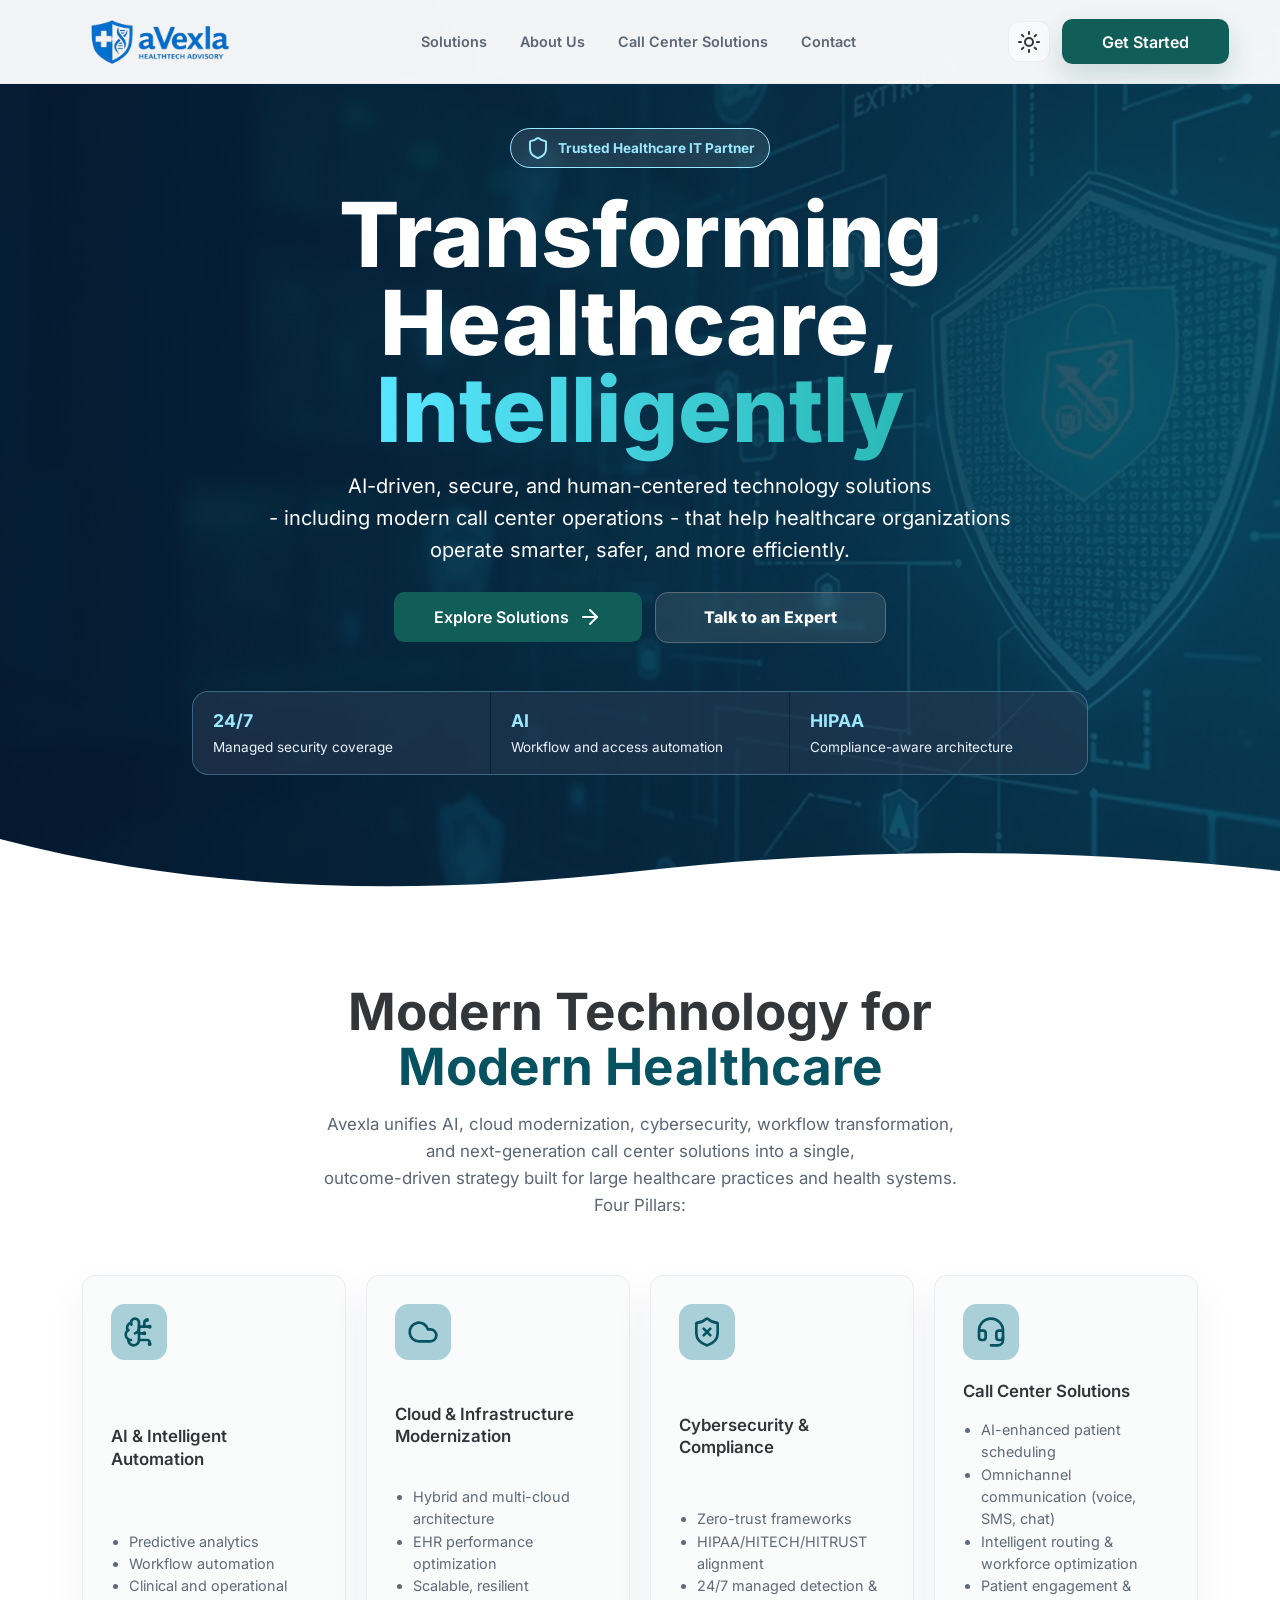
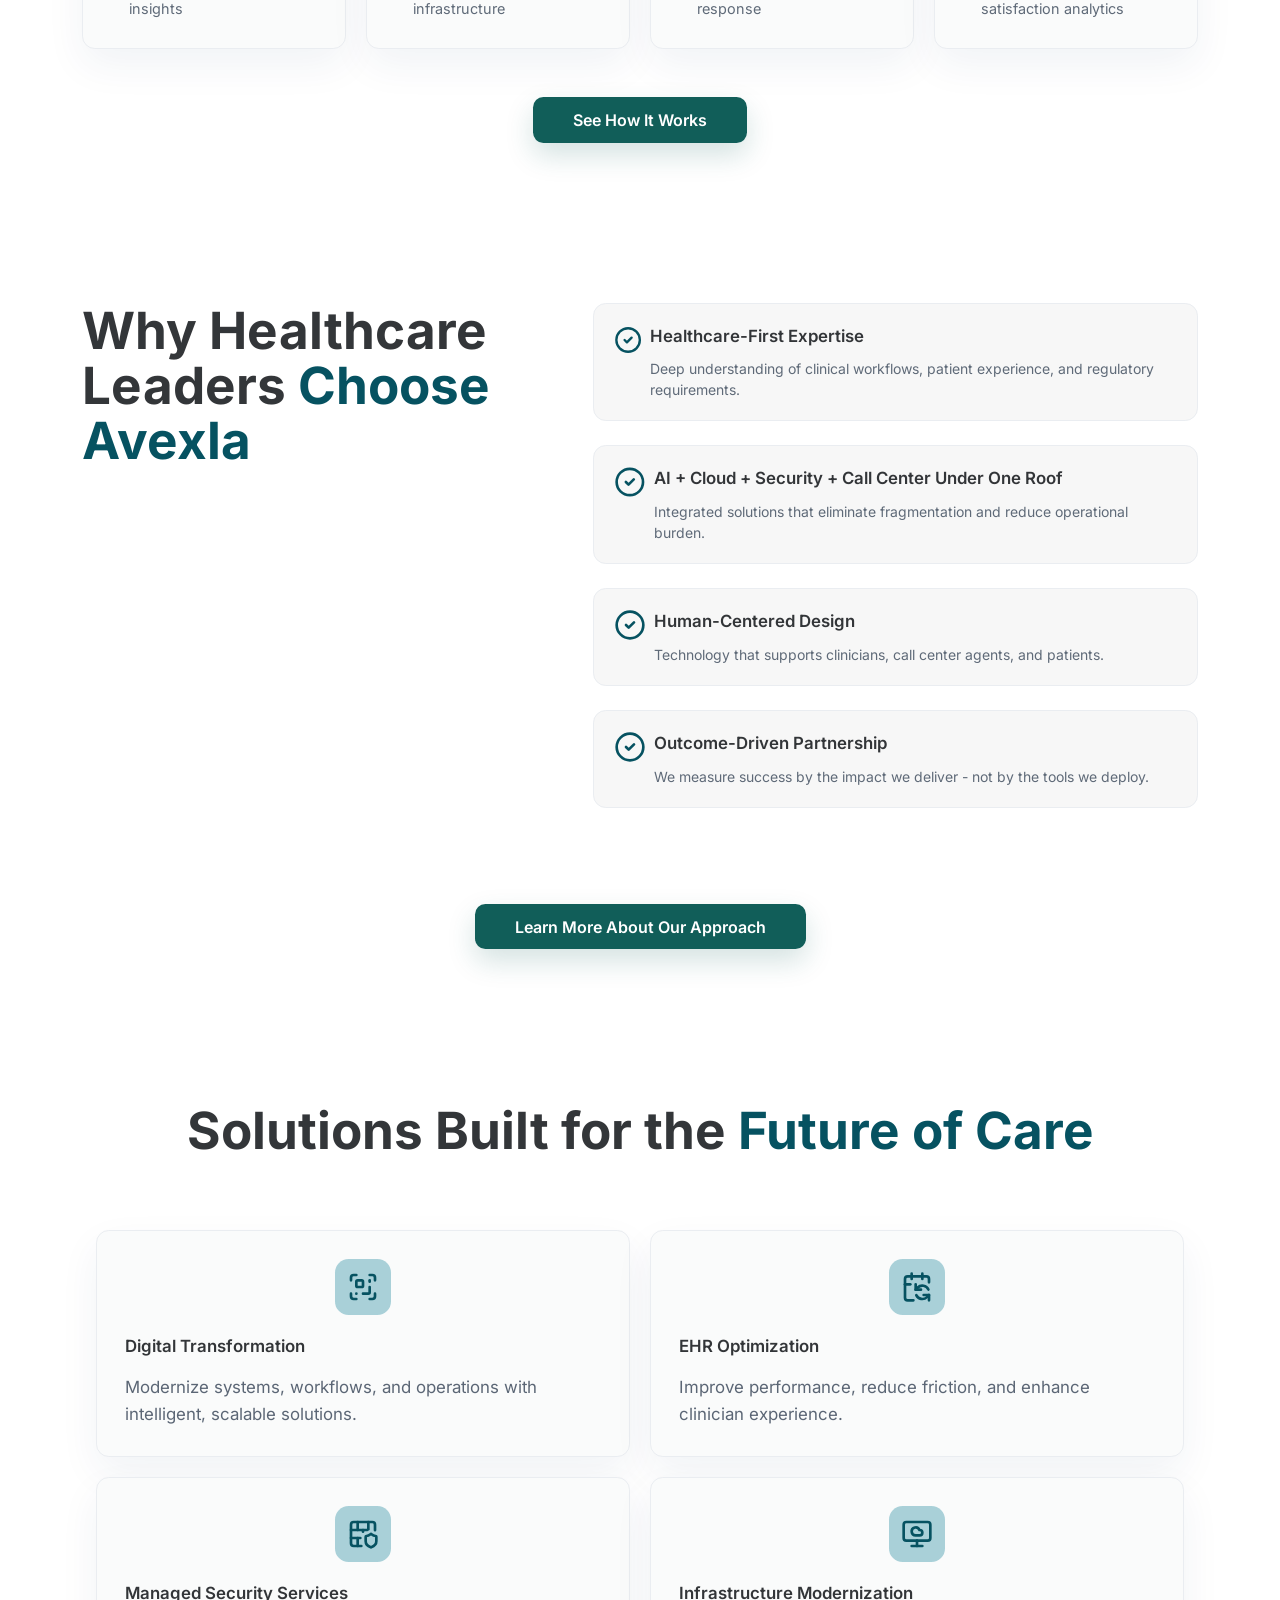
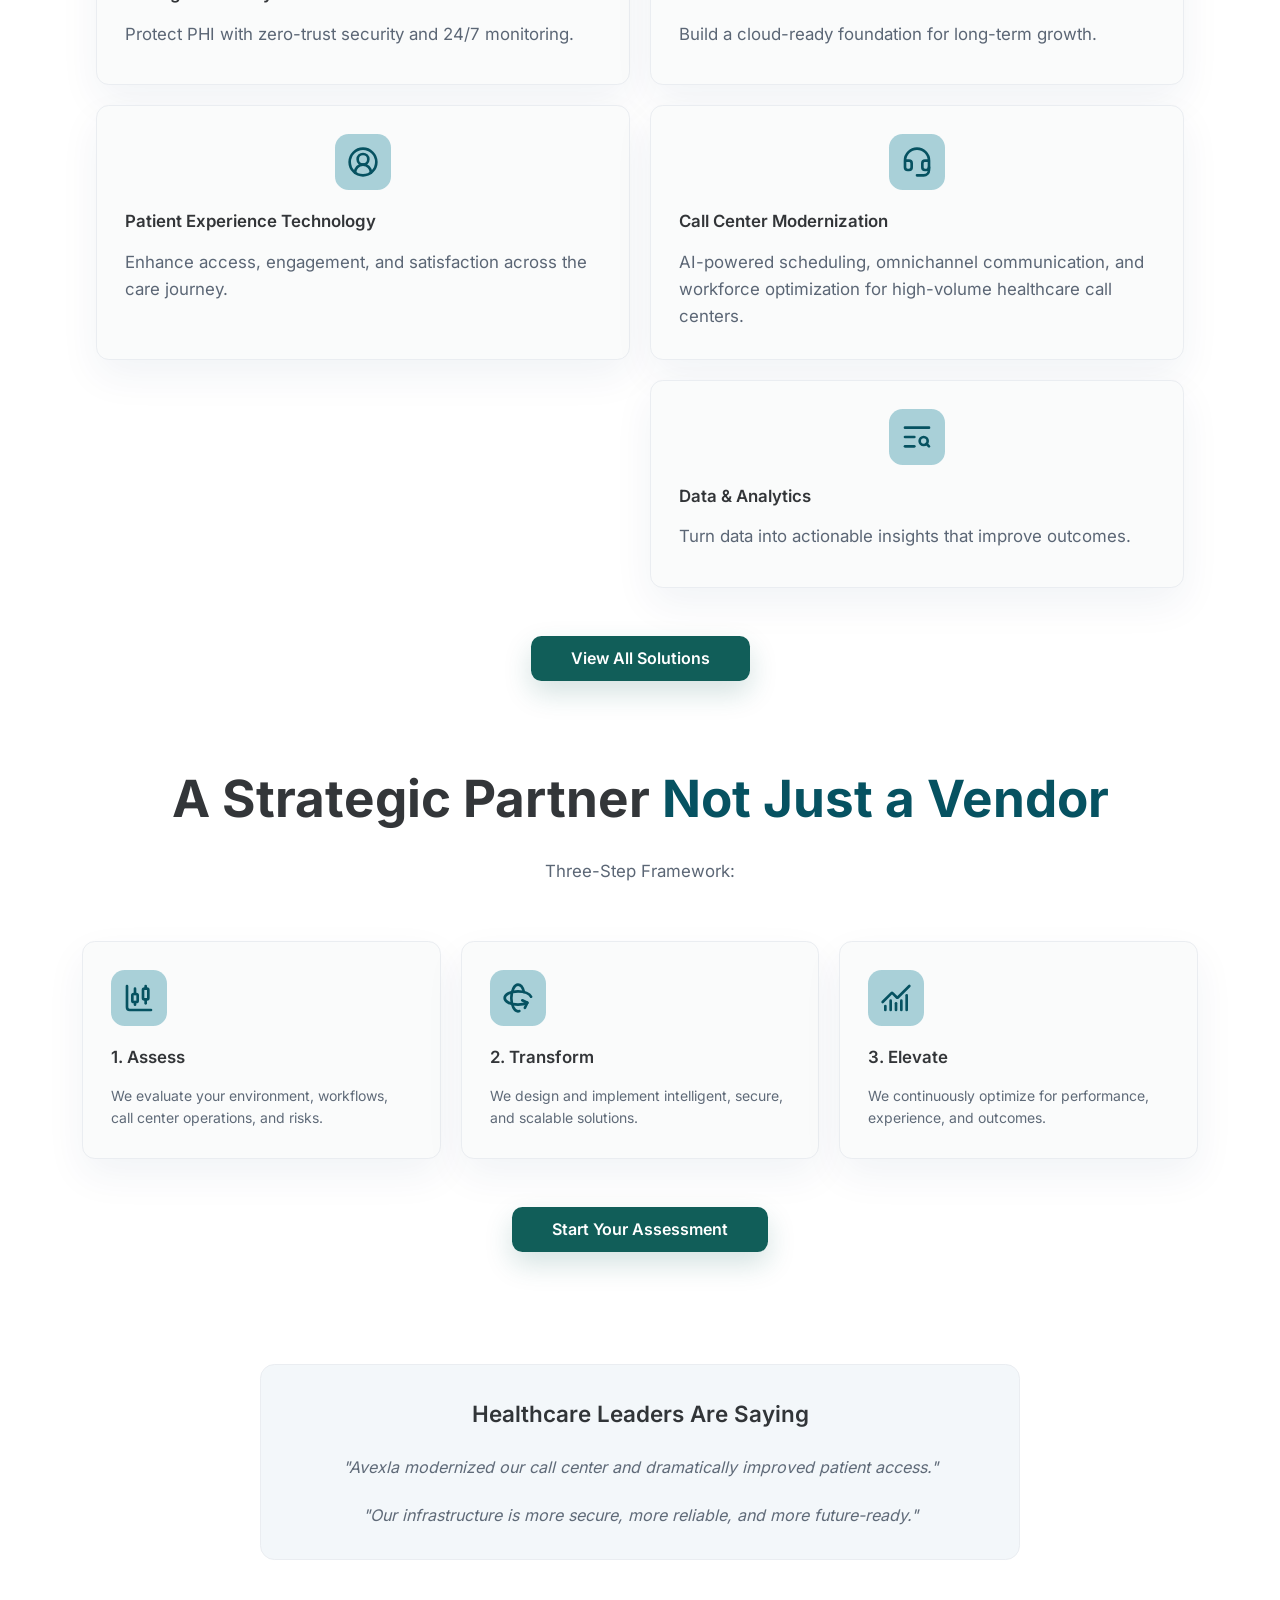
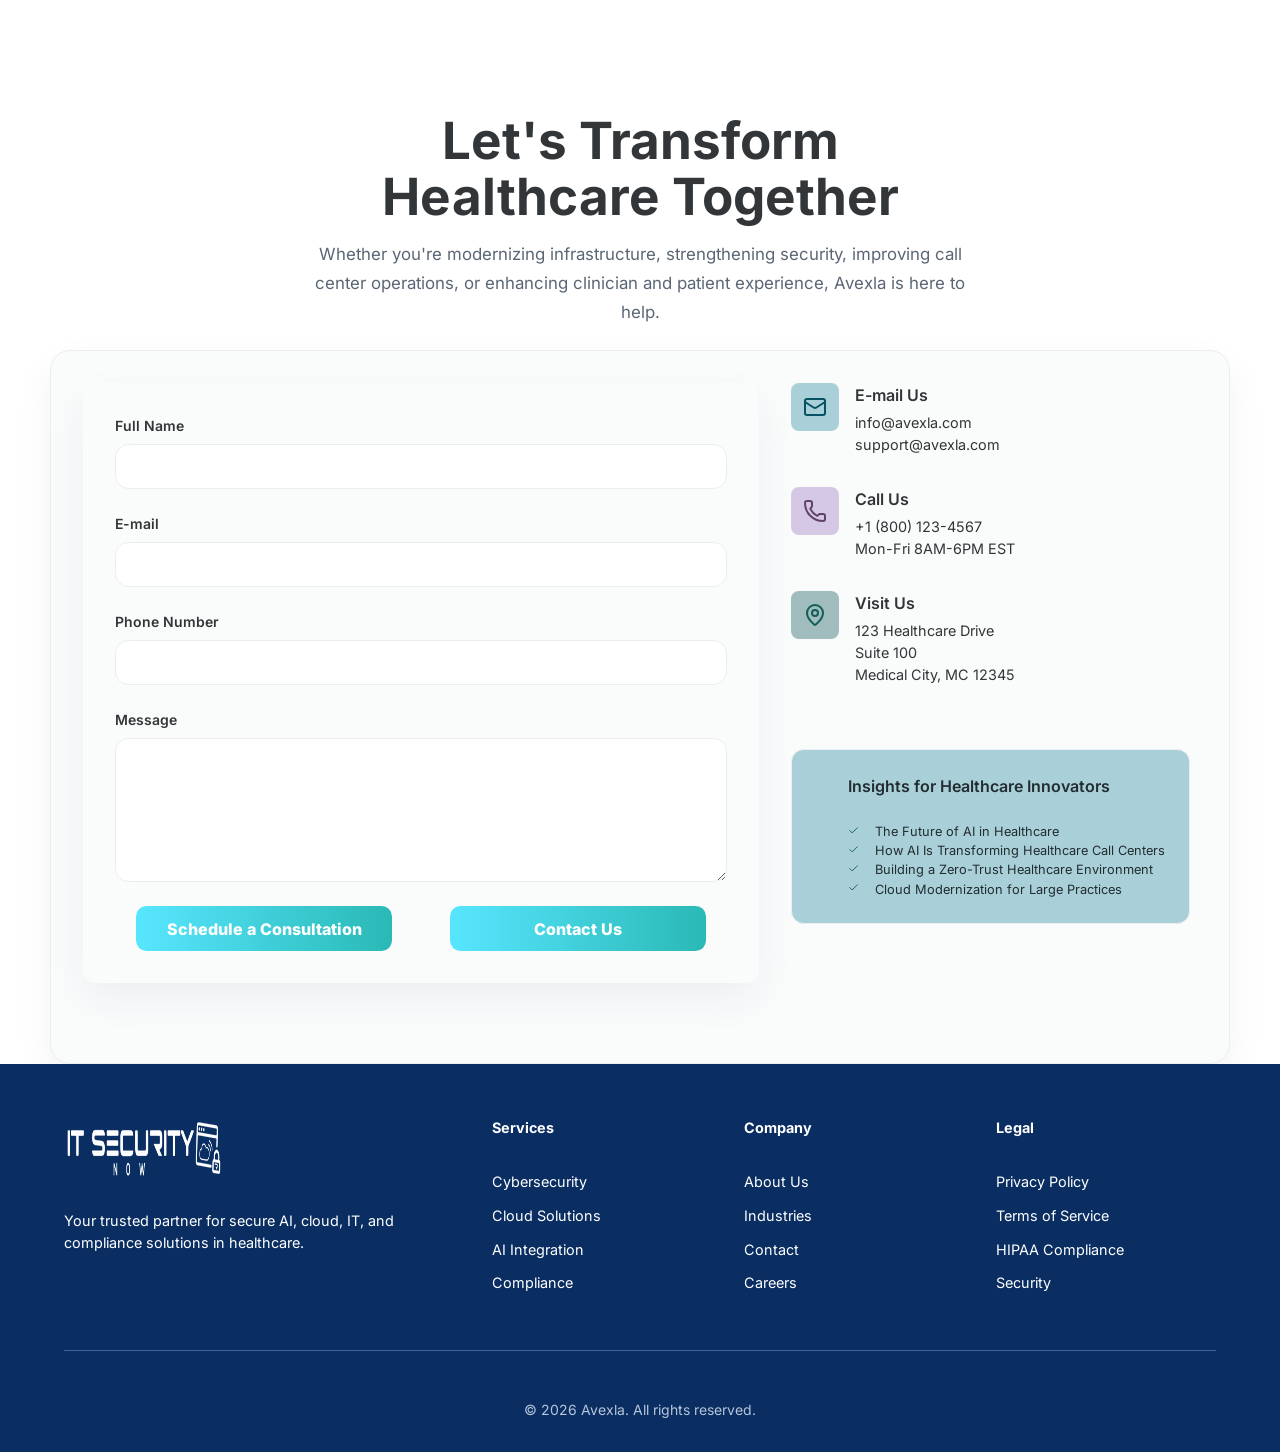
==== commit 3e346149: "Self-host Inter font; drop expensive backdrop-filters - Serve Inter (variable, latin subset) from /a" ====
--- a/index.html
+++ b/index.html
@@ -14,69 +14,9 @@
     <meta property="og:description" content="AI-driven, secure, and human-centered technology solutions for healthcare organizations.">
     <meta property="og:type" content="website">
     <meta property="og:url" content="https://www.avexla.com/">
-    <link rel="preconnect" href="https://fonts.googleapis.com">
-    <link rel="preconnect" href="https://fonts.gstatic.com" crossorigin>
+    <link rel="preload" href="/assets/fonts/inter-latin.woff2" as="font" type="font/woff2" crossorigin>
     <link rel="preload" as="image" href="./assets/hero-bg.webp">
-    <link rel="preload" as="style"
-        href="https://fonts.googleapis.com/css2?family=Inter:wght@400;500;600;700;800&display=swap">
-    <link rel="stylesheet"
-        href="https://fonts.googleapis.com/css2?family=Inter:wght@400;500;600;700;800&display=swap" media="print"
-        onload="this.media='all'">
-    <noscript>
-        <link rel="stylesheet"
-            href="https://fonts.googleapis.com/css2?family=Inter:wght@400;500;600;700;800&display=swap">
-    </noscript>
-    <style>*{margin:0;padding:0;box-sizing:border-box;font-family:'Inter',sans-serif}
-:root{--menu-links:#5b6675;--bg-color:#fff;--header-bg-color:#fffffff2;--credential-bg:#eeeeee1a;--button:#115e59;--button-gradient:linear-gradient(to right,#57e6ff,#2ab9b5);--button-hover:#0D8B5E;--border:#eaedf1;--main-text:#5f6a78;--white-text:#fff;--title-text:#000407cc;--light-blue:#9be8ff;--form-background:#f9fafb;--transparent:transparent}
-[data-theme=dark]{--menu-links:#9aa7b8;--bg-color:#0A1628;--header-bg-color:#0b1220f2;--border:#334155;--main-text:#94a3b8;--title-text:#fff;--form-background:#081325}
-html{scroll-behavior:smooth}
-body{margin:0;font-size:14px;line-height:1.5;background-color:var(--bg-color);color:var(--title-text)}
-img,svg{max-width:100%}
-a{text-decoration:none;color:var(--menu-links)}
-h1{font-size:5rem;font-weight:800}
-h2{font-size:3rem;font-weight:700}
-header{position:fixed;top:0;left:0;width:100%;z-index:1000;display:flex;justify-content:space-between;align-items:center;gap:clamp(.75rem,2vw,1.5rem);min-height:4.75rem;padding:.85rem clamp(1rem,4vw,4.5rem);background-color:var(--header-bg-color);border-bottom:1px solid var(--border);backdrop-filter:blur(1rem)}
-#logo{display:flex;align-items:center;flex:0 1 auto;min-width:0}
-#logo img{display:block;width:clamp(10.5rem,17vw,14.5rem);height:auto;max-height:3.5rem;object-fit:contain}
-nav{min-width:0}
-nav ul{display:flex;align-items:center;gap:.25rem;flex-wrap:wrap}
-nav ul li{list-style:none;font-size:.9rem;padding:0}
-nav ul li a{display:inline-flex;align-items:center;min-height:2.5rem;padding:0 .9rem;border-radius:.6rem;font-weight:600}
-#nav-buttons{display:flex;align-items:center;gap:.75rem;flex:0 0 auto}
-.theme-toggle,.menu-toggle{width:2.6rem;height:2.6rem;display:inline-flex;align-items:center;justify-content:center;border:1px solid var(--border);border-radius:.7rem;background-color:var(--form-background)}
-.menu-toggle{display:none;font-size:2rem;color:var(--title-text)}
-.icon-moon{display:none}
-[data-theme=dark] .icon-sun{display:none}
-[data-theme=dark] .icon-moon{display:block}
-.primary-button{display:inline-flex;align-items:center;justify-content:center;width:fit-content;min-height:2.75rem;padding:.8rem 1.1rem;border:0;border-radius:.65rem;font-size:1rem;font-weight:600;background-color:var(--button);color:var(--white-text)}
-.mobile-nav{position:fixed;top:0;right:-100%;width:min(22rem,88vw);height:100vh;z-index:2000;display:flex;flex-direction:column;padding:1.5rem;background-color:var(--bg-color);transition:.4s ease}
-.mobile-nav.active{right:0}
-#banner{position:relative;min-height:92vh;display:flex;flex-direction:column;justify-content:center;align-items:center;text-align:center;overflow:hidden;padding:8rem clamp(1.25rem,6vw,6rem) 7.5rem;background-color:#071a30;background-image:image-set(url("./assets/hero-bg.webp") type("image/webp"),url("./assets/hero-bg.jpg") type("image/jpeg"));background-size:cover;background-position:center}
-#banner::after{content:'';position:absolute;inset:0;z-index:1;background:linear-gradient(90deg,rgba(5,25,49,.92),rgba(8,61,85,.76)),linear-gradient(180deg,rgba(4,12,24,.3),rgba(4,12,24,.06))}
-.banner-content{position:relative;z-index:3;margin-top:2rem}
-.credential{position:relative;z-index:3;margin:0 auto;display:flex;align-items:center;gap:.5rem;padding:.45rem .9rem;border:.01rem solid var(--light-blue);border-radius:1.5rem;background-color:var(--credential-bg);backdrop-filter:blur(.2rem);color:var(--light-blue);font-size:.85rem;font-weight:700}
-#main-title{max-width:58rem;margin-top:1.4rem;color:var(--white-text);font-weight:800;font-size:clamp(2.75rem,7vw,5.85rem);line-height:.98}
-#main-title span{background:var(--button-gradient);-webkit-background-clip:text;background-clip:text;color:var(--transparent)}
-#banner-content-text{max-width:50rem;margin:1rem auto 0;color:var(--white-text);font-weight:400;line-height:1.6;font-size:clamp(1rem,2vw,1.25rem)}
-.banner-buttons{position:relative;z-index:3;display:flex;flex-wrap:wrap;justify-content:center;gap:.85rem;margin:1.6rem 0 2rem}
-#schedule-button{display:flex;align-items:center;justify-content:center;gap:.55rem;min-height:2.75rem;padding:.8rem 2.5rem;border:0;border-radius:.65rem;font-size:1rem;font-weight:600;background-color:var(--button);color:var(--white-text)}
-.secondary-button{padding:.9rem 3rem;border:.01rem solid var(--main-text);border-radius:.8rem;background-color:var(--credential-bg);backdrop-filter:blur(.2rem);color:var(--white-text);font-size:1rem;font-weight:800}
-.hero-metrics{position:relative;z-index:3;width:min(56rem,100%);display:grid;grid-template-columns:repeat(3,1fr);gap:1px;margin-top:1rem;overflow:hidden;border:1px solid rgba(155,232,255,.35);border-radius:1rem;background:rgba(255,255,255,.12);color:var(--white-text);backdrop-filter:blur(14px)}
-.hero-metrics div{padding:1rem 1.25rem;background:rgba(255,255,255,.07);text-align:left}
-.hero-metrics strong,.hero-metrics span{display:block}
-.hero-metrics strong{color:var(--light-blue);font-size:1.1rem}
-.hero-metrics span{margin-top:.2rem;font-size:.85rem;color:#eaf1f8}
-.banner-wave{position:absolute;bottom:0;left:0;width:100%;height:120px;z-index:2}
-main{overflow:hidden;margin:0}
-.text-container,.form-title,#focus,.solutions-tab-title,.callcenter-tab-title,.our-story{width:min(72rem,calc(100% - 2rem));margin:0 auto;padding:clamp(4rem,7vw,6rem) 0 1.5rem;text-align:center}
-.text-container h2,#focus h2,.form-title h2,.form-title h1,.our-story h1,.solutions-tab-title h2,.callcenter-tab-title h2,.about-us-tab h2{font-size:clamp(2rem,4vw,3.4rem);line-height:1.1;color:var(--title-text)}
-.text-container p,#focus p,.form-title p{max-width:50rem;margin:1rem auto 0;color:var(--menu-links)}
-.contact-page main{padding-top:5.8rem}
-.about-us-tab{margin-top:5rem}
-@media (max-width:1024px){nav{display:none}.menu-toggle{display:inline-flex}#nav-buttons>.primary-button{display:none}header{padding:.75rem 1.25rem}}
-@media (max-width:640px){#banner{min-height:auto;padding:5rem 1rem 4.5rem}.credential{margin:3.25rem auto 0}#main-title{font-size:clamp(2.25rem,12vw,3.15rem)}.banner-buttons{width:100%;flex-direction:column;align-items:stretch}.hero-metrics{grid-template-columns:1fr}.hero-metrics div{text-align:center}#logo img{width:clamp(8.75rem,46vw,11.25rem);max-height:3rem}.theme-toggle,.menu-toggle{width:2.45rem;height:2.45rem}#nav-buttons{gap:.45rem}#schedule-button,.banner-buttons>.secondary-button{width:min(100%,22rem);justify-content:center}}</style>
-    <link rel="stylesheet" href="style.css" media="print" onload="this.media='all'">
-    <noscript><link rel="stylesheet" href="style.css"></noscript>
+    <link rel="stylesheet" href="style.css">
 </head>
 
 <body data-theme="light">
--- a/style.css
+++ b/style.css
@@ -1,3 +1,13 @@
+@font-face {
+    font-family: 'Inter';
+    font-style: normal;
+    font-weight: 100 900;
+    font-display: swap;
+    src: url('./assets/fonts/inter-latin.woff2') format('woff2');
+    unicode-range: U+0000-00FF, U+0131, U+0152-0153, U+02BB-02BC, U+02C6, U+02DA, U+02DC,
+        U+0304, U+0308, U+0329, U+2000-206F, U+20AC, U+2122, U+2191, U+2193, U+2212, U+2215, U+FEFF, U+FFFD;
+}
+
 * {
     margin: 0;
     padding: 0;
@@ -134,8 +144,6 @@
     top: 0;
     left: 0;
     width: 100%;
-
-    backdrop-filter: blur(1rem);
 }
 
 .menu-toggle {
@@ -2651,9 +2659,8 @@
     overflow: hidden;
     border: 1px solid rgba(155, 232, 255, .35);
     border-radius: 1rem;
-    background: rgba(255, 255, 255, .12);
+    background: rgba(10, 32, 60, .55);
     color: var(--white-text);
-    backdrop-filter: blur(14px);
 }
 
 .hero-metrics div {
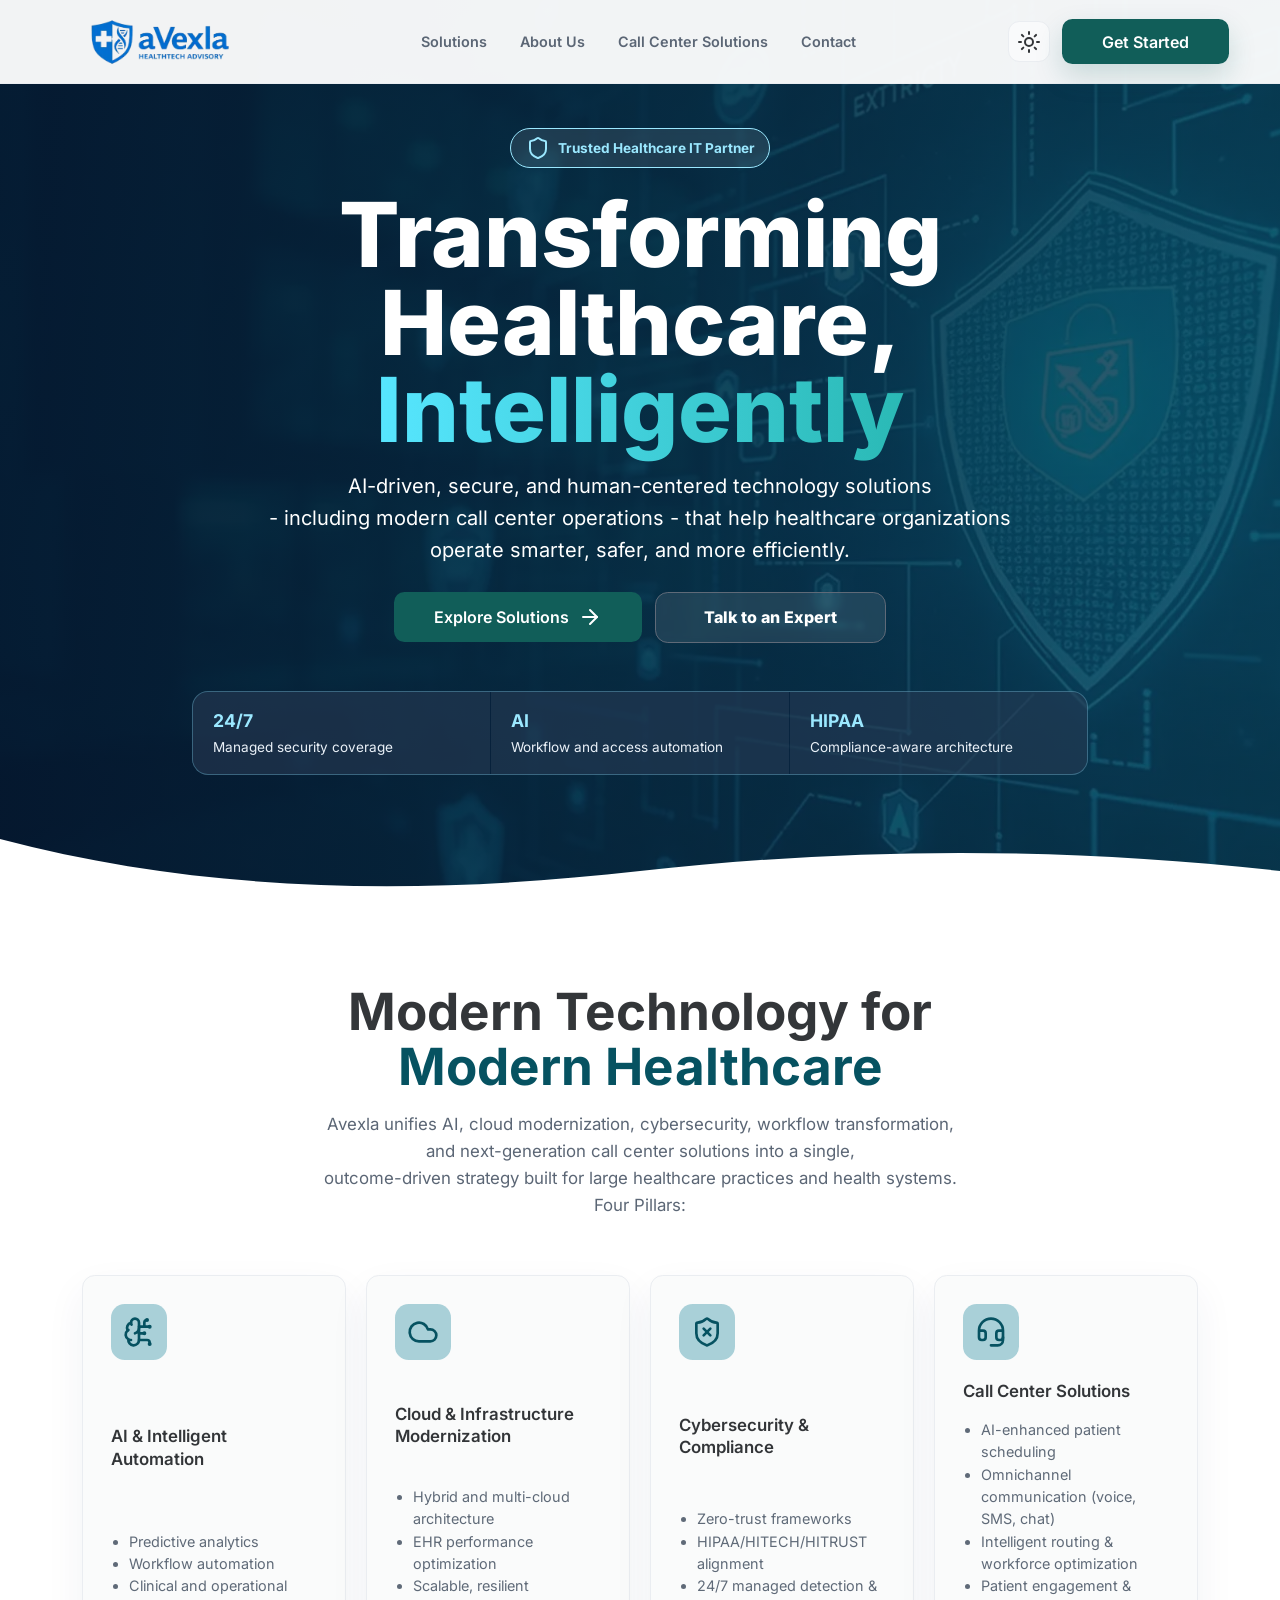
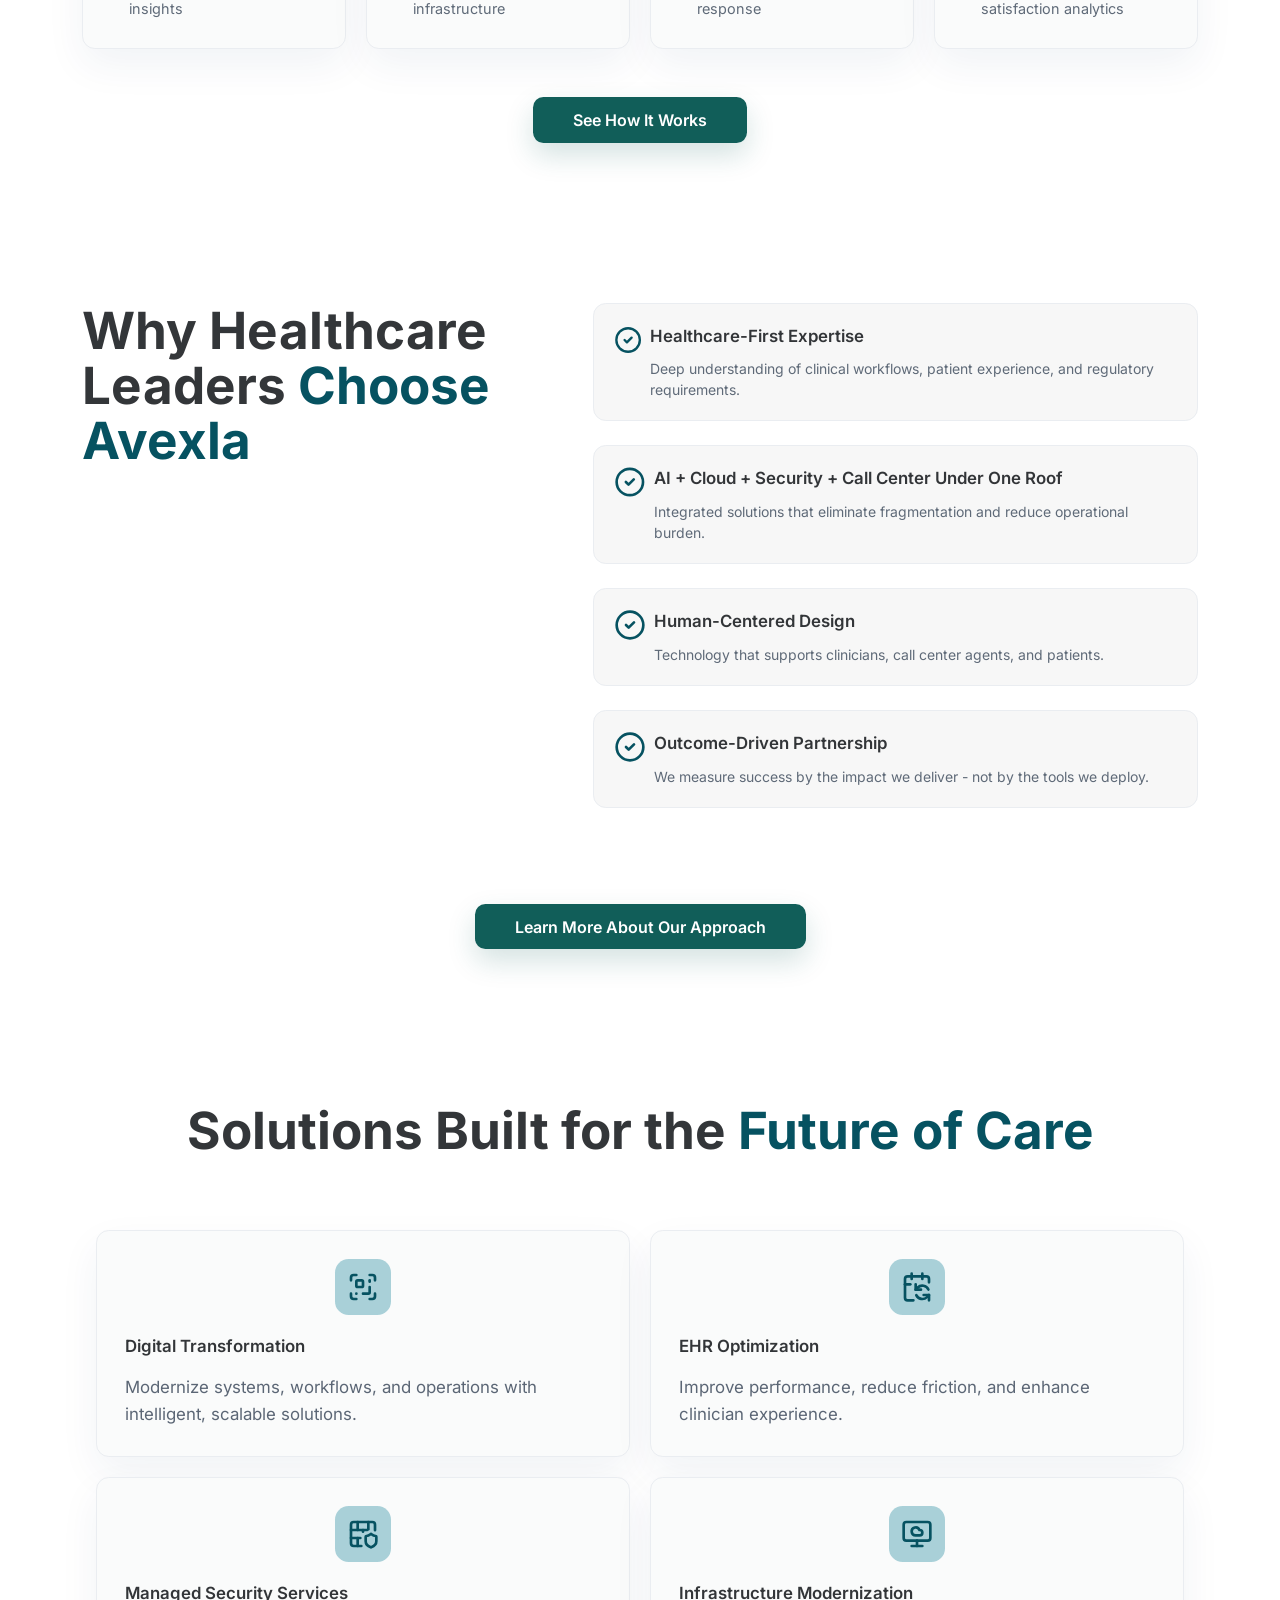
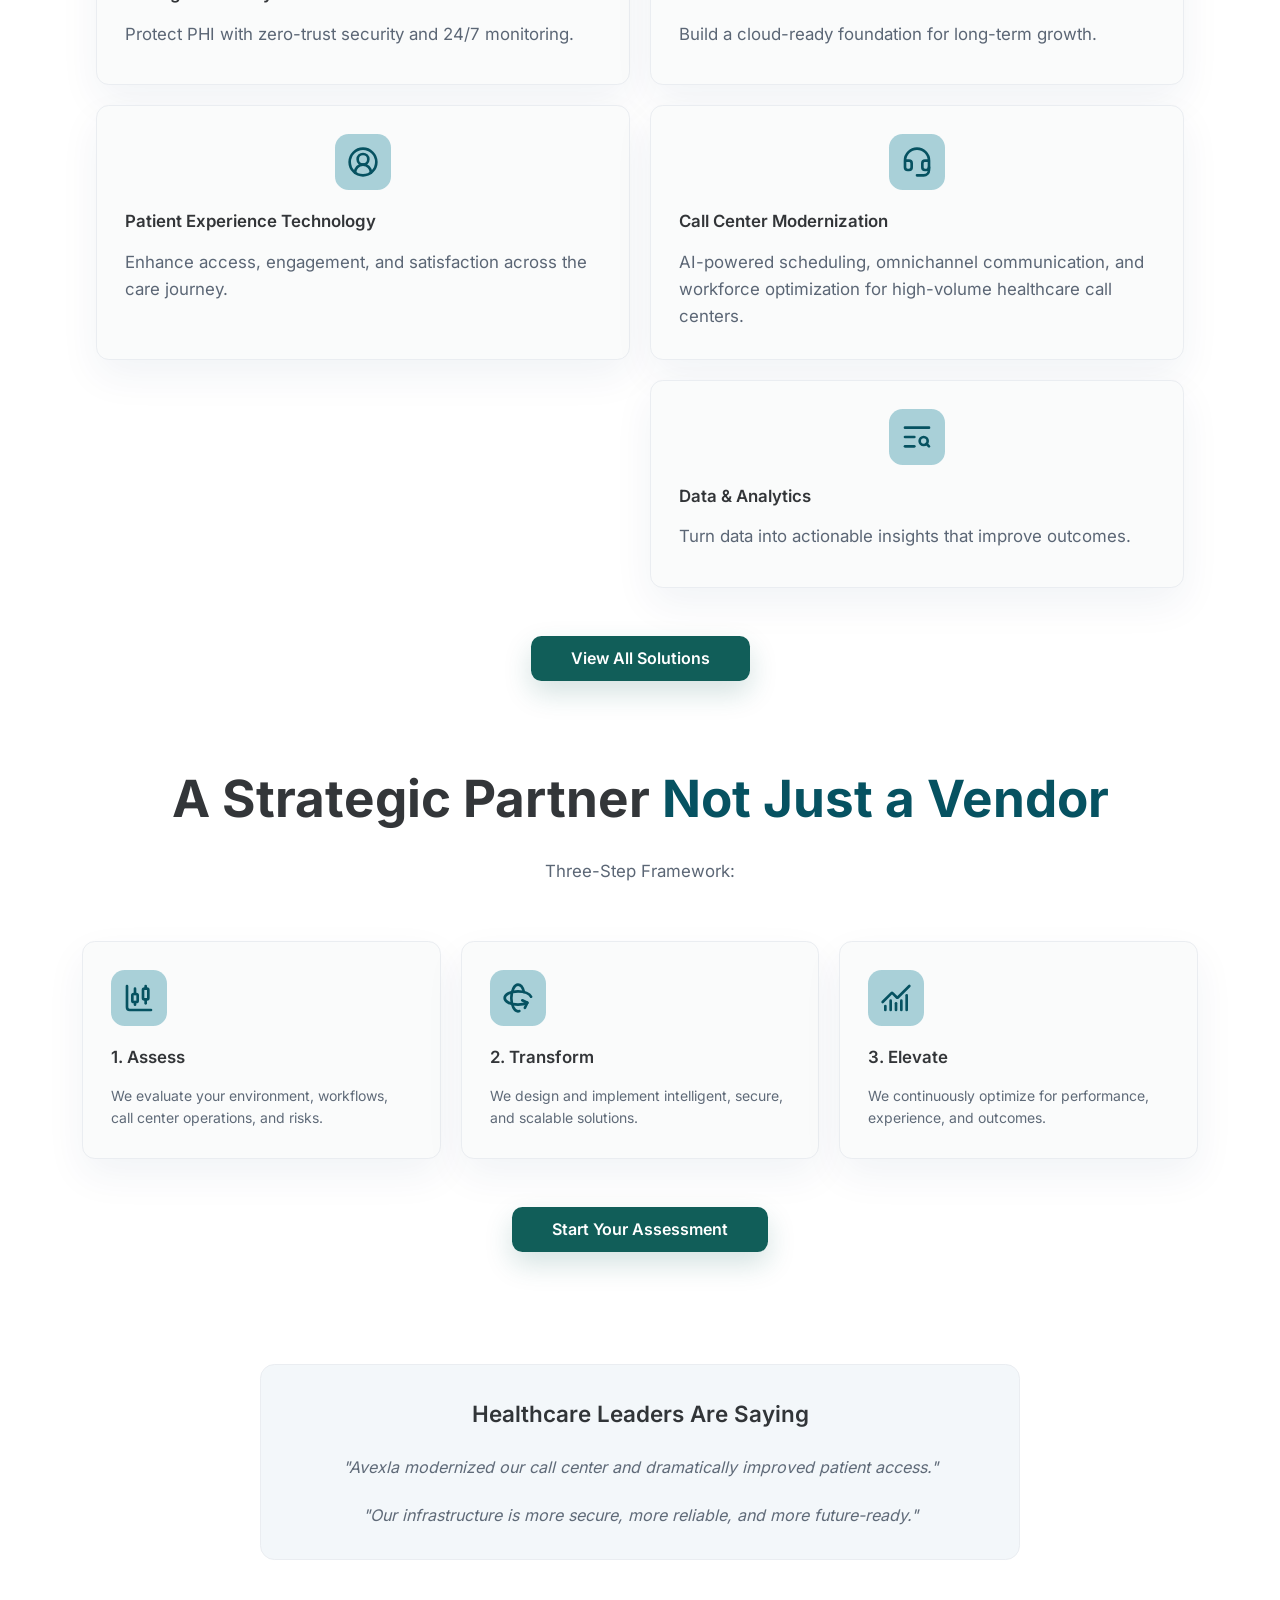
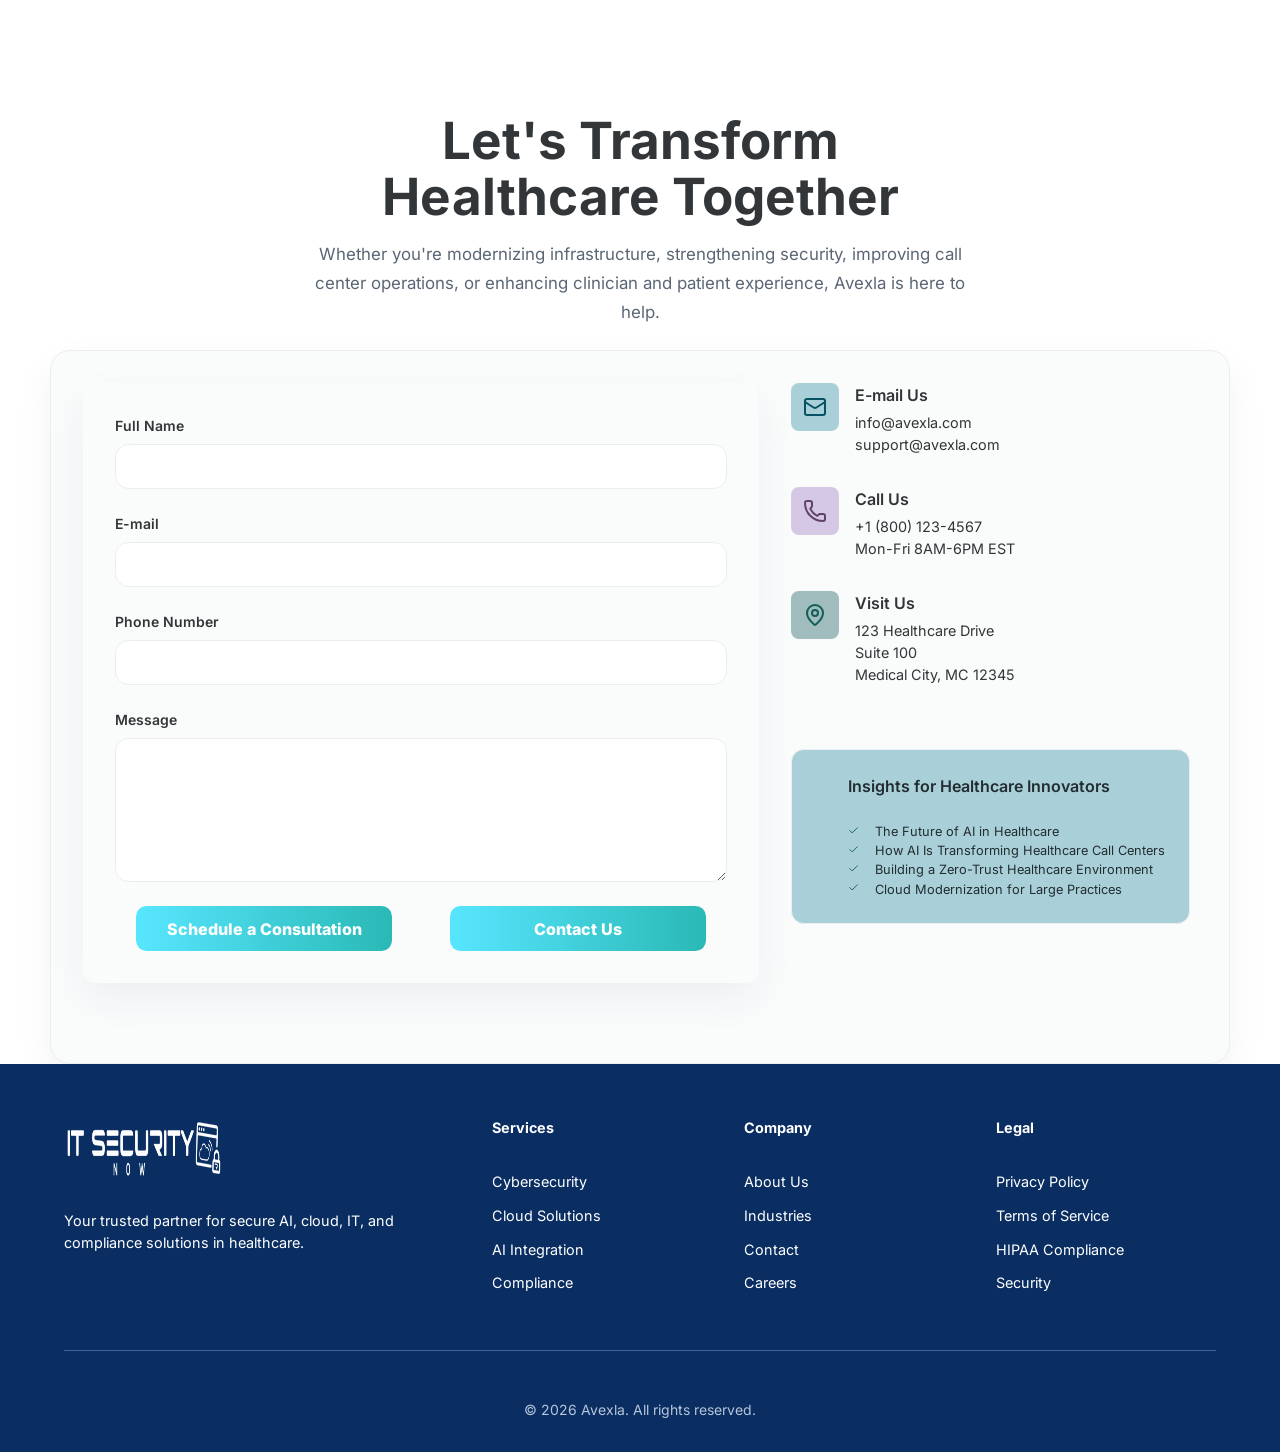
==== commit baa63b31: "Revert "Inline critical CSS + async full stylesheet (with self-hosted font)" This reverts commit 8a6" ====
(no text change in the page or its own stylesheets)
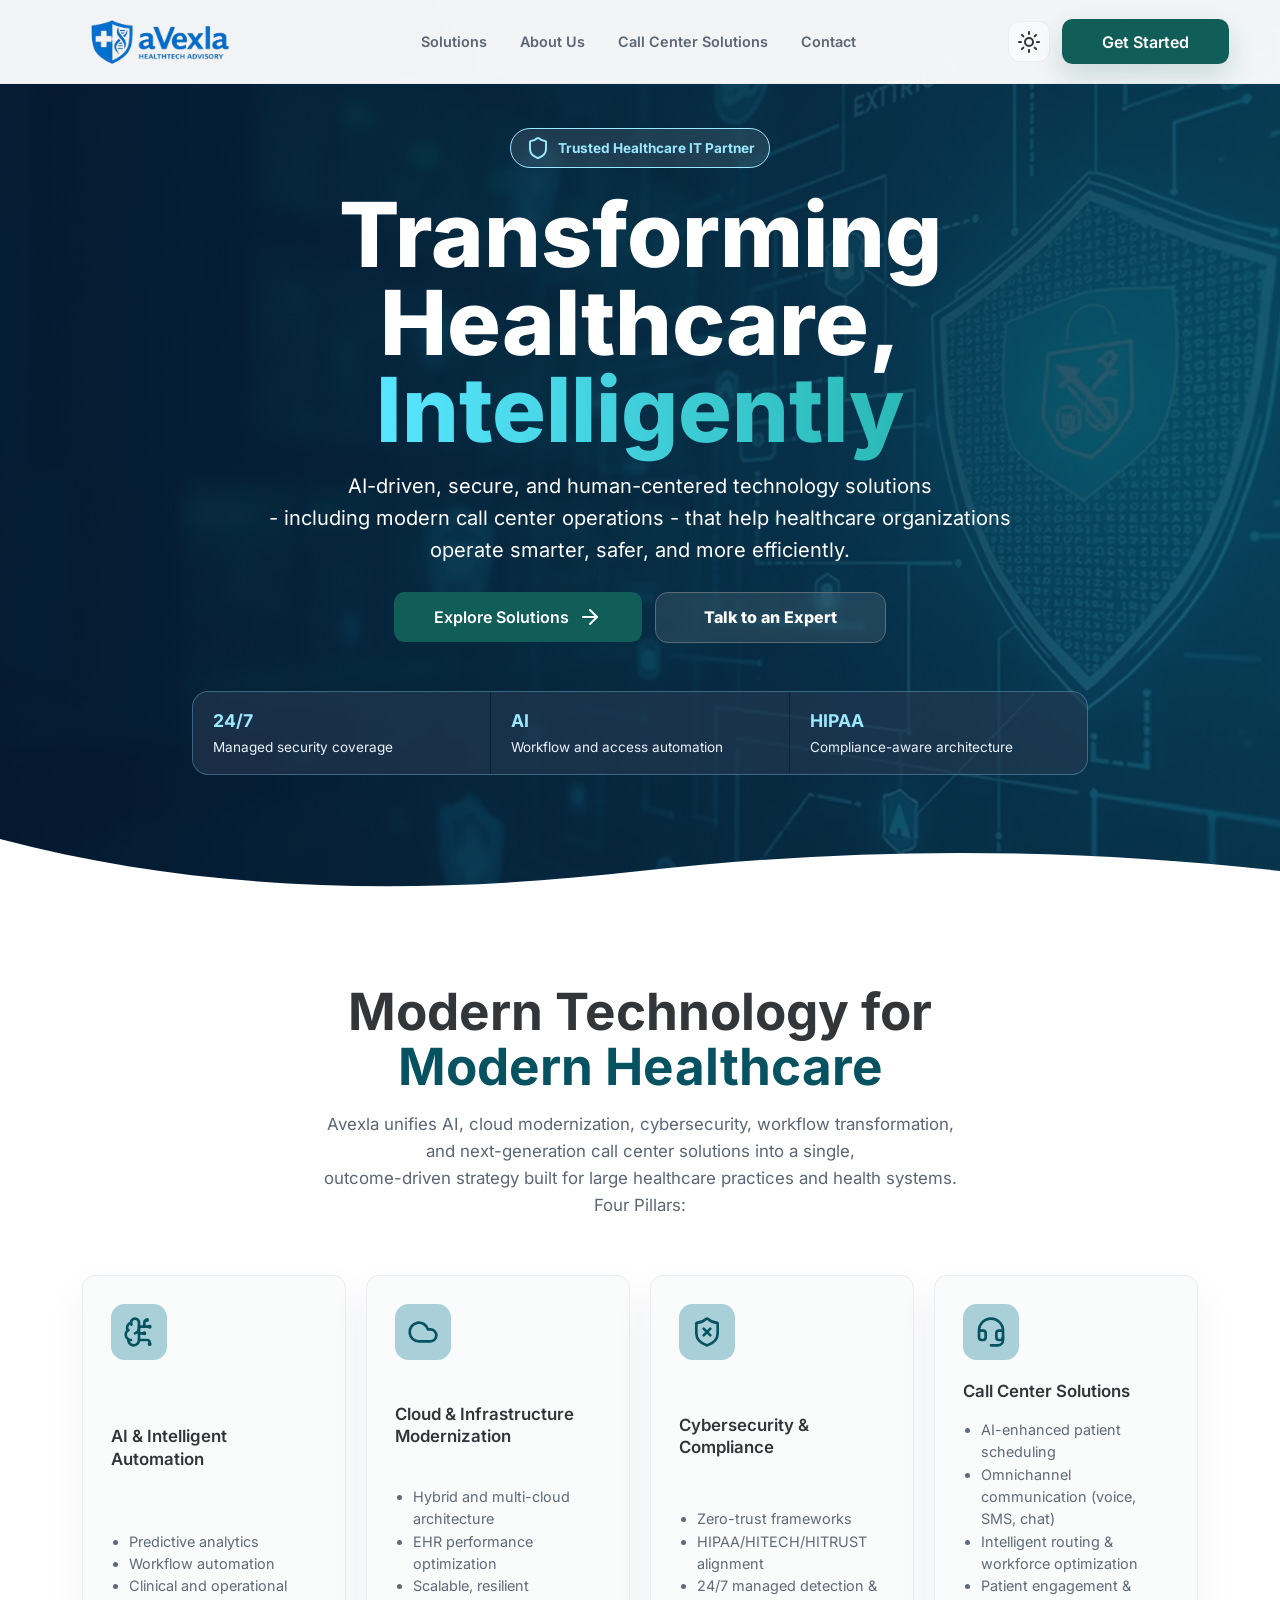
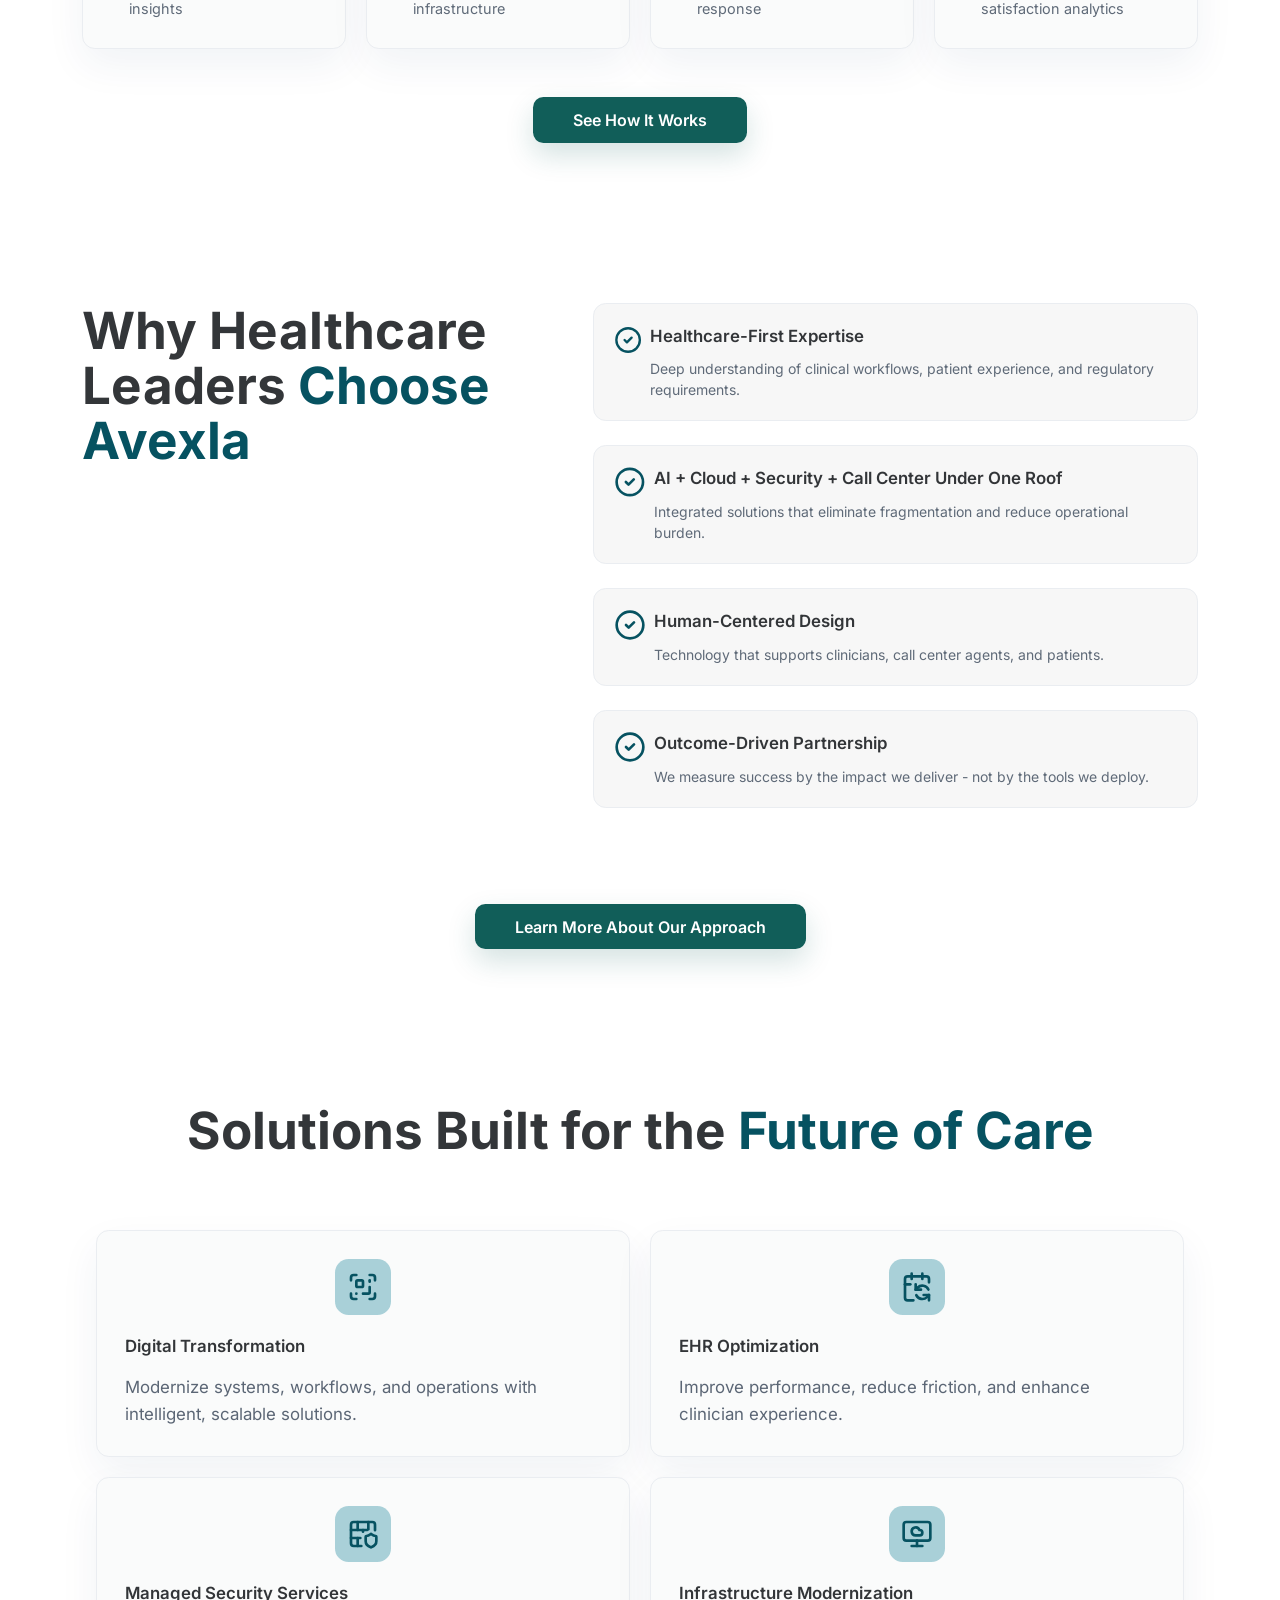
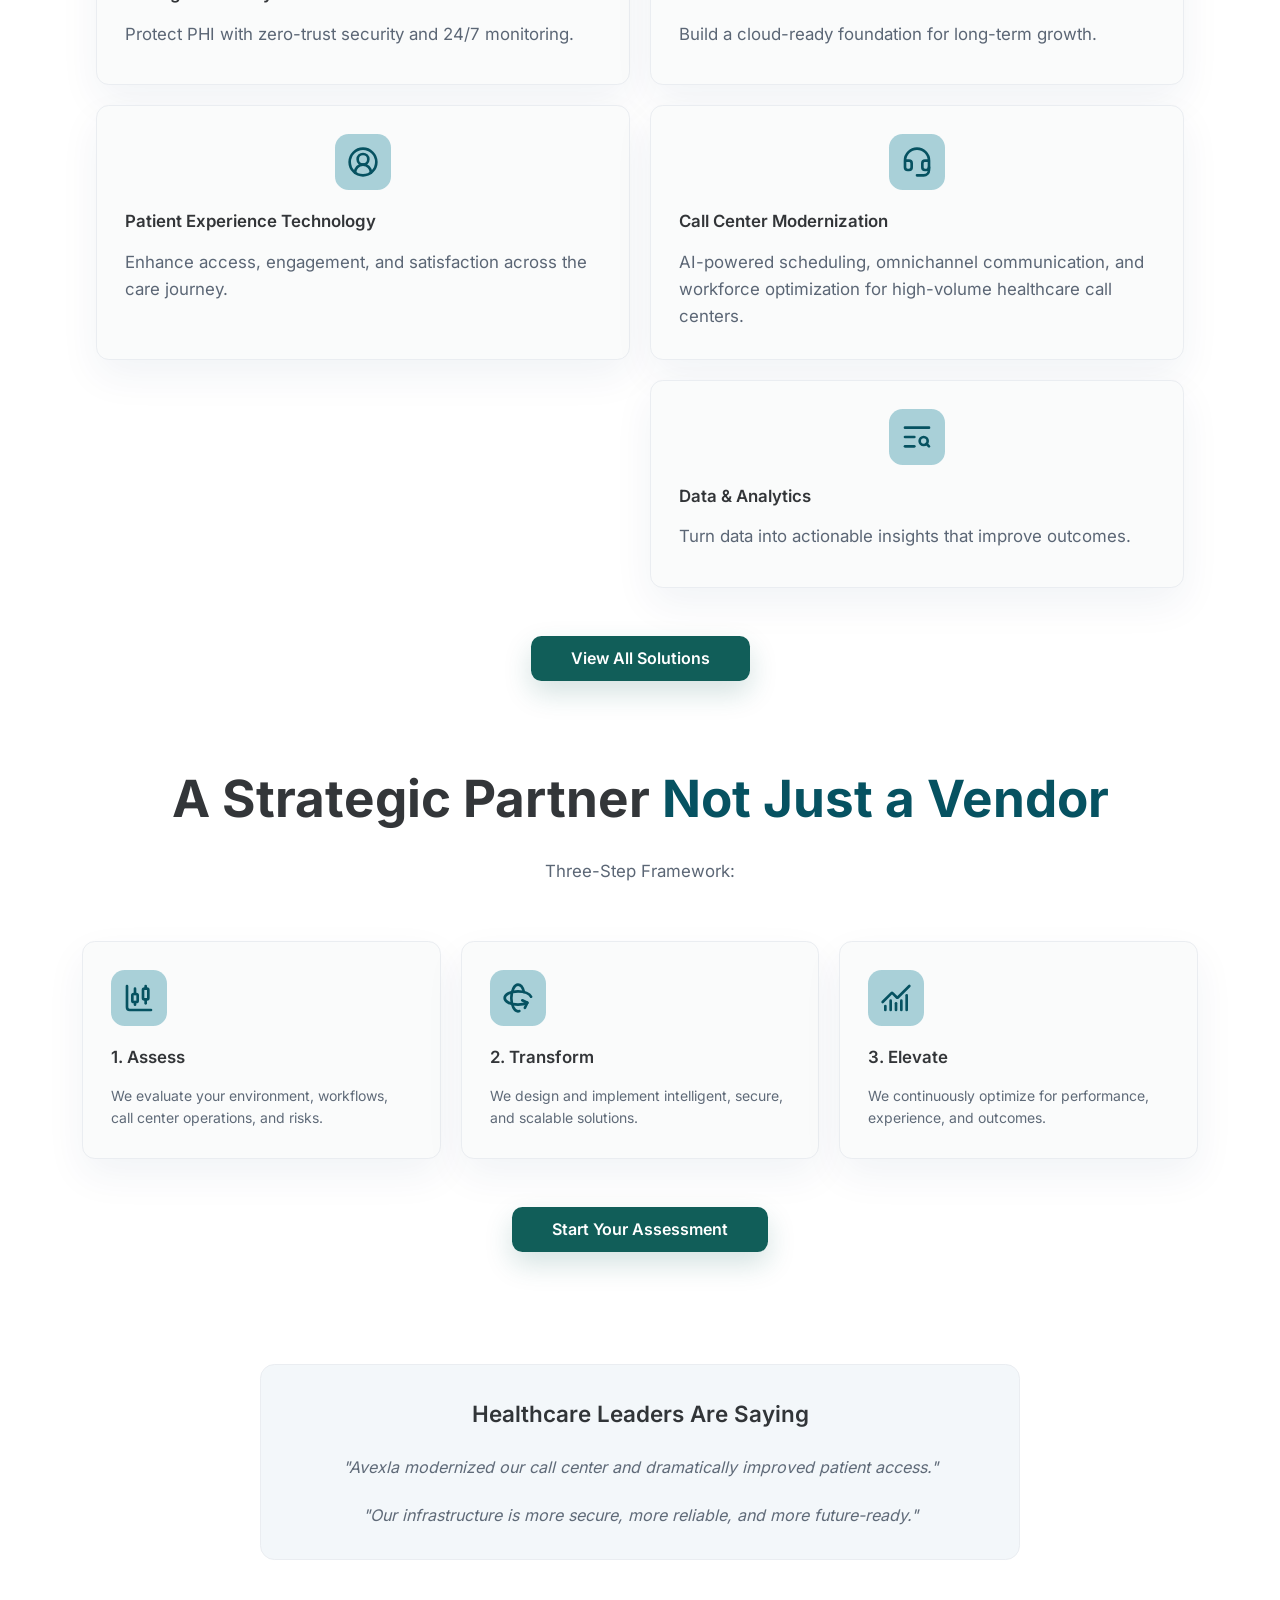
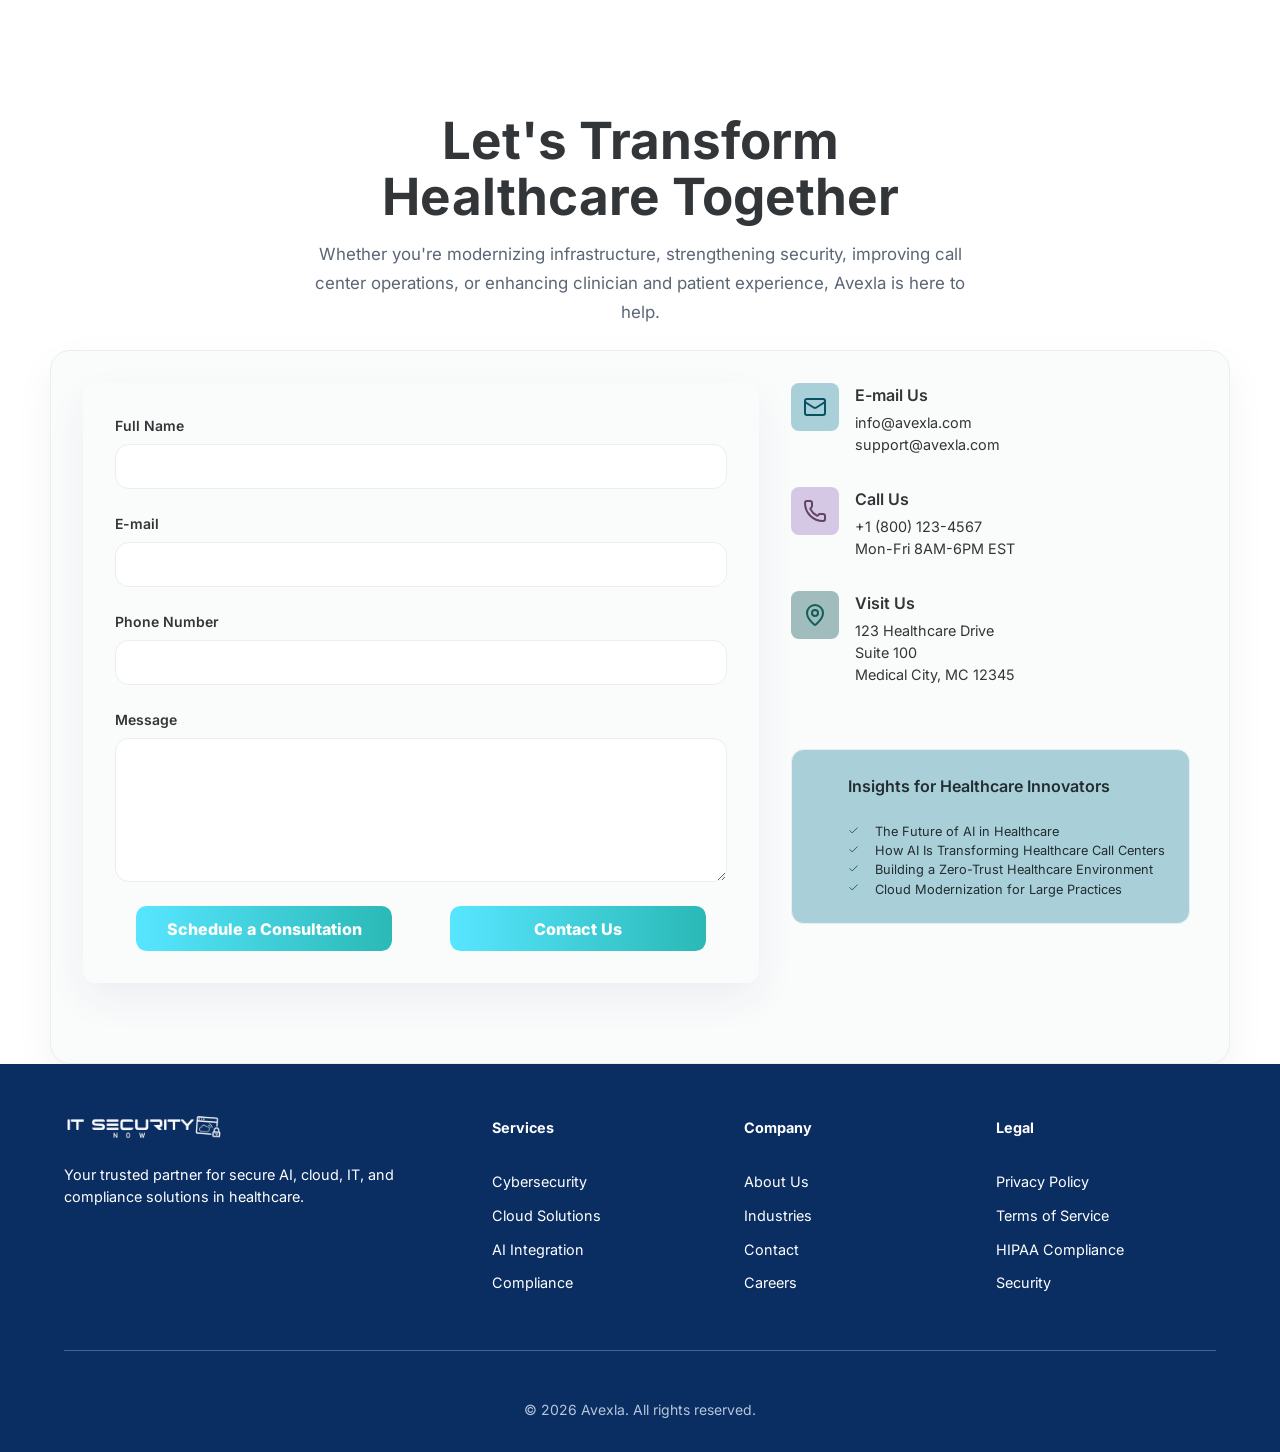
==== commit 6ab16184: "Fix footer logo aspect ratio (explicit CSS ratio, drop lazy) Co-Authored-By: Claude Sonnet 5 <norepl" ====
--- a/index.html
+++ b/index.html
@@ -588,7 +588,7 @@
         <div class="links">
             <div class="logo-area">
                 <img class="white-logo" src="./assets/itsn-logo-white.webp" width="400" height="76"
-                    alt="Avexla" loading="lazy" decoding="async">
+                    alt="Avexla" decoding="async">
                 <p>Your trusted partner for secure AI, cloud, IT, and compliance solutions in healthcare.</p>
             </div>
             <ul class="links-list">
--- a/style.css
+++ b/style.css
@@ -1025,6 +1025,8 @@
 
 .white-logo {
     width: 10rem;
+    height: auto;
+    aspect-ratio: 400 / 76;
     margin-bottom: 1rem;
 }
 
